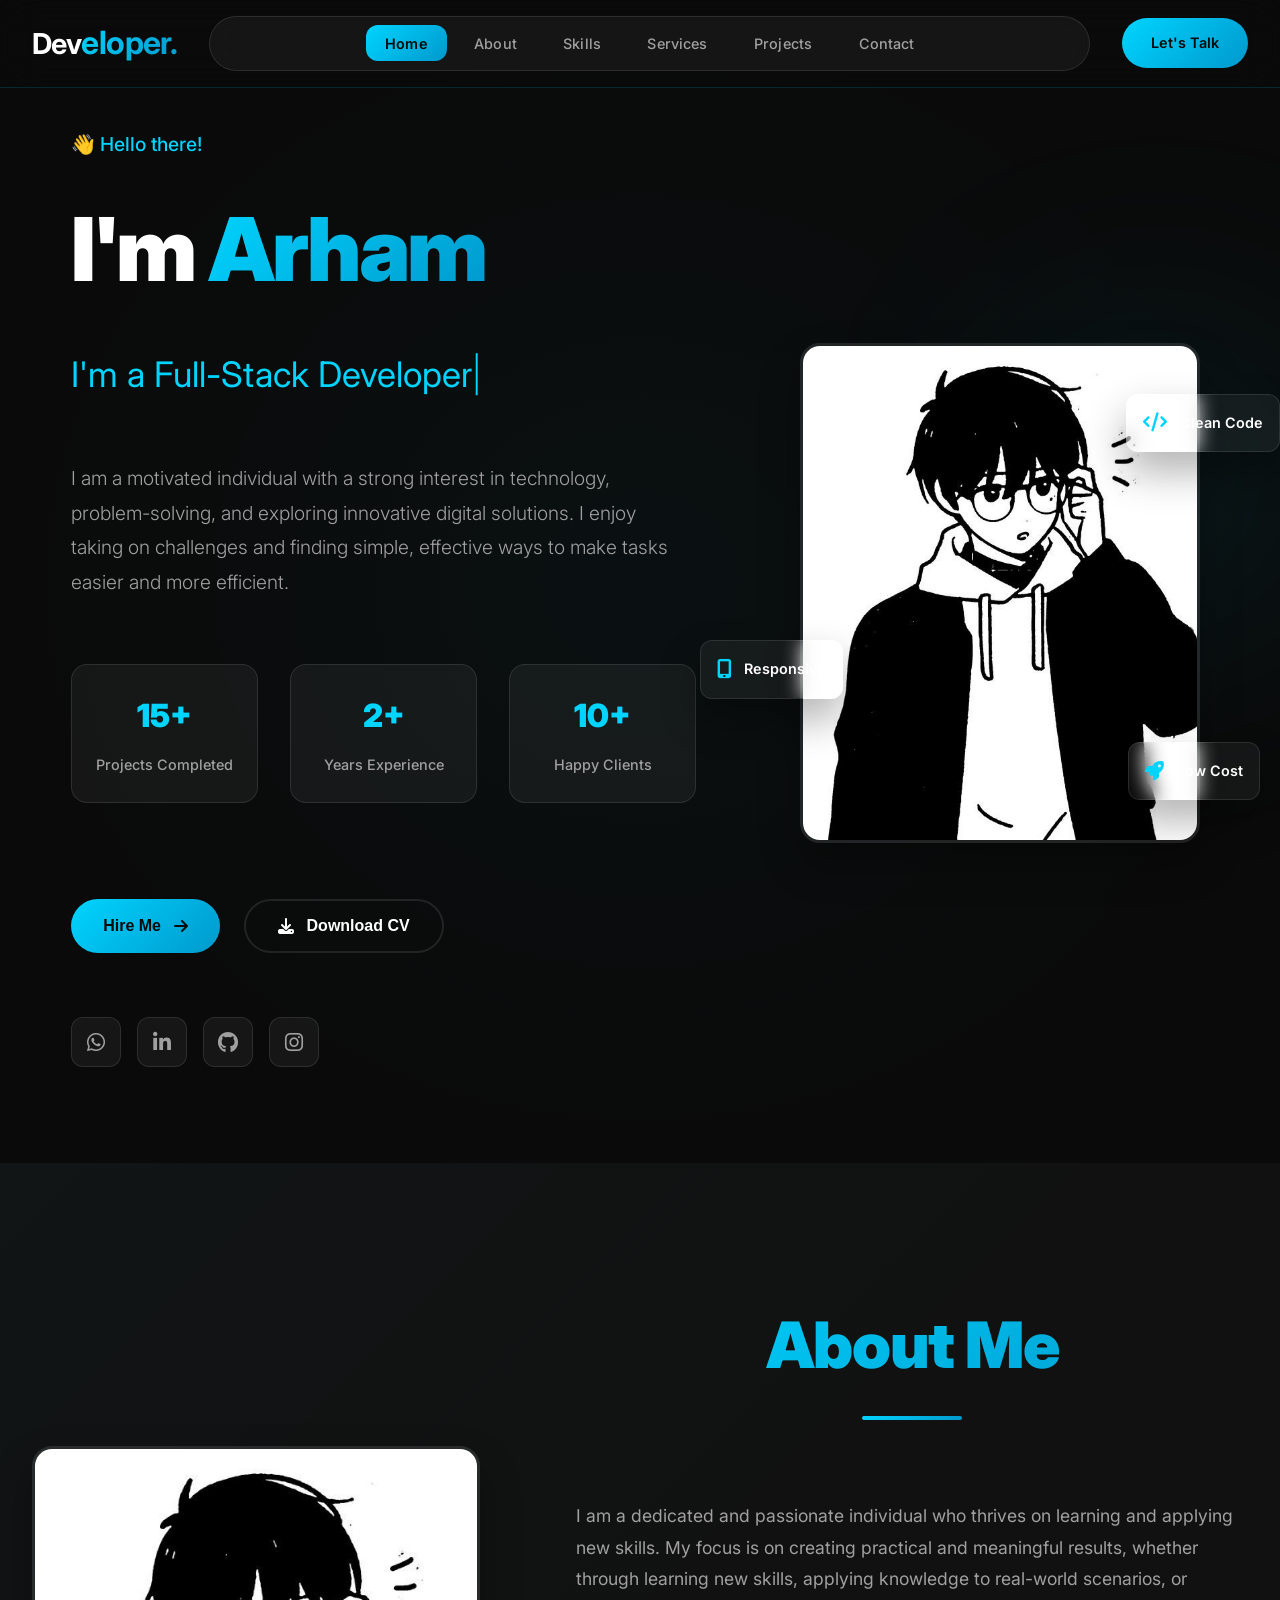
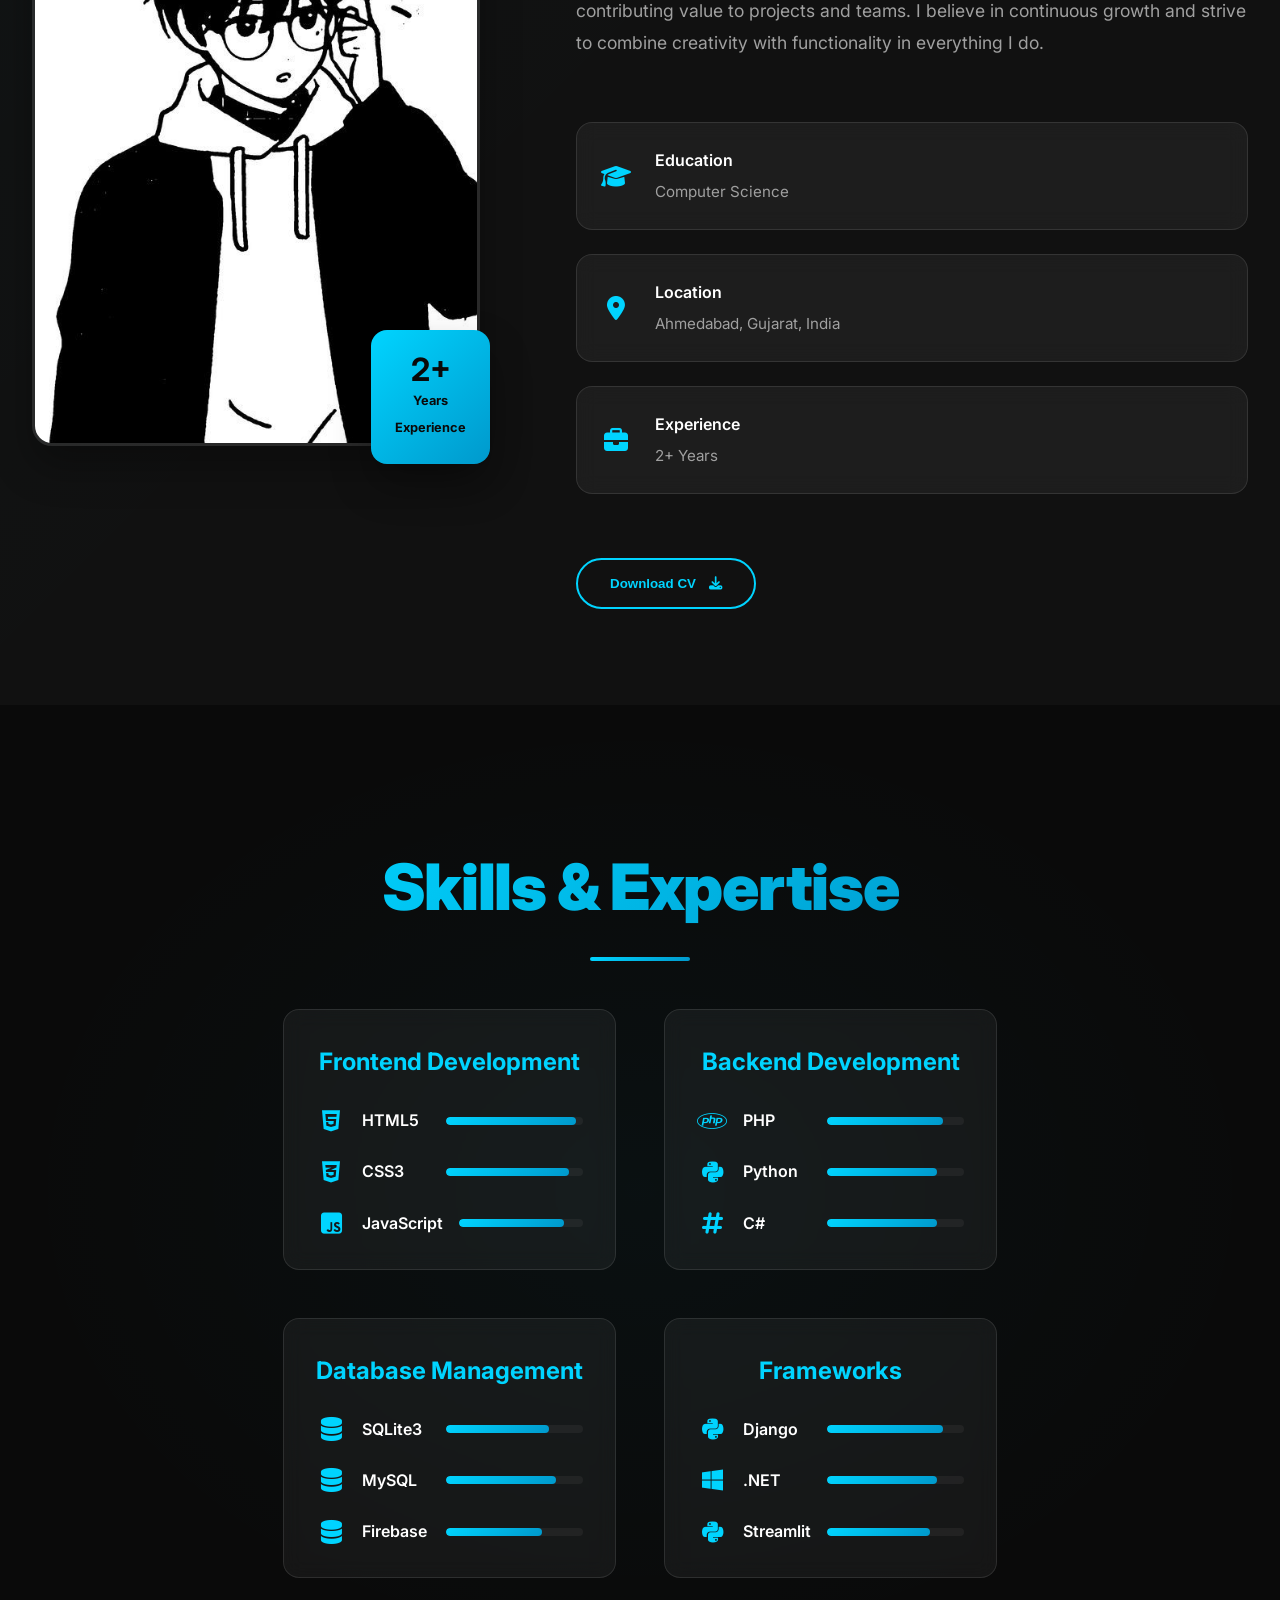
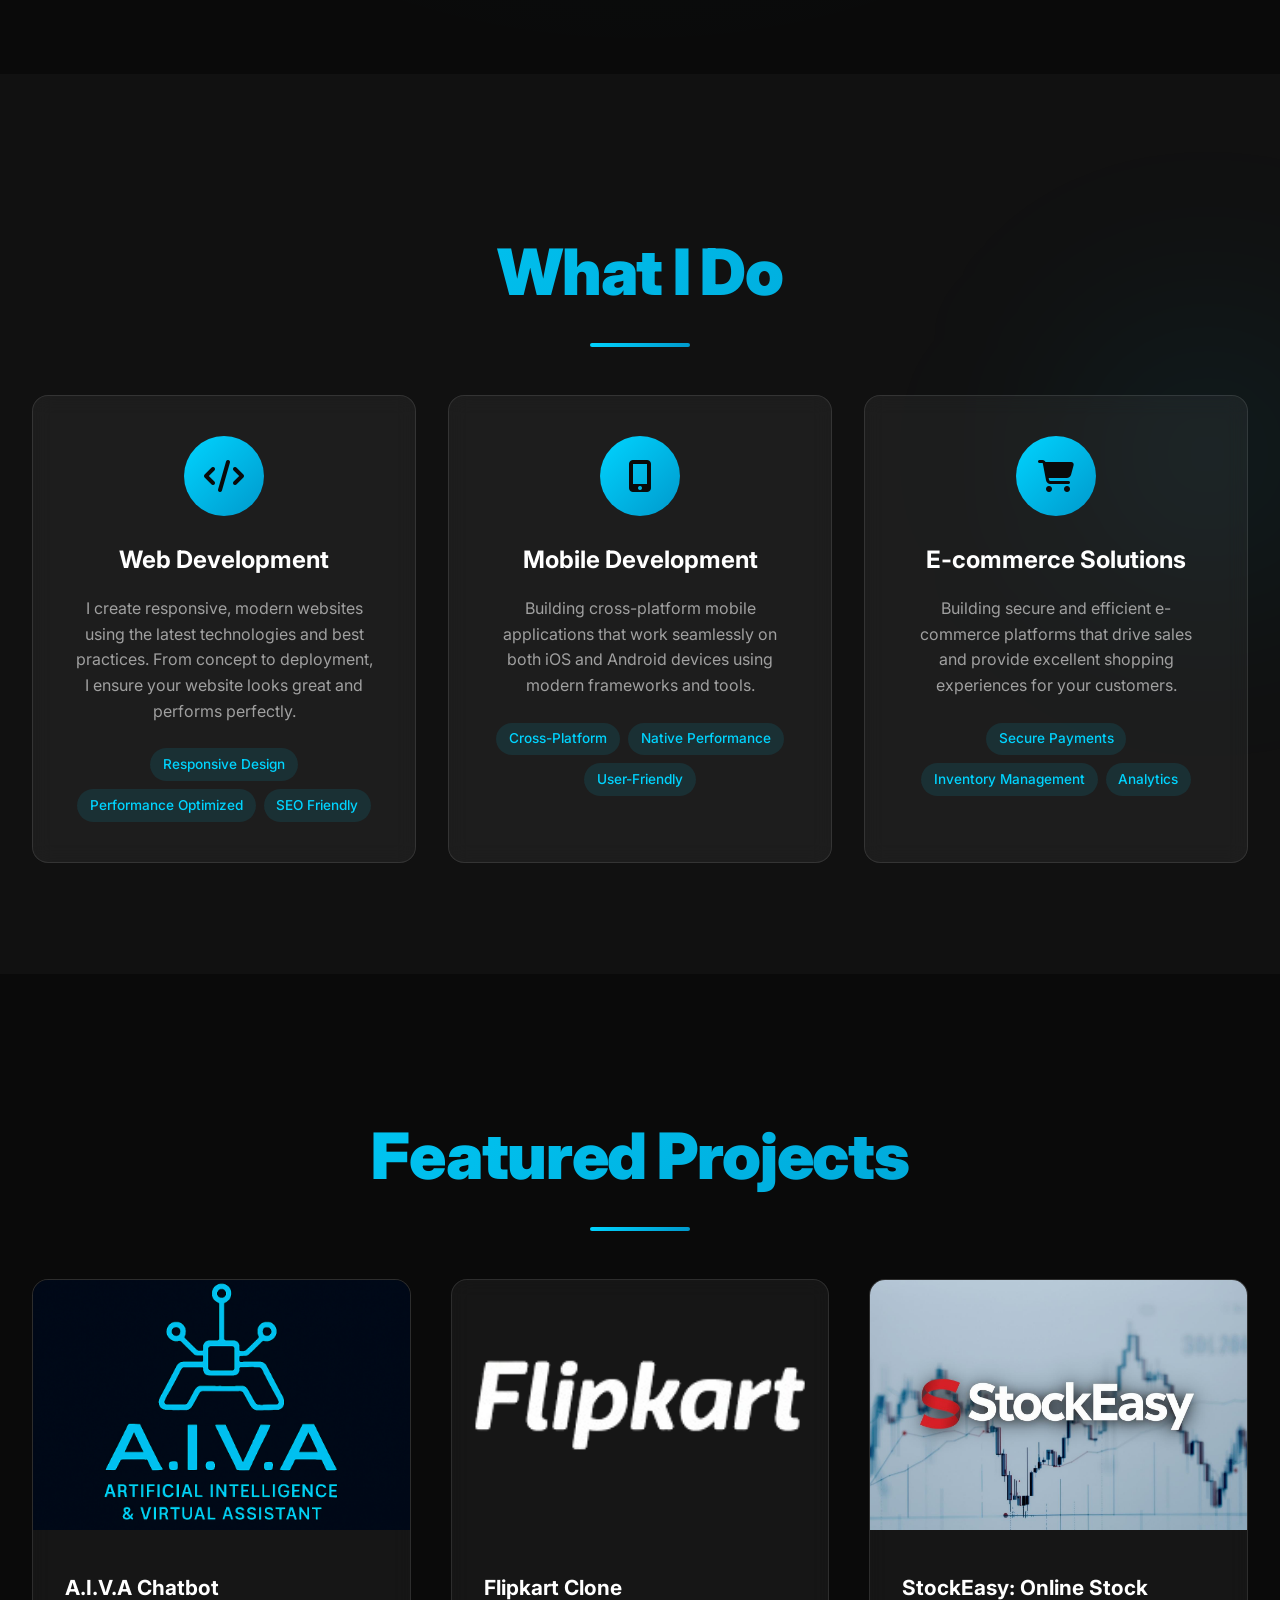
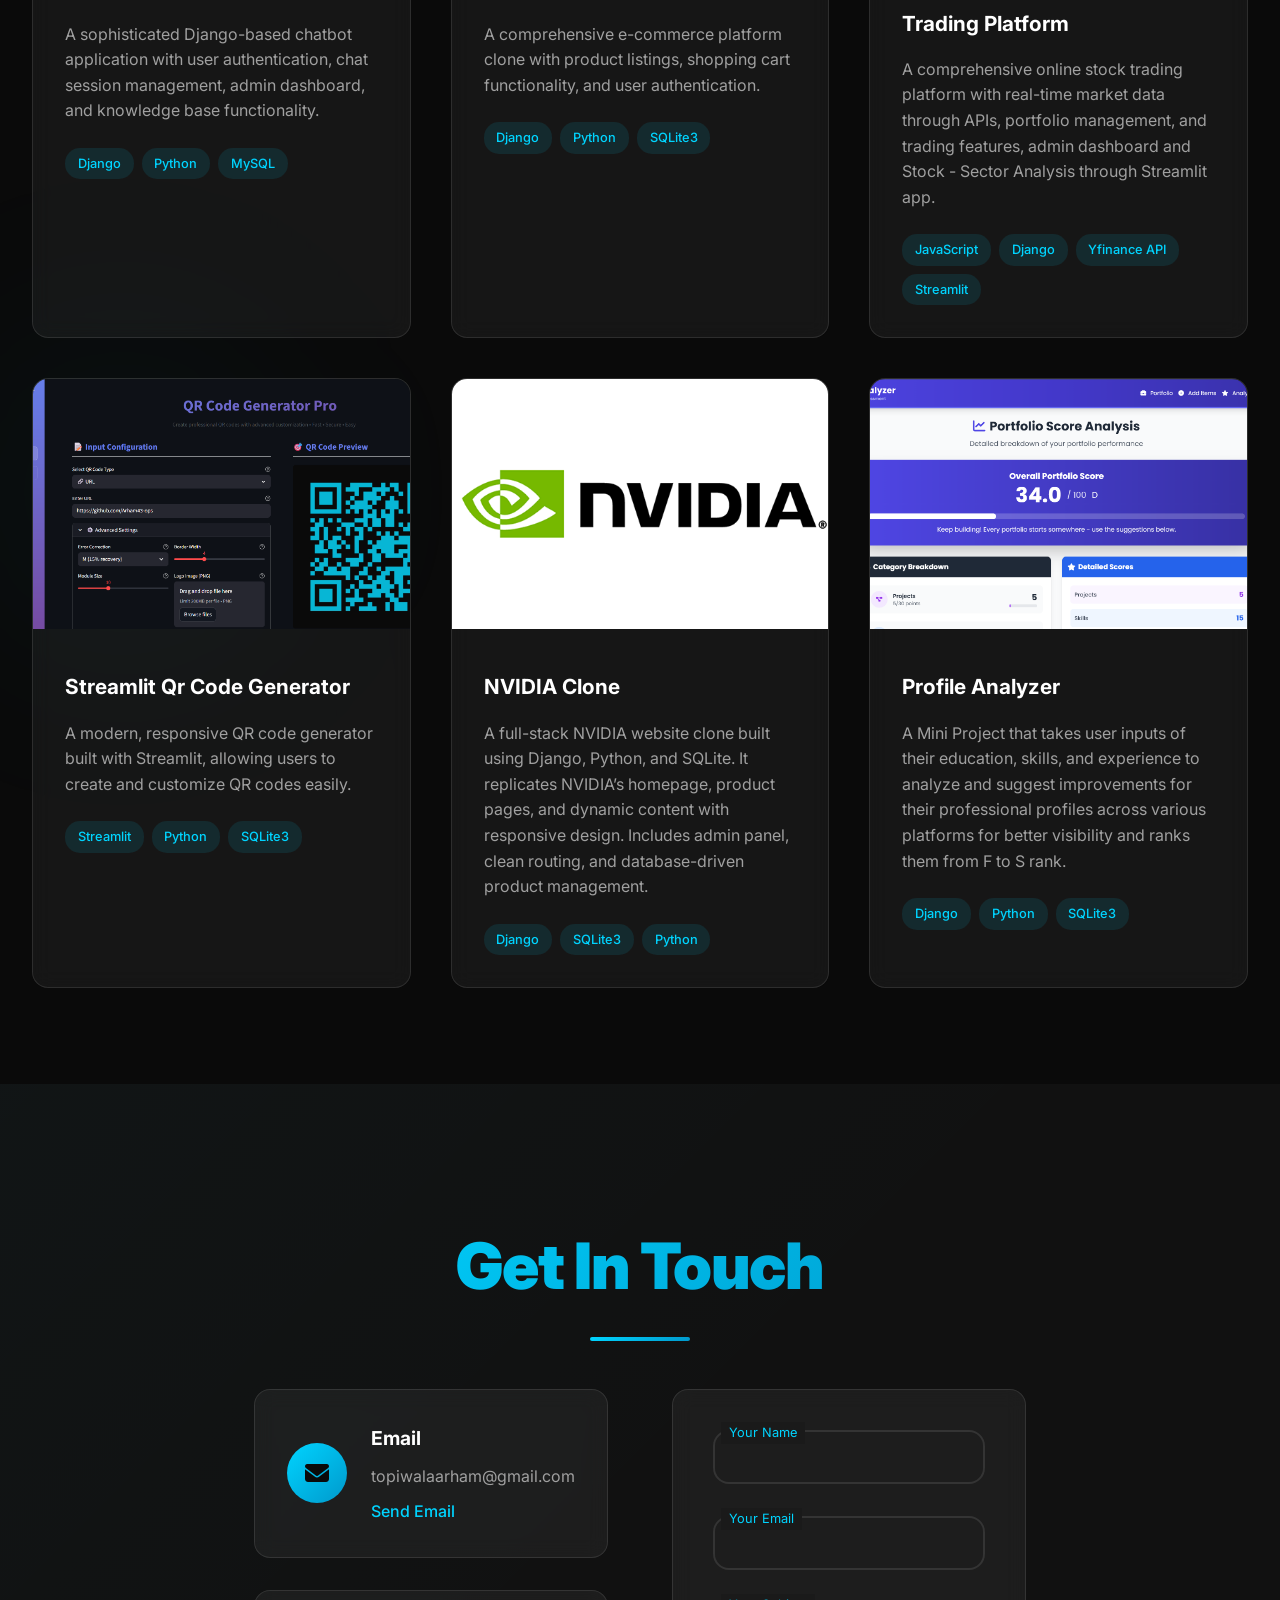
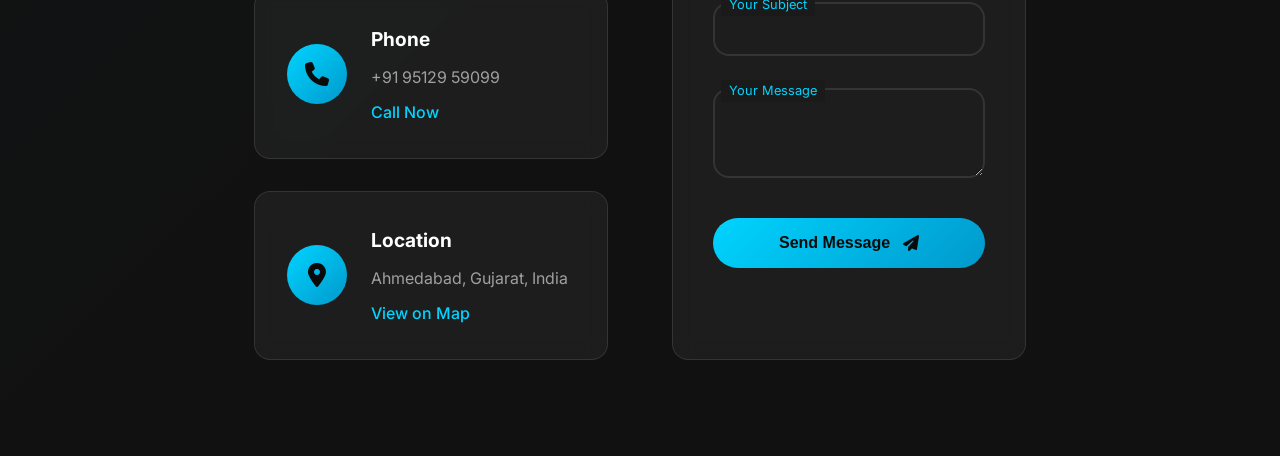
==== index.html @ bafb79b0 "Add files via upload" ====
<!DOCTYPE html>
<html lang="en">

<head>
    <meta charset="UTF-8">
    <meta name="viewport" content="width=device-width, initial-scale=1.0">
    <title>Arham Topiwala</title>
    <link rel="stylesheet"
        href="https://fonts.googleapis.com/css2?family=Inter:wght@300;400;500;600;700;900&display=swap">
    <link rel="stylesheet" href="https://cdnjs.cloudflare.com/ajax/libs/font-awesome/6.4.0/css/all.min.css">
    <link rel="stylesheet" href="style.css">
</head>

<body>
    <header>
        <nav class="navbar">
            <div class="nav-brand">Dev<span class="brand-dot">eloper.</span></div>
            <ul class="nav-menu">
                <li><a href="#home" class="nav-link active">Home</a></li>
                <li><a href="#about" class="nav-link">About</a></li>
                <li><a href="#skills" class="nav-link">Skills</a></li>
                <li><a href="#service" class="nav-link">Services</a></li>
                <li><a href="#project" class="nav-link">Projects</a></li>
                <li><a href="#contact" class="nav-link">Contact</a></li>
            </ul>
            <div class="nav-cta">
                <a href="#contact" class="cta-btn">Let's Talk</a>
            </div>
            <div class="hamburger">
                <span></span>
                <span></span>
                <span></span>
            </div>
        </nav>
    </header>

    <main>
        <section id="home" class="section home">
            <div class="container">
                <div class="home-content">
                    <div class="home-text">
                        <div class="greeting">👋 Hello there!</div>
                        <h1 class="hero-title">I'm <span class="accent">Arham</span></h1>
                        <h2 class="hero-subtitle" id="rotating-profession">Web Developer</h2>
                        <p class="hero-desc">I am a motivated individual with a strong interest in technology,
                            problem-solving, and exploring innovative
                            digital solutions.
                            I enjoy taking on challenges and finding simple, effective ways to make tasks easier and
                            more efficient.
                        </p>

                        <div class="hero-stats">
                            <div class="stat">
                                <span class="stat-number">15+</span>
                                <span class="stat-label">Projects Completed</span>
                            </div>
                            <div class="stat">
                                <span class="stat-number">2+</span>
                                <span class="stat-label">Years Experience</span>
                            </div>
                            <div class="stat">
                                <span class="stat-number">10+</span>
                                <span class="stat-label">Happy Clients</span>
                            </div>
                        </div>

                        <div class="hero-actions">
                            <button class="hire-btn primary">
                                <span>Hire Me</span>
                                <i class="fas fa-arrow-right"></i>
                            </button>
                            <button class="hire-btn secondary">
                                <i class="fas fa-download"></i>
                                <span>Download CV</span>
                            </button>
                        </div>

                        <div class="social-links">
                            <a href="https://wa.me/9512959909" aria-label="WhatsApp" class="social-icon whatsapp" target="_blank">
                                <i class="fab fa-whatsapp"></i>
                            </a>
                            <a href="https://www.linkedin.com/in/arham-topiwala" aria-label="LinkedIn" class="social-icon linkedin" target="_blank">
                                <i class="fab fa-linkedin-in"></i>
                            </a>
                            <a href="https://github.com/Arham43-ops" aria-label="GitHub" class="social-icon github" target="_blank">
                                <i class="fab fa-github"></i>
                            </a>
                            <a href="https://www.instagram.com/ofc.not_arham" aria-label="Instagram" class="social-icon instagram" target="_blank">
                                <i class="fab fa-instagram"></i>
                            </a>
                        </div>
                    </div>

                    <div class="home-image">
                        <div class="image-container">
                            <img src="images/img.jpg" alt="Profile photo of Asep" class="profile-image">
                            <div class="floating-card card-1">
                                <i class="fas fa-code"></i>
                                <span>Clean Code</span>
                            </div>
                            <div class="floating-card card-2">
                                <i class="fas fa-mobile-alt"></i>
                                <span>Responsive</span>
                            </div>
                            <div class="floating-card card-3">
                                <i class="fas fa-rocket"></i>
                                <span>Low Cost</span>
                            </div>
                        </div>
                    </div>
                </div>
            </div>
        </section>

        <section id="about" class="section about">
            <div class="container">
                <div class="about-content">
                    <div class="about-image">
                        <div class="image-wrapper">
                            <img src="images/img.jpg" alt="About Asep" class="about-img">
                            <div class="experience-badge">
                                <span class="badge-number">2+</span>
                                <span class="badge-text">Years<br>Experience</span>
                            </div>
                        </div>
                    </div>

                    <div class="about-text">
                        <h2 class="section-title">About Me</h2>
                        <div class="about-description">
                            <p>
                                I am a dedicated and passionate individual who thrives on learning and applying new
                                skills. My focus is on creating practical and meaningful results, whether through
                                learning new
                                skills, applying knowledge to real-world scenarios, or contributing value to projects
                                and teams. I believe in continuous growth
                                and strive to combine
                                creativity with
                                functionality in everything I do.
                            </p>
                        </div>

                        <div class="about-highlights">
                            <div class="highlight">
                                <i class="fas fa-graduation-cap"></i>
                                <div>
                                    <h4>Education</h4>
                                    <p>Computer Science</p>
                                </div>
                            </div>
                            <div class="highlight">
                                <i class="fas fa-map-marker-alt"></i>
                                <div>
                                    <h4>Location</h4>
                                    <p>Ahmedabad, Gujarat, India</p>
                                </div>
                            </div>
                            <div class="highlight">
                                <i class="fas fa-briefcase"></i>
                                <div>
                                    <h4>Experience</h4>
                                    <p>2+ Years</p>
                                </div>
                            </div>
                        </div>

                        <div class="about-actions">
                            <button class="about-btn">
                                <span>Download CV</span>
                                <i class="fas fa-download"></i>
                            </button>
                        </div>
                    </div>
                </div>
            </div>
        </section>

        <!-- Skills Section -->
        <section id="skills" class="section skills">
            <div class="container">
                <h2 class="section-title">Skills & Expertise</h2>
                <div class="skills-content">
                    <div class="skills-grid">
                        <div class="skill-category">
                            <h3>Frontend Development</h3>
                            <div class="skill-items">
                                <div class="skill-item">
                                    <i class="fab fa-html5"></i>
                                    <span>HTML5</span>
                                    <div class="skill-bar">
                                        <div class="skill-fill" style="width: 95%"></div>
                                    </div>
                                </div>
                                <div class="skill-item">
                                    <i class="fab fa-css3-alt"></i>
                                    <span>CSS3</span>
                                    <div class="skill-bar">
                                        <div class="skill-fill" style="width: 90%"></div>
                                    </div>
                                </div>
                                <div class="skill-item">
                                    <i class="fab fa-js-square"></i>
                                    <span>JavaScript</span>
                                    <div class="skill-bar">
                                        <div class="skill-fill" style="width: 85%"></div>
                                    </div>
                                </div>
                            </div>
                        </div>
                        <div class="skill-category">
                            <h3>Backend Development</h3>
                            <div class="skill-items">
                                <div class="skill-item">
                                    <i class="fab fa-php"></i>
                                    <span>PHP</span>
                                    <div class="skill-bar">
                                        <div class="skill-fill" style="width: 85%"></div>
                                    </div>
                                </div>
                                <div class="skill-item">
                                    <i class="fab fa-python"></i>
                                    <span>Python</span>
                                    <div class="skill-bar">
                                        <div class="skill-fill" style="width: 80%"></div>
                                    </div>
                                </div>
                                <div class="skill-item">
                                    <i class="fas fa-hashtag"></i>
                                    <span>C#</span>
                                    <div class="skill-bar">
                                        <div class="skill-fill" style="width: 80%"></div>
                                    </div>
                                </div>
                            </div>
                        </div>
                        <div class="skill-category">
                            <h3>Database Management</h3>
                            <div class="skill-items">
                                <div class="skill-item">
                                    <i class="fas fa-database"></i>
                                    <span>SQLite3</span>
                                    <div class="skill-bar">
                                        <div class="skill-fill" style="width: 75%"></div>
                                    </div>
                                </div>
                                <div class="skill-item">
                                    <i class="fas fa-database"></i>
                                    <span>MySQL</span>
                                    <div class="skill-bar">
                                        <div class="skill-fill" style="width: 80%"></div>
                                    </div>
                                </div>
                                <div class="skill-item">
                                    <i class="fas fa-database"></i>
                                    <span>Firebase</span>
                                    <div class="skill-bar">
                                        <div class="skill-fill" style="width: 70%"></div>
                                    </div>
                                </div>
                            </div>
                        </div>
                        <div class="skill-category">
                            <h3>Frameworks</h3>
                            <div class="skill-items">
                                <div class="skill-item">
                                    <i class="fab fa-python"></i>
                                    <span>Django</span>
                                    <div class="skill-bar">
                                        <div class="skill-fill" style="width: 85%"></div>
                                    </div>
                                </div>
                                <div class="skill-item">
                                    <i class="fab fa-windows"></i>
                                    <span>.NET</span>
                                    <div class="skill-bar">
                                        <div class="skill-fill" style="width: 80%"></div>
                                    </div>
                                </div>
                                <div class="skill-item">
                                    <i class="fab fa-python"></i>
                                    <span>Streamlit</span>
                                    <div class="skill-bar">
                                        <div class="skill-fill" style="width: 75%"></div>
                                    </div>
                                </div>
                            </div>
                        </div>
                    </div>
                </div>
            </div>
        </section>

        <!-- Services Section -->
        <section id="service" class="section services">
            <div class="container">
                <h2 class="section-title">What I Do</h2>
                <div class="services-content">
                    <div class="services-grid">
                        <div class="service-card">
                            <div class="service-icon">
                                <i class="fas fa-code"></i>
                            </div>
                            <h3>Web Development</h3>
                            <p>I create responsive, modern websites using the latest technologies and best practices.
                                From concept to deployment, I ensure your website looks great and performs perfectly.
                            </p>
                            <div class="service-features">
                                <span>Responsive Design</span>
                                <span>Performance Optimized</span>
                                <span>SEO Friendly</span>
                            </div>
                        </div>
                        <div class="service-card">
                            <div class="service-icon">
                                <i class="fas fa-mobile-alt"></i>
                            </div>
                            <h3>Mobile Development</h3>
                            <p>Building cross-platform mobile applications that work seamlessly on both iOS and Android
                                devices using modern frameworks and tools.</p>
                            <div class="service-features">
                                <span>Cross-Platform</span>
                                <span>Native Performance</span>
                                <span>User-Friendly</span>
                            </div>
                        </div>
                        <div class="service-card">
                            <div class="service-icon">
                                <i class="fas fa-shopping-cart"></i>
                            </div>
                            <h3>E-commerce Solutions</h3>
                            <p>Building secure and efficient e-commerce platforms that drive sales and provide excellent
                                shopping experiences for your customers.</p>
                            <div class="service-features">
                                <span>Secure Payments</span>
                                <span>Inventory Management</span>
                                <span>Analytics</span>
                            </div>
                        </div>
                    </div>
                </div>
            </div>
        </section>

        <!-- Projects Section -->
        <section id="project" class="section projects">
            <div class="container">
                <h2 class="section-title">Featured Projects</h2>
                <div class="projects-content">
                    <div class="projects-grid">
                        <div class="project-card">
                            <div class="project-image">
                                <img src="images/AIVA.png" alt="Project 1">
                                <div class="project-overlay">
                                    <div class="project-links">
                                        <a href="#" class="project-link">
                                            <i class="fas fa-external-link-alt"></i>
                                        </a>
                                        <a href="http://github.com/Arham43-ops/aiva_chatbot" class="project-link">
                                            <i class="fab fa-github"></i>
                                        </a>
                                    </div>
                                </div>
                            </div>
                            <div class="project-info">
                                <h3>A.I.V.A Chatbot</h3>
                                <p>A sophisticated Django-based chatbot application with user authentication, chat
                                    session management, admin dashboard, and knowledge base functionality.</p>
                                <div class="project-tech">
                                    <span>Django</span>
                                    <span>Python</span>
                                    <span>MySQL</span>
                                </div>
                            </div>
                        </div>
                        <div class="project-card">
                            <div class="project-image">
                                <img src="images/flipkart.png" alt="Project 2">
                                <div class="project-overlay">
                                    <div class="project-links">
                                        <a href="#" class="project-link">
                                            <i class="fas fa-external-link-alt"></i>
                                        </a>
                                        <a href="https://github.com/Arham43-ops/Flipkart_Clone" class="project-link">
                                            <i class="fab fa-github"></i>
                                        </a>
                                    </div>
                                </div>
                            </div>
                            <div class="project-info">
                                <h3>Flipkart Clone</h3>
                                <p>A comprehensive e-commerce platform clone with product listings, shopping cart
                                    functionality, and user authentication.</p>
                                <div class="project-tech">
                                    <span>Django</span>
                                    <span>Python</span>
                                    <span>SQLite3</span>
                                </div>
                            </div>
                        </div>
                        <div class="project-card">
                            <div class="project-image">
                                <img src="images/StockEasy.jpg" alt="Project 3">
                                <div class="project-overlay">
                                    <div class="project-links">
                                        <a href="#" class="project-link">
                                            <i class="fas fa-external-link-alt"></i>
                                        </a>
                                        <a href="#" class="project-link">
                                            <i class="fab fa-github"></i>
                                        </a>
                                    </div>
                                </div>
                            </div>
                            <div class="project-info">
                                <h3>StockEasy: Online Stock Trading Platform</h3>
                                <p>A comprehensive online stock trading platform with real-time market data through
                                    APIs, portfolio management, and trading features, admin dashboard and Stock - Sector
                                    Analysis through Streamlit app.</p>
                                <div class="project-tech">
                                    <span>JavaScript</span>
                                    <span>Django</span>
                                    <span>Yfinance API</span>
                                    <span>Streamlit</span>
                                </div>
                            </div>
                        </div>
                        <div class="project-card">
                            <div class="project-image">
                                <img src="images/QR-Generator.png" alt="Project 4">
                                <div class="project-overlay">
                                    <div class="project-links">
                                        <a href="#" class="project-link">
                                            <i class="fas fa-external-link-alt"></i>
                                        </a>
                                        <a href="https://github.com/Arham43-ops/Qr_Code-Generator" class="project-link">
                                            <i class="fab fa-github"></i>
                                        </a>
                                    </div>
                                </div>
                            </div>
                            <div class="project-info">
                                <h3>Streamlit Qr Code Generator</h3>
                                <p>A modern, responsive QR code generator built with Streamlit, allowing users to create
                                    and customize QR codes easily.</p>
                                <div class="project-tech">
                                    <span>Streamlit</span>
                                    <span>Python</span>
                                    <span>SQLite3</span>
                                </div>
                            </div>
                        </div>
                        <div class="project-card">
                            <div class="project-image">
                                <img src="images/NVIDIA.png" alt="Project 5">
                                <div class="project-overlay">
                                    <div class="project-links">
                                        <a href="#" class="project-link">
                                            <i class="fas fa-external-link-alt"></i>
                                        </a>
                                        <a href="https://github.com/Arham43-ops/NVIDIA_Clone" class="project-link">
                                            <i class="fab fa-github"></i>
                                        </a>
                                    </div>
                                </div>
                            </div>
                            <div class="project-info">
                                <h3>NVIDIA Clone</h3>
                                <p>A full-stack NVIDIA website clone built using Django, Python, and SQLite.
                                    It replicates NVIDIA’s homepage, product pages, and dynamic content with responsive
                                    design.
                                    Includes admin panel, clean routing, and database-driven product management.</p>
                                <div class="project-tech">
                                    <span>Django</span>
                                    <span>SQLite3</span>
                                    <span>Python</span>
                                </div>
                            </div>
                        </div>
                        <div class="project-card">
                            <div class="project-image">
                                <img src="images/Portfolio Analyzer.png" alt="Project 6">
                                <div class="project-overlay">
                                    <div class="project-links">
                                        <a href="#" class="project-link">
                                            <i class="fas fa-external-link-alt"></i>
                                        </a>
                                        <a href="#" class="project-link">
                                            <i class="fab fa-github"></i>
                                        </a>
                                    </div>
                                </div>
                            </div>
                            <div class="project-info">
                                <h3>Profile Analyzer</h3>
                                <p>A Mini Project that takes user inputs of their education, skills, and experience to
                                    analyze and suggest improvements for their professional profiles across various
                                    platforms for better visibility and ranks them from F to S rank.</p>
                                <div class="project-tech">
                                    <span>Django</span>
                                    <span>Python</span>
                                    <span>SQLite3</span>
                                </div>
                            </div>
                        </div>
                    </div>
                </div>
            </div>
        </section>

        <!-- Contact Section -->
        <section id="contact" class="section contact">
            <div class="container">
                <h2 class="section-title">Get In Touch</h2>
                <div class="contact-content">
                    <div class="contact-info">
                        <div class="contact-item">
                            <div class="contact-icon">
                                <i class="fas fa-envelope"></i>
                            </div>
                            <div class="contact-details">
                                <h3>Email</h3>
                                <p>topiwalaarham@gmail.com</p>
                                <a href="mailto:topiwalaarham@gmail.com">Send Email</a>
                            </div>
                        </div>
                        <div class="contact-item">
                            <div class="contact-icon">
                                <i class="fas fa-phone"></i>
                            </div>
                            <div class="contact-details">
                                <h3>Phone</h3>
                                <p>+91 95129 59099</p>
                                <a href="tel:+91 9512959099">Call Now</a>
                            </div>
                        </div>
                        <div class="contact-item">
                            <div class="contact-icon">
                                <i class="fas fa-map-marker-alt"></i>
                            </div>
                            <div class="contact-details">
                                <h3>Location</h3>
                                <p>Ahmedabad, Gujarat, India</p>
                                <a href="#" target="_blank">View on Map</a>
                            </div>
                        </div>
                    </div>
                    <div class="contact-form">
                        <form id="contactForm">
                            <div class="form-group">
                                <input type="text" id="name" name="name" required>
                                <label for="name">Your Name</label>
                            </div>
                            <div class="form-group">
                                <input type="email" id="email" name="email" required>
                                <label for="email">Your Email</label>
                            </div>
                            <div class="form-group">
                                <input type="text" id="subject" name="subject" required>
                                <label for="subject">Your Subject</label>
                            </div>
                            <div class="form-group">
                                <textarea id="message" name="message" rows="3" required></textarea>
                                <label for="message">Your Message</label>
                            </div>
                            <button type="submit" class="submit-btn">
                                <span>Send Message</span>
                                <i class="fas fa-paper-plane"></i>
                            </button>
                        </form>
                    </div>
                </div>
            </div>
        </section>
    </main>

    <script src="script.js"></script>
</body>

</html>
---- style.css ----
/* CSS Variables */
:root {
    --bg-primary: #0a0a0a;
    --bg-secondary: #111111;
    --bg-tertiary: #1a1a1a;
    --text-primary: #ffffff;
    --text-secondary: #a0a0a0;
    --text-muted: #666666;
    --accent-primary: #00d4ff;
    --accent-secondary: #0099cc;
    --accent-gradient: linear-gradient(135deg, #00d4ff 0%, #0099cc 100%);
    --accent-gradient-hover: linear-gradient(135deg, #00bfea 0%, #0088bb 100%);
    --border-accent: rgba(0, 212, 255, 0.15);
    --shadow-glow: 0 0 60px rgba(0, 212, 255, 0.15);
    --shadow-card: 0 20px 40px rgba(0, 0, 0, 0.3);
    --shadow-hover: 0 30px 60px rgba(0, 0, 0, 0.4);
    --border-radius: 16px;
    --border-radius-pill: 50px;
    --transition-smooth: all 0.4s cubic-bezier(0.25, 0.46, 0.45, 0.94);
    --transition-fast: all 0.2s ease;
    --transition-spring: all 0.6s cubic-bezier(0.68, -0.55, 0.265, 1.55);
    --glass-bg: rgba(255, 255, 255, 0.05);
    --glass-border: rgba(255, 255, 255, 0.1);
}

* {
    margin: 0;
    padding: 0;
    box-sizing: border-box;
}

body {
    font-family: 'Inter', sans-serif;
    background: var(--bg-primary);
    color: var(--text-primary);
    line-height: 1.7;
    overflow-x: hidden;
    -webkit-font-smoothing: antialiased;
    -moz-osx-font-smoothing: grayscale;
}

.container {
    max-width: 1400px;
    margin: 0 auto;
    padding: 0 2rem;
}

/* Scrollbar Styling */
::-webkit-scrollbar {
    width: 8px;
}

::-webkit-scrollbar-track {
    background: var(--bg-secondary);
}

::-webkit-scrollbar-thumb {
    background: var(--accent-gradient);
    border-radius: 4px;
}

::-webkit-scrollbar-thumb:hover {
    background: var(--accent-gradient-hover);
}

/* Enhanced Header */
header {
    position: fixed;
    top: 0;
    width: 100%;
    z-index: 1000;
    padding: 1rem 0;
    background: rgba(10, 10, 10, 0.8);
    backdrop-filter: blur(20px);
    border-bottom: 1px solid var(--border-accent);
    transition: var(--transition-smooth);
}

header.scrolled {
    padding: 0.5rem 0;
    background: rgba(10, 10, 10, 0.95);
    box-shadow: var(--shadow-card);
}

.navbar {
    display: grid;
    grid-template-columns: auto 1fr auto;
    align-items: center;
    gap: 2rem;
    max-width: 1400px;
    margin: 0 auto;
    padding: 0 2rem;
}

.nav-brand {
    font-size: 1.8rem;
    font-weight: 700;
    color: var(--text-primary);
    letter-spacing: -0.02em;
    position: relative;
    cursor: pointer;
}

.brand-dot {
    background: var(--accent-gradient);
    -webkit-background-clip: text;
    -webkit-text-fill-color: transparent;
    background-clip: text;
    font-size: 2rem;
}

.nav-menu {
    display: flex;
    list-style: none;
    justify-content: center;
    align-items: center;
    gap: 0.5rem;
    background: var(--glass-bg);
    padding: 0.8rem 1.5rem;
    border-radius: var(--border-radius-pill);
    border: 1px solid var(--glass-border);
    backdrop-filter: blur(10px);
}

.nav-link {
    color: var(--text-secondary);
    text-decoration: none;
    font-weight: 500;
    font-size: 0.9rem;
    position: relative;
    padding: 0.6rem 1.2rem;
    border-radius: 12px;
    transition: var(--transition-fast);
    letter-spacing: 0.01em;
}

.nav-link:hover,
.nav-link.active {
    color: var(--text-primary);
    background: rgba(0, 212, 255, 0.1);
    transform: translateY(-1px);
}

.nav-link.active {
    background: var(--accent-gradient);
    color: var(--bg-primary);
    font-weight: 600;
}

.nav-cta {
    display: flex;
    align-items: center;
}

.cta-btn {
    background: var(--accent-gradient);
    color: var(--bg-primary);
    text-decoration: none;
    padding: 0.8rem 1.8rem;
    border-radius: var(--border-radius-pill);
    font-weight: 600;
    font-size: 0.9rem;
    transition: var(--transition-smooth);
    position: relative;
    overflow: hidden;
}

.cta-btn::before {
    content: '';
    position: absolute;
    top: 0;
    left: -100%;
    width: 100%;
    height: 100%;
    background: linear-gradient(90deg, transparent, rgba(255, 255, 255, 0.2), transparent);
    transition: left 0.5s;
}

.cta-btn:hover::before {
    left: 100%;
}

.cta-btn:hover {
    transform: translateY(-2px);
    box-shadow: 0 10px 30px rgba(0, 212, 255, 0.3);
}

.hamburger {
    display: none;
    flex-direction: column;
    cursor: pointer;
    gap: 0.3rem;
    padding: 0.5rem;
    background: var(--glass-bg);
    border-radius: 8px;
    border: 1px solid var(--glass-border);
    backdrop-filter: blur(10px);
    width: 40px;
    margin-left: auto;
}

.hamburger span {
    width: 25px;
    height: 2px;
    background: var(--text-primary);
    border-radius: 2px;
    transition: var(--transition-smooth);
}

.hamburger.active span:nth-child(1) {
    transform: rotate(45deg) translate(5px, 5px);
}

.hamburger.active span:nth-child(2) {
    opacity: 0;
}

.hamburger.active span:nth-child(3) {
    transform: rotate(-45deg) translate(7px, -6px);
}

/* Sections */
.section {
    min-height: 100vh;
    display: flex;
    align-items: center;
    padding: 8rem 0 6rem;
    position: relative;
}

.section-title {
    font-size: clamp(2.5rem, 5vw, 4rem);
    font-weight: 900;
    text-align: center;
    margin-bottom: 3rem;
    background: var(--accent-gradient);
    -webkit-background-clip: text;
    -webkit-text-fill-color: transparent;
    background-clip: text;
    letter-spacing: -0.02em;
    position: relative;
}

.section-title::after {
    content: '';
    display: block;
    width: 100px;
    height: 4px;
    background: var(--accent-gradient);
    margin: 1rem auto 0;
    border-radius: 2px;
}

/* Enhanced Home Section */
.home {
    background: radial-gradient(ellipse at center, rgba(0, 212, 255, 0.03) 0%, transparent 70%);
    position: relative;
    overflow: hidden;
}

.home::before {
    content: '';
    position: absolute;
    top: 20%;
    right: -10%;
    width: 500px;
    height: 500px;
    background: radial-gradient(circle, rgba(0, 212, 255, 0.1) 0%, transparent 70%);
    border-radius: 50%;
    filter: blur(100px);
    animation: float 6s ease-in-out infinite;
}

.home-content {
    display: grid;
    grid-template-columns: 1.2fr 0.8fr;
    gap: 6rem;
    align-items: center;
    max-width: 1300px;
    margin: 0 auto;
    position: relative;
    z-index: 1;
}

.home-text {
    display: flex;
    flex-direction: column;
    gap: 2rem;
}

.greeting {
    font-size: 1.2rem;
    color: var(--accent-primary);
    font-weight: 500;
    margin-bottom: 0.5rem;
    opacity: 0;
    animation: fadeInUp 0.8s ease forwards 0.2s;
}

.hero-title {
    font-size: clamp(3rem, 7vw, 5.5rem);
    font-weight: 900;
    line-height: 1.1;
    letter-spacing: -0.03em;
    margin-bottom: 1rem;
    opacity: 0;
    animation: fadeInUp 0.8s ease forwards 0.4s;
}

.accent {
    background: var(--accent-gradient);
    -webkit-background-clip: text;
    -webkit-text-fill-color: transparent;
    background-clip: text;
    position: relative;
}

.hero-subtitle {
    font-size: clamp(1.5rem, 3vw, 2.2rem);
    font-weight: 400;
    color: var(--accent-primary);
    margin-bottom: 1.5rem;
    min-height: 3rem;
    opacity: 0;
    animation: fadeInUp 0.8s ease forwards 0.6s;
}

.cursor {
    animation: blink 1s infinite;
    color: var(--accent-primary);
    font-weight: 300;
}

.hero-desc {
    font-size: 1.2rem;
    font-weight: 300;
    color: var(--text-secondary);
    max-width: 600px;
    line-height: 1.8;
    opacity: 0;
    animation: fadeInUp 0.8s ease forwards 0.8s;
}

.hero-stats {
    display: grid;
    grid-template-columns: repeat(3, 1fr);
    gap: 2rem;
    margin: 2rem 0;
    opacity: 0;
    animation: fadeInUp 0.8s ease forwards 1s;
}

.stat {
    text-align: center;
    padding: 1.5rem;
    background: var(--glass-bg);
    border: 1px solid var(--glass-border);
    border-radius: var(--border-radius);
    backdrop-filter: blur(10px);
    transition: 0s;
}

.stat:hover {
    transform: translateY(-5px);
    box-shadow: var(--shadow-card);
    border-color: var(--accent-primary);
}

.stat-number {
    display: block;
    font-size: 2rem;
    font-weight: 900;
    color: var(--accent-primary);
    margin-bottom: 0.5rem;
}

.stat-label {
    font-size: 0.9rem;
    color: var(--text-secondary);
    font-weight: 500;
}

.hero-actions {
    display: flex;
    gap: 1.5rem;
    margin: 2rem 0;
    opacity: 0;
    animation: fadeInUp 0.8s ease forwards 1.2s;
}

.hire-btn {
    display: flex;
    align-items: center;
    gap: 0.8rem;
    padding: 1rem 2rem;
    border-radius: var(--border-radius-pill);
    font-weight: 600;
    font-size: 1rem;
    cursor: pointer;
    transition: var(--transition-smooth);
    border: none;
    position: relative;
    overflow: hidden;
}

.hire-btn.primary {
    background: var(--accent-gradient);
    color: var(--bg-primary);
}

.hire-btn.secondary {
    background: transparent;
    color: var(--text-primary);
    border: 2px solid var(--glass-border);
}

.hire-btn:hover {
    transform: translateY(-3px);
    box-shadow: 0 15px 35px rgba(0, 212, 255, 0.3);
}

.hire-btn.secondary:hover {
    border-color: var(--accent-primary);
    color: var(--accent-primary);
}

.social-links {
    display: flex;
    gap: 1rem;
    opacity: 0;
    animation: fadeInUp 0.8s ease forwards 1.4s;
}

.social-icon {
    width: 50px;
    height: 50px;
    border-radius: 12px;
    display: flex;
    align-items: center;
    justify-content: center;
    color: var(--text-secondary);
    text-decoration: none;
    transition: 0s;
    font-size: 1.3rem;
    background: var(--glass-bg);
    border: 1px solid var(--glass-border);
    backdrop-filter: blur(10px);
}

.social-icon:hover {
    transform: translateY(-3px);
    color: var(--text-primary);
    box-shadow: var(--shadow-card);
}

.social-icon.whatsapp:hover {
    background: #25d366;
    color: white;
}

.social-icon.linkedin:hover {
    background: #0077b5;
    color: white;
}

.social-icon.github:hover {
    background: #333;
    color: white;
}

.social-icon.instagram:hover {
    background: linear-gradient(45deg, #f09433 0%, #e6683c 25%, #dc2743 50%, #cc2366 75%, #bc1888 100%);
    color: white;
}

/* Enhanced Home Image */
.home-image {
    position: relative;
    display: flex;
    justify-content: center;
    align-items: center;
}

.image-container {
    position: relative;
    opacity: 0;
    animation: fadeInScale 1s ease forwards 0.5s;
}

.profile-image {
    width: 400px;
    height: 500px;
    object-fit: cover;
    border-radius: 20px;
    box-shadow: var(--shadow-card);
    transition: var(--transition-smooth);
    border: 3px solid var(--glass-border);
}

.profile-image:hover {
    transform: scale(1.02);
    box-shadow: var(--shadow-hover);
}

.floating-card {
    position: absolute;
    background: var(--glass-bg);
    border: 1px solid var(--glass-border);
    backdrop-filter: blur(10px);
    padding: 1rem;
    border-radius: 12px;
    display: flex;
    align-items: center;
    gap: 0.8rem;
    color: var(--text-primary);
    font-weight: 600;
    font-size: 0.9rem;
    animation: floatCard 4s ease-in-out infinite;
    box-shadow: var(--shadow-card);
}

.floating-card i {
    color: var(--accent-primary);
    font-size: 1.2rem;
}

.card-1 {
    top: 10%;
    right: -20%;
    animation-delay: 0s;
}

.card-2 {
    bottom: 30%;
    left: -25%;
    animation-delay: 1.5s;
}

.card-3 {
    bottom: 10%;
    right: -15%;
    animation-delay: 3s;
}

/* Enhanced About Section */
.about {
    background: var(--bg-secondary);
    position: relative;
}

.about::before {
    content: '';
    position: absolute;
    top: 0;
    left: 0;
    width: 100%;
    height: 100%;
    background: linear-gradient(135deg, rgba(0, 212, 255, 0.02) 0%, transparent 50%);
    pointer-events: none;
}

.about-content {
    display: grid;
    grid-template-columns: 0.8fr 1.2fr;
    gap: 6rem;
    align-items: center;
    max-width: 1300px;
    margin: 0 auto;
    position: relative;
    z-index: 1;
}

.about-image {
    position: relative;
}

.image-wrapper {
    position: relative;
    display: inline-block;
}

.about-img {
    width: 100%;
    max-width: 500px;
    height: 600px;
    object-fit: cover;
    border-radius: 20px;
    box-shadow: var(--shadow-card);
    border: 3px solid var(--glass-border);
    transition: var(--transition-smooth);
}

.about-img:hover {
    transform: scale(1.02);
    box-shadow: var(--shadow-hover);
}

.experience-badge {
    position: absolute;
    bottom: -10px;
    right: -10px;
    background: var(--accent-gradient);
    color: var(--bg-primary);
    padding: 1.5rem;
    border-radius: 16px;
    text-align: center;
    box-shadow: var(--shadow-card);
    font-weight: 700;
}

.badge-number {
    display: block;
    font-size: 2rem;
    line-height: 1;
}

.badge-text {
    font-size: 0.8rem;
    line-height: 1.2;
}

.about-text {
    display: flex;
    flex-direction: column;
    gap: 2rem;
}

.about-description {
    display: flex;
    flex-direction: column;
    gap: 1.5rem;
}

.about-description p {
    font-size: 1.1rem;
    color: var(--text-secondary);
    line-height: 1.8;
}

.about-highlights {
    display: flex;
    flex-direction: column;
    gap: 1.5rem;
    margin: 2rem 0;
}

.highlight {
    display: flex;
    align-items: center;
    gap: 1.5rem;
    padding: 1.5rem;
    background: var(--glass-bg);
    border: 1px solid var(--glass-border);
    border-radius: var(--border-radius);
    backdrop-filter: blur(10px);
    transition: 0s;
}

.highlight:hover {
    transform: translateX(10px);
    border-color: var(--accent-primary);
}

.highlight i {
    color: var(--accent-primary);
    font-size: 1.5rem;
    width: 30px;
    text-align: center;
}

.highlight h4 {
    margin-bottom: 0.3rem;
    color: var(--text-primary);
    font-weight: 600;
}

.highlight p {
    color: var(--text-secondary);
    font-size: 0.95rem;
}

.about-actions {
    display: flex;
    gap: 1rem;
}

.about-btn {
    display: flex;
    align-items: center;
    gap: 0.8rem;
    padding: 1rem 2rem;
    background: transparent;
    color: var(--accent-primary);
    border: 2px solid var(--accent-primary);
    border-radius: var(--border-radius-pill);
    font-weight: 600;
    cursor: pointer;
    transition: 0s;
}

.about-btn:hover {
    background: var(--accent-primary);
    color: var(--bg-primary);
    transform: translateY(-2px);
    box-shadow: 0 10px 30px rgba(0, 212, 255, 0.3);
}

/* Animations */
@keyframes fadeInUp {
    from {
        opacity: 0;
        transform: translateY(30px);
    }
    to {
        opacity: 1;
        transform: translateY(0);
    }
}

@keyframes fadeInScale {
    from {
        opacity: 0;
        transform: scale(0.8);
    }
    to {
        opacity: 1;
        transform: scale(1);
    }
}

@keyframes float {
    0%, 100% {
        transform: translateY(0px);
    }
    50% {
        transform: translateY(-20px);
    }
}

@keyframes floatCard {
    0%, 100% {
        transform: translateY(0px);
    }
    50% {
        transform: translateY(-10px);
    }
}

@keyframes blink {
    0%, 50% {
        opacity: 1;
    }
    51%, 100% {
        opacity: 0;
    }
}

/* Responsive Design */
@media (max-width: 1200px) {
    .container {
        padding: 0 1.5rem;
    }
    
    .navbar {
        padding: 0 1.5rem;
    }
    
    .home-content,
    .about-content {
        gap: 4rem;
    }
}

@media (max-width: 768px) {
    .container {
        padding: 0 1rem;
    }
    
    .navbar {
        padding: 0 1rem;
        grid-template-columns: auto auto;
        gap: 1rem;
    }
    
    .nav-menu {
        position: fixed;
        top: 0;
        left: 0;
        width: 100%;
        height: 100vh;
        background: rgba(10, 10, 10, 0.98);
        backdrop-filter: blur(20px);
        flex-direction: column;
        justify-content: center;
        gap: 2rem;
        padding: 2rem;
        border-radius: 0;
        border: none;
        transform: translateX(-100%);
        transition: var(--transition-smooth);
        z-index: 999;
    }
    
    .nav-menu.active {
        transform: translateX(0);
    }
    
    .nav-link {
        font-size: 1.5rem;
        padding: 1rem 2rem;
        text-align: center;
        width: 100%;
    }
    
    .nav-cta {
        display: none;
    }
    
    .hamburger {
        display: flex;
        z-index: 1000;
    }
    
    .section {
        padding: 6rem 0 4rem;
        min-height: auto;
    }
    
    .home {
        min-height: 100vh;
        padding: 8rem 0 4rem;
    }
    
    .home-content,
    .about-content {
        grid-template-columns: 1fr;
        gap: 3rem;
        text-align: center;
    }
    
    .home-image,
    .about-image {
        order: -1;
    }
    
    .hero-stats {
        grid-template-columns: 1fr;
        gap: 1rem;
    }
    
    .hero-actions {
        flex-direction: column;
        align-items: center;
        gap: 1rem;
    }
    
    .hire-btn {
        width: 100%;
        max-width: 250px;
        justify-content: center;
    }
    
    .profile-image,
    .about-img {
        width: 300px;
        height: 400px;
    }
    
    .floating-card {
        display: none;
    }
    
    .section-title {
        font-size: 2.5rem;
        margin-bottom: 2rem;
    }
    
    .hero-title {
        font-size: 2.8rem;
    }
    
    .hero-subtitle {
        font-size: 1.5rem;
    }
    
    .hero-desc {
        font-size: 1rem;
        max-width: 100%;
    }
    
    .about-highlights {
        gap: 1rem;
    }
    
    .highlight {
        padding: 1rem;
    }
    
    .highlight:hover {
        transform: none;
    }
}

@media (max-width: 480px) {
    .container {
        padding: 0 0.75rem;
    }
    
    .navbar {
        padding: 0 0.75rem;
    }
    
    .hero-title {
        font-size: 2.5rem;
    }
    
    .hero-subtitle {
        font-size: 1.3rem;
    }
    
    .section-title {
        font-size: 2rem;
    }
    
    .profile-image,
    .about-img {
        width: 250px;
        height: 350px;
    }
    
    .social-icon {
        width: 45px;
        height: 45px;
        font-size: 1.2rem;
    }
    
    .stat {
        padding: 1rem;
    }
    
    .stat-number {
        font-size: 1.5rem;
    }
    
    .hire-btn {
        padding: 0.8rem 1.5rem;
        font-size: 0.9rem;
    }
}

@media (max-width: 320px) {
    .nav-brand {
        font-size: 1.5rem;
    }
    
    .hero-title {
        font-size: 2.2rem;
    }
    
    .section-title {
        font-size: 1.8rem;
    }
    
    .profile-image,
    .about-img {
        width: 220px;
        height: 300px;
    }
}

/* Skills Section */
.skills {
    background: var(--bg-primary);
    position: relative;
}

.skills::before {
    content: '';
    position: absolute;
    top: 0;
    left: 0;
    width: 100%;
    height: 100%;
    background: radial-gradient(ellipse at center, rgba(0, 212, 255, 0.03) 0%, transparent 70%);
    pointer-events: none;
}

.skills-content {
    max-width: 1200px;
    margin: 0 auto;
}

.skills-grid {
    display: grid;
    grid-template-columns: repeat(2, 1fr);
    gap: 3rem;
}

.skill-category {
    background: var(--glass-bg);
    border: 1px solid var(--glass-border);
    border-radius: var(--border-radius);
    padding: 2rem;
    backdrop-filter: blur(10px);
    transition: var(--transition-smooth);
}

.skill-category:hover {
    transform: translateY(-5px);
    border-color: var(--accent-primary);
    box-shadow: var(--shadow-hover);
}

.skill-category h3 {
    color: var(--accent-primary);
    font-size: 1.5rem;
    margin-bottom: 1.5rem;
    text-align: center;
}

.skill-items {
    display: flex;
    flex-direction: column;
    gap: 1.5rem;
}

.skill-item {
    display: flex;
    align-items: center;
    gap: 1rem;
}

.skill-item i {
    color: var(--accent-primary);
    font-size: 1.5rem;
    width: 30px;
    text-align: center;
}

.skill-item span {
    flex: 1;
    font-weight: 600;
    color: var(--text-primary);
}

.skill-bar {
    height: 8px;
    background: var(--glass-bg);
    border-radius: 4px;
    overflow: hidden;
    flex: 2;
}

.skill-fill {
    height: 100%;
    background: var(--accent-gradient);
    border-radius: 4px;
    transition: width 1s ease;
}

/* Services Section */
.services {
    background: var(--bg-secondary);
    position: relative;
}

.services::before {
    content: '';
    position: absolute;
    top: 20%;
    right: -10%;
    width: 400px;
    height: 400px;
    background: radial-gradient(circle, rgba(0, 212, 255, 0.1) 0%, transparent 70%);
    border-radius: 50%;
    filter: blur(100px);
    animation: float 8s ease-in-out infinite;
}

.services-content {
    max-width: 1300px;
    margin: 0 auto;
}

.services-grid {
    display: grid;
    grid-template-columns: repeat(auto-fit, minmax(350px, 1fr));
    gap: 2rem;
}

.service-card {
    background: var(--glass-bg);
    border: 1px solid var(--glass-border);
    border-radius: var(--border-radius);
    padding: 2.5rem;
    text-align: center;
    backdrop-filter: blur(10px);
    transition: var(--transition-smooth);
    position: relative;
    overflow: hidden;
}

.service-card::before {
    content: '';
    position: absolute;
    top: 0;
    left: -100%;
    width: 100%;
    height: 100%;
    background: linear-gradient(90deg, transparent, rgba(0, 212, 255, 0.1), transparent);
    transition: left 0.5s;
}

.service-card:hover::before {
    left: 100%;
}

.service-card:hover {
    transform: translateY(-10px);
    border-color: var(--accent-primary);
    box-shadow: var(--shadow-hover);
}

.service-icon {
    width: 80px;
    height: 80px;
    background: var(--accent-gradient);
    border-radius: 50%;
    display: flex;
    align-items: center;
    justify-content: center;
    margin: 0 auto 1.5rem;
    font-size: 2rem;
    color: var(--bg-primary);
    position: relative;
    z-index: 1;
}

.service-card h3 {
    font-size: 1.5rem;
    margin-bottom: 1rem;
    color: var(--text-primary);
}

.service-card p {
    color: var(--text-secondary);
    line-height: 1.6;
    margin-bottom: 1.5rem;
}

.service-features {
    display: flex;
    flex-wrap: wrap;
    gap: 0.5rem;
    justify-content: center;
}

.service-features span {
    background: rgba(0, 212, 255, 0.1);
    color: var(--accent-primary);
    padding: 0.3rem 0.8rem;
    border-radius: 20px;
    font-size: 0.85rem;
    font-weight: 500;
}

/* Projects Section */
.projects {
    background: var(--bg-primary);
    position: relative;
}

.projects::before {
    content: '';
    position: absolute;
    bottom: 20%;
    left: -10%;
    width: 500px;
    height: 500px;
    background: radial-gradient(circle, rgba(0, 212, 255, 0.05) 0%, transparent 70%);
    border-radius: 50%;
    filter: blur(100px);
    animation: float 10s ease-in-out infinite reverse;
}

.projects-content {
    max-width: 1300px;
    margin: 0 auto;
}

.projects-grid {
    display: grid;
    grid-template-columns: repeat(auto-fit, minmax(350px, 1fr));
    gap: 2.5rem;
}

.project-card {
    background: var(--glass-bg);
    border: 1px solid var(--glass-border);
    border-radius: var(--border-radius);
    overflow: hidden;
    backdrop-filter: blur(10px);
    transition: var(--transition-smooth);
}

.project-card:hover {
    transform: translateY(-10px);
    border-color: var(--accent-primary);
    box-shadow: var(--shadow-hover);
}

.project-image {
    position: relative;
    overflow: hidden;
}

.project-image img {
    width: 100%;
    height: 250px;
    object-fit: cover;
    transition: var(--transition-smooth);
}

.project-card:hover .project-image img {
    transform: scale(1.1);
}

.project-overlay {
    position: absolute;
    top: 0;
    left: 0;
    width: 100%;
    height: 100%;
    background: rgba(0, 212, 255, 0.9);
    display: flex;
    align-items: center;
    justify-content: center;
    opacity: 0;
    transition: var(--transition-smooth);
}

.project-card:hover .project-overlay {
    opacity: 1;
}

.project-links {
    display: flex;
    gap: 1rem;
}

.project-link {
    width: 50px;
    height: 50px;
    background: var(--bg-primary);
    border-radius: 50%;
    display: flex;
    align-items: center;
    justify-content: center;
    color: var(--accent-primary);
    text-decoration: none;
    transition: var(--transition-smooth);
}

.project-link:hover {
    transform: scale(1.1);
    background: var(--accent-primary);
    color: var(--bg-primary);
}

.project-info {
    padding: 2rem;
}

.project-info h3 {
    font-size: 1.3rem;
    margin-bottom: 1rem;
    color: var(--text-primary);
}

.project-info p {
    color: var(--text-secondary);
    line-height: 1.6;
    margin-bottom: 1.5rem;
}

.project-tech {
    display: flex;
    flex-wrap: wrap;
    gap: 0.5rem;
}

.project-tech span {
    background: rgba(0, 212, 255, 0.1);
    color: var(--accent-primary);
    padding: 0.3rem 0.8rem;
    border-radius: 15px;
    font-size: 0.8rem;
    font-weight: 500;
}

/* Contact Section */
.contact {
    background: var(--bg-secondary);
    position: relative;
}

.contact::before {
    content: '';
    position: absolute;
    top: 0;
    left: 0;
    width: 100%;
    height: 100%;
    background: linear-gradient(135deg, rgba(0, 212, 255, 0.02) 0%, transparent 50%);
    pointer-events: none;
}

.contact-content {
    display: grid;
    grid-template-columns: 1fr 1fr;
    gap: 4rem;
    max-width: 1400px;
    margin: 0 auto;
}

.contact-info {
    display: flex;
    flex-direction: column;
    gap: 2rem;
}

.contact-item {
    display: flex;
    align-items: center;
    gap: 1.5rem;
    padding: 2rem;
    background: var(--glass-bg);
    border: 1px solid var(--glass-border);
    border-radius: var(--border-radius);
    backdrop-filter: blur(10px);
    transition: var(--transition-smooth);
}

.contact-item:hover {
    transform: translateX(10px);
    border-color: var(--accent-primary);
}

.contact-icon {
    width: 60px;
    height: 60px;
    background: var(--accent-gradient);
    border-radius: 50%;
    display: flex;
    align-items: center;
    justify-content: center;
    color: var(--bg-primary);
    font-size: 1.5rem;
}

.contact-details h3 {
    color: var(--text-primary);
    margin-bottom: 0.5rem;
    font-size: 1.2rem;
}

.contact-details p {
    color: var(--text-secondary);
    margin-bottom: 0.5rem;
}

.contact-details a {
    color: var(--accent-primary);
    text-decoration: none;
    font-weight: 500;
    transition: var(--transition-fast);
}

.contact-details a:hover {
    text-decoration: underline;
}

.contact-form {
    background: var(--glass-bg);
    border: 1px solid var(--glass-border);
    border-radius: var(--border-radius);
    padding: 2.5rem;
    backdrop-filter: blur(10px);
}

.form-group {
    position: relative;
    margin-bottom: 2rem;
}

.form-group input,
.form-group textarea {
    width: 100%;
    padding: 1rem;
    background: transparent;
    border: 2px solid var(--glass-border);
    border-radius: var(--border-radius);
    color: var(--text-primary);
    font-size: 1rem;
    transition: var(--transition-fast);
    outline: none;
}

.form-group input:focus,
.form-group textarea:focus {
    border-color: var(--accent-primary);
    box-shadow: 0 0 0 3px rgba(0, 212, 255, 0.1);
}

.form-group label {
    position: absolute;
    top: 3rem;
    left: 1rem;
    color: var(--text-secondary);
    transition: var(--transition-fast);
    pointer-events: none;
}

.form-group input:focus + label,
.form-group input:not(:placeholder-shown) + label,
.form-group textarea:focus + label,
.form-group textarea:not(:placeholder-shown) + label {
    top: -0.5rem;
    left: 0.5rem;
    font-size: 0.8rem;
    color: var(--accent-primary);
    background: var(--bg-tertiary);
    padding: 0 0.5rem;
}

.submit-btn {
    width: 100%;
    background: var(--accent-gradient);
    color: var(--bg-primary);
    border: none;
    padding: 1rem 2rem;
    border-radius: var(--border-radius-pill);
    font-size: 1rem;
    font-weight: 600;
    cursor: pointer;
    transition: var(--transition-smooth);
    display: flex;
    align-items: center;
    justify-content: center;
    gap: 0.8rem;
}

.submit-btn:hover {
    transform: translateY(-2px);
    box-shadow: 0 10px 30px rgba(0, 212, 255, 0.3);
}

/* Responsive Updates */
@media (max-width: 768px) {
    .skills-grid {
        grid-template-columns: 1fr;
        gap: 2rem;
    }

    .services-grid {
        grid-template-columns: 1fr;
        gap: 2rem;
    }

    .projects-grid {
        grid-template-columns: 1fr;
        gap: 2rem;
    }

    .contact-content {
        grid-template-columns: 1fr;
        gap: 3rem;
    }

    .contact-item {
        padding: 1.5rem;
    }

    .contact-form {
        padding: 2rem;
    }
}

@media (max-width: 480px) {
    .skill-category {
        padding: 1.5rem;
    }

    .service-card {
        padding: 2rem;
    }

    .project-info {
        padding: 1.5rem;
    }

    .contact-item {
        flex-direction: column;
        text-align: center;
        gap: 1rem;
    }

    .contact-icon {
        width: 50px;
        height: 50px;
        font-size: 1.2rem;
    }
}
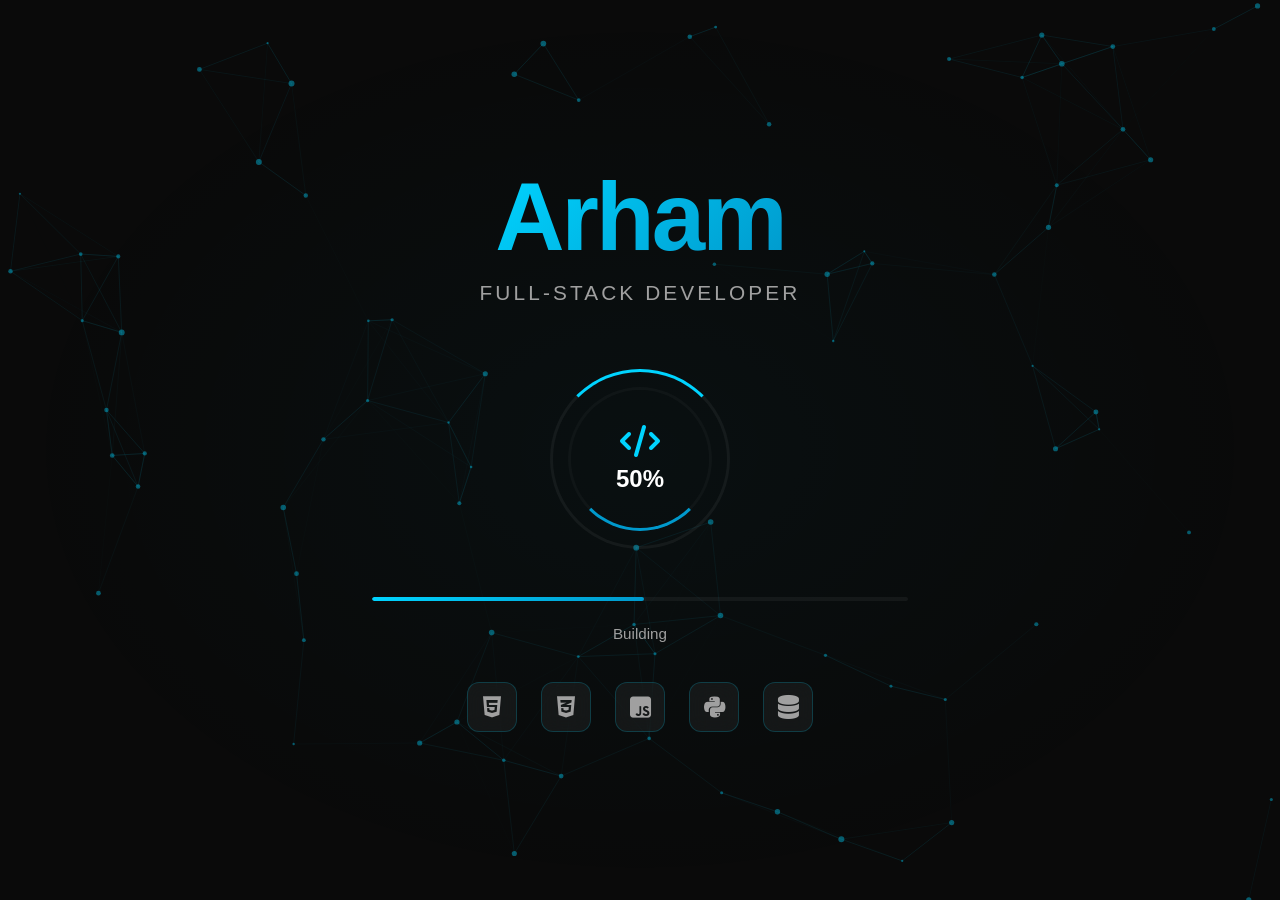
==== commit 957354b9: "Add files via upload" ====
--- a/index.html
+++ b/index.html
@@ -1,579 +1,524 @@
-<!DOCTYPE html>
-<html lang="en">
-
-<head>
-    <meta charset="UTF-8">
-    <meta name="viewport" content="width=device-width, initial-scale=1.0">
-    <title>Arham Topiwala</title>
-    <link rel="stylesheet"
-        href="https://fonts.googleapis.com/css2?family=Inter:wght@300;400;500;600;700;900&display=swap">
-    <link rel="stylesheet" href="https://cdnjs.cloudflare.com/ajax/libs/font-awesome/6.4.0/css/all.min.css">
-    <link rel="stylesheet" href="style.css">
-</head>
-
-<body>
-    <header>
-        <nav class="navbar">
-            <div class="nav-brand">Dev<span class="brand-dot">eloper.</span></div>
-            <ul class="nav-menu">
-                <li><a href="#home" class="nav-link active">Home</a></li>
-                <li><a href="#about" class="nav-link">About</a></li>
-                <li><a href="#skills" class="nav-link">Skills</a></li>
-                <li><a href="#service" class="nav-link">Services</a></li>
-                <li><a href="#project" class="nav-link">Projects</a></li>
-                <li><a href="#contact" class="nav-link">Contact</a></li>
-            </ul>
-            <div class="nav-cta">
-                <a href="#contact" class="cta-btn">Let's Talk</a>
-            </div>
-            <div class="hamburger">
-                <span></span>
-                <span></span>
-                <span></span>
-            </div>
-        </nav>
-    </header>
-
-    <main>
-        <section id="home" class="section home">
-            <div class="container">
-                <div class="home-content">
-                    <div class="home-text">
-                        <div class="greeting">👋 Hello there!</div>
-                        <h1 class="hero-title">I'm <span class="accent">Arham</span></h1>
-                        <h2 class="hero-subtitle" id="rotating-profession">Web Developer</h2>
-                        <p class="hero-desc">I am a motivated individual with a strong interest in technology,
-                            problem-solving, and exploring innovative
-                            digital solutions.
-                            I enjoy taking on challenges and finding simple, effective ways to make tasks easier and
-                            more efficient.
-                        </p>
-
-                        <div class="hero-stats">
-                            <div class="stat">
-                                <span class="stat-number">15+</span>
-                                <span class="stat-label">Projects Completed</span>
-                            </div>
-                            <div class="stat">
-                                <span class="stat-number">2+</span>
-                                <span class="stat-label">Years Experience</span>
-                            </div>
-                            <div class="stat">
-                                <span class="stat-number">10+</span>
-                                <span class="stat-label">Happy Clients</span>
-                            </div>
-                        </div>
-
-                        <div class="hero-actions">
-                            <button class="hire-btn primary">
-                                <span>Hire Me</span>
-                                <i class="fas fa-arrow-right"></i>
-                            </button>
-                            <button class="hire-btn secondary">
-                                <i class="fas fa-download"></i>
-                                <span>Download CV</span>
-                            </button>
-                        </div>
-
-                        <div class="social-links">
-                            <a href="https://wa.me/9512959909" aria-label="WhatsApp" class="social-icon whatsapp" target="_blank">
-                                <i class="fab fa-whatsapp"></i>
-                            </a>
-                            <a href="https://www.linkedin.com/in/arham-topiwala" aria-label="LinkedIn" class="social-icon linkedin" target="_blank">
-                                <i class="fab fa-linkedin-in"></i>
-                            </a>
-                            <a href="https://github.com/Arham43-ops" aria-label="GitHub" class="social-icon github" target="_blank">
-                                <i class="fab fa-github"></i>
-                            </a>
-                            <a href="https://www.instagram.com/ofc.not_arham" aria-label="Instagram" class="social-icon instagram" target="_blank">
-                                <i class="fab fa-instagram"></i>
-                            </a>
-                        </div>
-                    </div>
-
-                    <div class="home-image">
-                        <div class="image-container">
-                            <img src="images/img.jpg" alt="Profile photo of Asep" class="profile-image">
-                            <div class="floating-card card-1">
-                                <i class="fas fa-code"></i>
-                                <span>Clean Code</span>
-                            </div>
-                            <div class="floating-card card-2">
-                                <i class="fas fa-mobile-alt"></i>
-                                <span>Responsive</span>
-                            </div>
-                            <div class="floating-card card-3">
-                                <i class="fas fa-rocket"></i>
-                                <span>Low Cost</span>
-                            </div>
-                        </div>
-                    </div>
-                </div>
-            </div>
-        </section>
-
-        <section id="about" class="section about">
-            <div class="container">
-                <div class="about-content">
-                    <div class="about-image">
-                        <div class="image-wrapper">
-                            <img src="images/img.jpg" alt="About Asep" class="about-img">
-                            <div class="experience-badge">
-                                <span class="badge-number">2+</span>
-                                <span class="badge-text">Years<br>Experience</span>
-                            </div>
-                        </div>
-                    </div>
-
-                    <div class="about-text">
-                        <h2 class="section-title">About Me</h2>
-                        <div class="about-description">
-                            <p>
-                                I am a dedicated and passionate individual who thrives on learning and applying new
-                                skills. My focus is on creating practical and meaningful results, whether through
-                                learning new
-                                skills, applying knowledge to real-world scenarios, or contributing value to projects
-                                and teams. I believe in continuous growth
-                                and strive to combine
-                                creativity with
-                                functionality in everything I do.
-                            </p>
-                        </div>
-
-                        <div class="about-highlights">
-                            <div class="highlight">
-                                <i class="fas fa-graduation-cap"></i>
-                                <div>
-                                    <h4>Education</h4>
-                                    <p>Computer Science</p>
-                                </div>
-                            </div>
-                            <div class="highlight">
-                                <i class="fas fa-map-marker-alt"></i>
-                                <div>
-                                    <h4>Location</h4>
-                                    <p>Ahmedabad, Gujarat, India</p>
-                                </div>
-                            </div>
-                            <div class="highlight">
-                                <i class="fas fa-briefcase"></i>
-                                <div>
-                                    <h4>Experience</h4>
-                                    <p>2+ Years</p>
-                                </div>
-                            </div>
-                        </div>
-
-                        <div class="about-actions">
-                            <button class="about-btn">
-                                <span>Download CV</span>
-                                <i class="fas fa-download"></i>
-                            </button>
-                        </div>
-                    </div>
-                </div>
-            </div>
-        </section>
-
-        <!-- Skills Section -->
-        <section id="skills" class="section skills">
-            <div class="container">
-                <h2 class="section-title">Skills & Expertise</h2>
-                <div class="skills-content">
-                    <div class="skills-grid">
-                        <div class="skill-category">
-                            <h3>Frontend Development</h3>
-                            <div class="skill-items">
-                                <div class="skill-item">
-                                    <i class="fab fa-html5"></i>
-                                    <span>HTML5</span>
-                                    <div class="skill-bar">
-                                        <div class="skill-fill" style="width: 95%"></div>
-                                    </div>
-                                </div>
-                                <div class="skill-item">
-                                    <i class="fab fa-css3-alt"></i>
-                                    <span>CSS3</span>
-                                    <div class="skill-bar">
-                                        <div class="skill-fill" style="width: 90%"></div>
-                                    </div>
-                                </div>
-                                <div class="skill-item">
-                                    <i class="fab fa-js-square"></i>
-                                    <span>JavaScript</span>
-                                    <div class="skill-bar">
-                                        <div class="skill-fill" style="width: 85%"></div>
-                                    </div>
-                                </div>
-                            </div>
-                        </div>
-                        <div class="skill-category">
-                            <h3>Backend Development</h3>
-                            <div class="skill-items">
-                                <div class="skill-item">
-                                    <i class="fab fa-php"></i>
-                                    <span>PHP</span>
-                                    <div class="skill-bar">
-                                        <div class="skill-fill" style="width: 85%"></div>
-                                    </div>
-                                </div>
-                                <div class="skill-item">
-                                    <i class="fab fa-python"></i>
-                                    <span>Python</span>
-                                    <div class="skill-bar">
-                                        <div class="skill-fill" style="width: 80%"></div>
-                                    </div>
-                                </div>
-                                <div class="skill-item">
-                                    <i class="fas fa-hashtag"></i>
-                                    <span>C#</span>
-                                    <div class="skill-bar">
-                                        <div class="skill-fill" style="width: 80%"></div>
-                                    </div>
-                                </div>
-                            </div>
-                        </div>
-                        <div class="skill-category">
-                            <h3>Database Management</h3>
-                            <div class="skill-items">
-                                <div class="skill-item">
-                                    <i class="fas fa-database"></i>
-                                    <span>SQLite3</span>
-                                    <div class="skill-bar">
-                                        <div class="skill-fill" style="width: 75%"></div>
-                                    </div>
-                                </div>
-                                <div class="skill-item">
-                                    <i class="fas fa-database"></i>
-                                    <span>MySQL</span>
-                                    <div class="skill-bar">
-                                        <div class="skill-fill" style="width: 80%"></div>
-                                    </div>
-                                </div>
-                                <div class="skill-item">
-                                    <i class="fas fa-database"></i>
-                                    <span>Firebase</span>
-                                    <div class="skill-bar">
-                                        <div class="skill-fill" style="width: 70%"></div>
-                                    </div>
-                                </div>
-                            </div>
-                        </div>
-                        <div class="skill-category">
-                            <h3>Frameworks</h3>
-                            <div class="skill-items">
-                                <div class="skill-item">
-                                    <i class="fab fa-python"></i>
-                                    <span>Django</span>
-                                    <div class="skill-bar">
-                                        <div class="skill-fill" style="width: 85%"></div>
-                                    </div>
-                                </div>
-                                <div class="skill-item">
-                                    <i class="fab fa-windows"></i>
-                                    <span>.NET</span>
-                                    <div class="skill-bar">
-                                        <div class="skill-fill" style="width: 80%"></div>
-                                    </div>
-                                </div>
-                                <div class="skill-item">
-                                    <i class="fab fa-python"></i>
-                                    <span>Streamlit</span>
-                                    <div class="skill-bar">
-                                        <div class="skill-fill" style="width: 75%"></div>
-                                    </div>
-                                </div>
-                            </div>
-                        </div>
-                    </div>
-                </div>
-            </div>
-        </section>
-
-        <!-- Services Section -->
-        <section id="service" class="section services">
-            <div class="container">
-                <h2 class="section-title">What I Do</h2>
-                <div class="services-content">
-                    <div class="services-grid">
-                        <div class="service-card">
-                            <div class="service-icon">
-                                <i class="fas fa-code"></i>
-                            </div>
-                            <h3>Web Development</h3>
-                            <p>I create responsive, modern websites using the latest technologies and best practices.
-                                From concept to deployment, I ensure your website looks great and performs perfectly.
-                            </p>
-                            <div class="service-features">
-                                <span>Responsive Design</span>
-                                <span>Performance Optimized</span>
-                                <span>SEO Friendly</span>
-                            </div>
-                        </div>
-                        <div class="service-card">
-                            <div class="service-icon">
-                                <i class="fas fa-mobile-alt"></i>
-                            </div>
-                            <h3>Mobile Development</h3>
-                            <p>Building cross-platform mobile applications that work seamlessly on both iOS and Android
-                                devices using modern frameworks and tools.</p>
-                            <div class="service-features">
-                                <span>Cross-Platform</span>
-                                <span>Native Performance</span>
-                                <span>User-Friendly</span>
-                            </div>
-                        </div>
-                        <div class="service-card">
-                            <div class="service-icon">
-                                <i class="fas fa-shopping-cart"></i>
-                            </div>
-                            <h3>E-commerce Solutions</h3>
-                            <p>Building secure and efficient e-commerce platforms that drive sales and provide excellent
-                                shopping experiences for your customers.</p>
-                            <div class="service-features">
-                                <span>Secure Payments</span>
-                                <span>Inventory Management</span>
-                                <span>Analytics</span>
-                            </div>
-                        </div>
-                    </div>
-                </div>
-            </div>
-        </section>
-
-        <!-- Projects Section -->
-        <section id="project" class="section projects">
-            <div class="container">
-                <h2 class="section-title">Featured Projects</h2>
-                <div class="projects-content">
-                    <div class="projects-grid">
-                        <div class="project-card">
-                            <div class="project-image">
-                                <img src="images/AIVA.png" alt="Project 1">
-                                <div class="project-overlay">
-                                    <div class="project-links">
-                                        <a href="#" class="project-link">
-                                            <i class="fas fa-external-link-alt"></i>
-                                        </a>
-                                        <a href="http://github.com/Arham43-ops/aiva_chatbot" class="project-link">
-                                            <i class="fab fa-github"></i>
-                                        </a>
-                                    </div>
-                                </div>
-                            </div>
-                            <div class="project-info">
-                                <h3>A.I.V.A Chatbot</h3>
-                                <p>A sophisticated Django-based chatbot application with user authentication, chat
-                                    session management, admin dashboard, and knowledge base functionality.</p>
-                                <div class="project-tech">
-                                    <span>Django</span>
-                                    <span>Python</span>
-                                    <span>MySQL</span>
-                                </div>
-                            </div>
-                        </div>
-                        <div class="project-card">
-                            <div class="project-image">
-                                <img src="images/flipkart.png" alt="Project 2">
-                                <div class="project-overlay">
-                                    <div class="project-links">
-                                        <a href="#" class="project-link">
-                                            <i class="fas fa-external-link-alt"></i>
-                                        </a>
-                                        <a href="https://github.com/Arham43-ops/Flipkart_Clone" class="project-link">
-                                            <i class="fab fa-github"></i>
-                                        </a>
-                                    </div>
-                                </div>
-                            </div>
-                            <div class="project-info">
-                                <h3>Flipkart Clone</h3>
-                                <p>A comprehensive e-commerce platform clone with product listings, shopping cart
-                                    functionality, and user authentication.</p>
-                                <div class="project-tech">
-                                    <span>Django</span>
-                                    <span>Python</span>
-                                    <span>SQLite3</span>
-                                </div>
-                            </div>
-                        </div>
-                        <div class="project-card">
-                            <div class="project-image">
-                                <img src="images/StockEasy.jpg" alt="Project 3">
-                                <div class="project-overlay">
-                                    <div class="project-links">
-                                        <a href="#" class="project-link">
-                                            <i class="fas fa-external-link-alt"></i>
-                                        </a>
-                                        <a href="#" class="project-link">
-                                            <i class="fab fa-github"></i>
-                                        </a>
-                                    </div>
-                                </div>
-                            </div>
-                            <div class="project-info">
-                                <h3>StockEasy: Online Stock Trading Platform</h3>
-                                <p>A comprehensive online stock trading platform with real-time market data through
-                                    APIs, portfolio management, and trading features, admin dashboard and Stock - Sector
-                                    Analysis through Streamlit app.</p>
-                                <div class="project-tech">
-                                    <span>JavaScript</span>
-                                    <span>Django</span>
-                                    <span>Yfinance API</span>
-                                    <span>Streamlit</span>
-                                </div>
-                            </div>
-                        </div>
-                        <div class="project-card">
-                            <div class="project-image">
-                                <img src="images/QR-Generator.png" alt="Project 4">
-                                <div class="project-overlay">
-                                    <div class="project-links">
-                                        <a href="#" class="project-link">
-                                            <i class="fas fa-external-link-alt"></i>
-                                        </a>
-                                        <a href="https://github.com/Arham43-ops/Qr_Code-Generator" class="project-link">
-                                            <i class="fab fa-github"></i>
-                                        </a>
-                                    </div>
-                                </div>
-                            </div>
-                            <div class="project-info">
-                                <h3>Streamlit Qr Code Generator</h3>
-                                <p>A modern, responsive QR code generator built with Streamlit, allowing users to create
-                                    and customize QR codes easily.</p>
-                                <div class="project-tech">
-                                    <span>Streamlit</span>
-                                    <span>Python</span>
-                                    <span>SQLite3</span>
-                                </div>
-                            </div>
-                        </div>
-                        <div class="project-card">
-                            <div class="project-image">
-                                <img src="images/NVIDIA.png" alt="Project 5">
-                                <div class="project-overlay">
-                                    <div class="project-links">
-                                        <a href="#" class="project-link">
-                                            <i class="fas fa-external-link-alt"></i>
-                                        </a>
-                                        <a href="https://github.com/Arham43-ops/NVIDIA_Clone" class="project-link">
-                                            <i class="fab fa-github"></i>
-                                        </a>
-                                    </div>
-                                </div>
-                            </div>
-                            <div class="project-info">
-                                <h3>NVIDIA Clone</h3>
-                                <p>A full-stack NVIDIA website clone built using Django, Python, and SQLite.
-                                    It replicates NVIDIA’s homepage, product pages, and dynamic content with responsive
-                                    design.
-                                    Includes admin panel, clean routing, and database-driven product management.</p>
-                                <div class="project-tech">
-                                    <span>Django</span>
-                                    <span>SQLite3</span>
-                                    <span>Python</span>
-                                </div>
-                            </div>
-                        </div>
-                        <div class="project-card">
-                            <div class="project-image">
-                                <img src="images/Portfolio Analyzer.png" alt="Project 6">
-                                <div class="project-overlay">
-                                    <div class="project-links">
-                                        <a href="#" class="project-link">
-                                            <i class="fas fa-external-link-alt"></i>
-                                        </a>
-                                        <a href="#" class="project-link">
-                                            <i class="fab fa-github"></i>
-                                        </a>
-                                    </div>
-                                </div>
-                            </div>
-                            <div class="project-info">
-                                <h3>Profile Analyzer</h3>
-                                <p>A Mini Project that takes user inputs of their education, skills, and experience to
-                                    analyze and suggest improvements for their professional profiles across various
-                                    platforms for better visibility and ranks them from F to S rank.</p>
-                                <div class="project-tech">
-                                    <span>Django</span>
-                                    <span>Python</span>
-                                    <span>SQLite3</span>
-                                </div>
-                            </div>
-                        </div>
-                    </div>
-                </div>
-            </div>
-        </section>
-
-        <!-- Contact Section -->
-        <section id="contact" class="section contact">
-            <div class="container">
-                <h2 class="section-title">Get In Touch</h2>
-                <div class="contact-content">
-                    <div class="contact-info">
-                        <div class="contact-item">
-                            <div class="contact-icon">
-                                <i class="fas fa-envelope"></i>
-                            </div>
-                            <div class="contact-details">
-                                <h3>Email</h3>
-                                <p>topiwalaarham@gmail.com</p>
-                                <a href="mailto:topiwalaarham@gmail.com">Send Email</a>
-                            </div>
-                        </div>
-                        <div class="contact-item">
-                            <div class="contact-icon">
-                                <i class="fas fa-phone"></i>
-                            </div>
-                            <div class="contact-details">
-                                <h3>Phone</h3>
-                                <p>+91 95129 59099</p>
-                                <a href="tel:+91 9512959099">Call Now</a>
-                            </div>
-                        </div>
-                        <div class="contact-item">
-                            <div class="contact-icon">
-                                <i class="fas fa-map-marker-alt"></i>
-                            </div>
-                            <div class="contact-details">
-                                <h3>Location</h3>
-                                <p>Ahmedabad, Gujarat, India</p>
-                                <a href="#" target="_blank">View on Map</a>
-                            </div>
-                        </div>
-                    </div>
-                    <div class="contact-form">
-                        <form id="contactForm">
-                            <div class="form-group">
-                                <input type="text" id="name" name="name" required>
-                                <label for="name">Your Name</label>
-                            </div>
-                            <div class="form-group">
-                                <input type="email" id="email" name="email" required>
-                                <label for="email">Your Email</label>
-                            </div>
-                            <div class="form-group">
-                                <input type="text" id="subject" name="subject" required>
-                                <label for="subject">Your Subject</label>
-                            </div>
-                            <div class="form-group">
-                                <textarea id="message" name="message" rows="3" required></textarea>
-                                <label for="message">Your Message</label>
-                            </div>
-                            <button type="submit" class="submit-btn">
-                                <span>Send Message</span>
-                                <i class="fas fa-paper-plane"></i>
-                            </button>
-                        </form>
-                    </div>
-                </div>
-            </div>
-        </section>
-    </main>
-
-    <script src="script.js"></script>
-</body>
-
+<!DOCTYPE html>
+<html lang="en">
+<head>
+    <meta charset="UTF-8">
+    <meta name="viewport" content="width=device-width, initial-scale=1.0">
+    <title>Arham Topiwala - Portfolio</title>
+    <link rel="stylesheet" href="https://cdnjs.cloudflare.com/ajax/libs/font-awesome/6.4.0/css/all.min.css">
+    <style>
+        * {
+            margin: 0;
+            padding: 0;
+            box-sizing: border-box;
+        }
+
+        :root {
+            --bg-primary: #0a0a0a;
+            --text-primary: #ffffff;
+            --text-secondary: #a0a0a0;
+            --accent-primary: #00d4ff;
+            --accent-secondary: #0099cc;
+            --accent-gradient: linear-gradient(135deg, #00d4ff 0%, #0099cc 100%);
+        }
+
+        body {
+            font-family: 'Inter', -apple-system, BlinkMacSystemFont, 'Segoe UI', sans-serif;
+            background: var(--bg-primary);
+            color: var(--text-primary);
+            overflow: hidden;
+            margin: 0;
+            padding: 0;
+            display: flex;
+            align-items: center;
+            justify-content: center;
+            min-height: 100vh;
+        }
+
+        /* Canvas Background */
+        #canvas {
+            position: fixed;
+            top: 0;
+            left: 0;
+            width: 100%;
+            height: 100%;
+            z-index: 0;
+        }
+
+        /* Subtle Background Overlay */
+        .bg-gradient {
+            position: fixed;
+            top: 0;
+            left: 0;
+            width: 100%;
+            height: 100%;
+            background: radial-gradient(ellipse at center, rgba(0, 212, 255, 0.03) 0%, transparent 70%);
+            z-index: 1;
+        }
+
+        /* Main Container */
+        .loader-container {
+            position: relative;
+            z-index: 10;
+            display: flex;
+            flex-direction: column;
+            align-items: center;
+            justify-content: center;
+            padding: 2rem;
+            text-align: center;
+            max-width: 600px;
+            width: 100%;
+        }
+
+        /* Brand Section */
+        .brand-section {
+            margin-bottom: 4rem;
+            opacity: 0;
+            animation: fadeInUp 0.8s ease forwards;
+        }
+
+        .brand-name {
+            font-size: clamp(3.5rem, 8vw, 6rem);
+            font-weight: 900;
+            letter-spacing: -0.03em;
+            margin-bottom: 0.5rem;
+            line-height: 1;
+        }
+
+        .name-gradient {
+            background: var(--accent-gradient);
+            -webkit-background-clip: text;
+            -webkit-text-fill-color: transparent;
+            background-clip: text;
+        }
+
+        .brand-role {
+            font-size: clamp(1rem, 2vw, 1.3rem);
+            color: var(--text-secondary);
+            font-weight: 400;
+            letter-spacing: 0.15em;
+            text-transform: uppercase;
+            margin-top: 1rem;
+        }
+
+        /* Simple Loader */
+        .loader-wrapper {
+            position: relative;
+            width: 180px;
+            height: 180px;
+            margin-bottom: 3rem;
+            opacity: 0;
+            animation: fadeIn 0.8s ease 0.3s forwards;
+        }
+
+        /* Clean Circle Loader */
+        .circle-loader {
+            position: absolute;
+            width: 100%;
+            height: 100%;
+            border: 3px solid rgba(255, 255, 255, 0.05);
+            border-radius: 50%;
+            border-top-color: var(--accent-primary);
+            animation: rotate 1.5s linear infinite;
+        }
+
+        .circle-loader-inner {
+            position: absolute;
+            top: 15px;
+            left: 15px;
+            width: calc(100% - 30px);
+            height: calc(100% - 30px);
+            border: 3px solid rgba(255, 255, 255, 0.03);
+            border-radius: 50%;
+            border-bottom-color: var(--accent-secondary);
+            animation: rotate 2s linear infinite reverse;
+        }
+
+        @keyframes rotate {
+            100% { transform: rotate(360deg); }
+        }
+
+        /* Center Content */
+        .loader-center {
+            position: absolute;
+            top: 50%;
+            left: 50%;
+            transform: translate(-50%, -50%);
+            display: flex;
+            flex-direction: column;
+            align-items: center;
+            gap: 0.5rem;
+        }
+
+        .loader-icon {
+            font-size: 2rem;
+            color: var(--accent-primary);
+        }
+
+        .loader-percentage {
+            font-size: 1.5rem;
+            font-weight: 700;
+            color: var(--text-primary);
+        }
+
+        /* Progress Bar */
+        .progress-container {
+            width: 100%;
+            opacity: 0;
+            animation: fadeInUp 0.8s ease 0.6s forwards;
+            margin-bottom: 2.5rem;
+        }
+
+        .progress-bar {
+            width: 100%;
+            height: 4px;
+            background: rgba(255, 255, 255, 0.05);
+            border-radius: 4px;
+            overflow: hidden;
+            margin-bottom: 1.5rem;
+        }
+
+        .progress-fill {
+            height: 100%;
+            background: var(--accent-gradient);
+            width: 0%;
+            border-radius: 4px;
+            transition: width 0.3s ease;
+        }
+
+        .progress-text {
+            font-size: 0.95rem;
+            color: var(--text-secondary);
+            font-weight: 500;
+        }
+
+        /* Simple Dots Animation */
+        .loading-dots::after {
+            content: '';
+            animation: dots 1.5s steps(4, end) infinite;
+        }
+
+        @keyframes dots {
+            0%, 20% { content: ''; }
+            40% { content: '.'; }
+            60% { content: '..'; }
+            80%, 100% { content: '...'; }
+        }
+
+        /* Tech Stack Icons */
+        .tech-stack {
+            display: flex;
+            gap: 1.5rem;
+            flex-wrap: wrap;
+            justify-content: center;
+            opacity: 0;
+            animation: fadeInUp 0.8s ease 0.9s forwards;
+        }
+
+        .tech-icon {
+            width: 50px;
+            height: 50px;
+            display: flex;
+            align-items: center;
+            justify-content: center;
+            background: rgba(255, 255, 255, 0.05);
+            border: 1px solid rgba(0, 212, 255, 0.2);
+            border-radius: 12px;
+            font-size: 1.5rem;
+            color: var(--text-secondary);
+            transition: all 0.3s ease;
+            backdrop-filter: blur(10px);
+        }
+
+        .tech-icon:hover {
+            transform: translateY(-5px);
+            border-color: var(--accent-primary);
+            color: var(--accent-primary);
+            box-shadow: 0 10px 25px rgba(0, 212, 255, 0.2);
+        }
+
+        /* Fade Animations */
+        @keyframes fadeIn {
+            from {
+                opacity: 0;
+            }
+            to {
+                opacity: 1;
+            }
+        }
+
+        @keyframes fadeInUp {
+            from {
+                opacity: 0;
+                transform: translateY(20px);
+            }
+            to {
+                opacity: 1;
+                transform: translateY(0);
+            }
+        }
+
+        /* Complete Fade Out */
+        .fade-out {
+            animation: fadeOut 0.6s ease forwards;
+        }
+
+        @keyframes fadeOut {
+            to {
+                opacity: 0;
+            }
+        }
+
+        /* Responsive */
+        @media (max-width: 768px) {
+            .brand-name {
+                font-size: clamp(2.5rem, 10vw, 4rem);
+            }
+
+            .brand-role {
+                font-size: clamp(0.85rem, 2.5vw, 1rem);
+                letter-spacing: 0.1em;
+            }
+
+            .loader-wrapper {
+                width: 150px;
+                height: 150px;
+                margin-bottom: 2.5rem;
+            }
+
+            .loader-icon {
+                font-size: 1.5rem;
+            }
+
+            .loader-percentage {
+                font-size: 1.2rem;
+            }
+
+            .brand-section {
+                margin-bottom: 3rem;
+            }
+
+            .tech-stack {
+                gap: 1rem;
+            }
+
+            .tech-icon {
+                width: 45px;
+                height: 45px;
+                font-size: 1.3rem;
+            }
+        }
+
+        @media (max-width: 480px) {
+            .loader-container {
+                padding: 1.5rem;
+            }
+
+            .brand-section {
+                margin-bottom: 2.5rem;
+            }
+
+            .loader-wrapper {
+                width: 130px;
+                height: 130px;
+                margin-bottom: 2rem;
+            }
+
+            .progress-container {
+                margin-bottom: 2rem;
+            }
+
+            .tech-icon {
+                width: 40px;
+                height: 40px;
+                font-size: 1.2rem;
+            }
+        }
+    </style>
+</head>
+<body>
+    <!-- Animated Canvas Background -->
+    <canvas id="canvas"></canvas>
+
+    <!-- Subtle Background Overlay -->
+    <div class="bg-gradient"></div>
+
+    <!-- Main Container -->
+    <div class="loader-container" id="loaderContainer">
+        <!-- Brand Section -->
+        <div class="brand-section">
+            <h1 class="brand-name">
+                <span class="name-gradient">Arham</span>
+            </h1>
+            <p class="brand-role">Full-Stack Developer</p>
+        </div>
+
+        <!-- Loader -->
+        <div class="loader-wrapper">
+            <div class="circle-loader">
+                <div class="circle-loader-inner"></div>
+            </div>
+            <div class="loader-center">
+                <i class="fas fa-code loader-icon"></i>
+                <span class="loader-percentage" id="percentage">0%</span>
+            </div>
+        </div>
+
+        <!-- Progress Section -->
+        <div class="progress-container">
+            <div class="progress-bar">
+                <div class="progress-fill" id="progressFill"></div>
+            </div>
+            <p class="progress-text">
+                <span id="statusText">Loading</span><span class="loading-dots"></span>
+            </p>
+        </div>
+
+        <!-- Tech Stack Icons -->
+        <div class="tech-stack">
+            <div class="tech-icon" title="HTML5">
+                <i class="fab fa-html5"></i>
+            </div>
+            <div class="tech-icon" title="CSS3">
+                <i class="fab fa-css3-alt"></i>
+            </div>
+            <div class="tech-icon" title="JavaScript">
+                <i class="fab fa-js-square"></i>
+            </div>
+            <div class="tech-icon" title="Python">
+                <i class="fab fa-python"></i>
+            </div>
+            <div class="tech-icon" title="Database">
+                <i class="fas fa-database"></i>
+            </div>
+        </div>
+    </div>
+
+    <script>
+        // Canvas Background Animation with Particles
+        const canvas = document.getElementById('canvas');
+        const ctx = canvas.getContext('2d');
+        let particles = [];
+
+        function resizeCanvas() {
+            canvas.width = window.innerWidth;
+            canvas.height = window.innerHeight;
+        }
+        resizeCanvas();
+        window.addEventListener('resize', resizeCanvas);
+
+        class Particle {
+            constructor() {
+                this.x = Math.random() * canvas.width;
+                this.y = Math.random() * canvas.height;
+                this.vx = (Math.random() - 0.5) * 0.5;
+                this.vy = (Math.random() - 0.5) * 0.5;
+                this.radius = Math.random() * 2 + 1;
+            }
+
+            update() {
+                this.x += this.vx;
+                this.y += this.vy;
+
+                if (this.x < 0 || this.x > canvas.width) this.vx *= -1;
+                if (this.y < 0 || this.y > canvas.height) this.vy *= -1;
+            }
+
+            draw() {
+                ctx.beginPath();
+                ctx.arc(this.x, this.y, this.radius, 0, Math.PI * 2);
+                ctx.fillStyle = 'rgba(0, 212, 255, 0.4)';
+                ctx.fill();
+            }
+        }
+
+        // Create particles
+        for (let i = 0; i < 80; i++) {
+            particles.push(new Particle());
+        }
+
+        function animate() {
+            ctx.clearRect(0, 0, canvas.width, canvas.height);
+
+            particles.forEach(particle => {
+                particle.update();
+                particle.draw();
+            });
+
+            // Draw connections between nearby particles
+            for (let i = 0; i < particles.length; i++) {
+                for (let j = i + 1; j < particles.length; j++) {
+                    const dx = particles[i].x - particles[j].x;
+                    const dy = particles[i].y - particles[j].y;
+                    const distance = Math.sqrt(dx * dx + dy * dy);
+
+                    if (distance < 150) {
+                        ctx.beginPath();
+                        ctx.moveTo(particles[i].x, particles[i].y);
+                        ctx.lineTo(particles[j].x, particles[j].y);
+                        ctx.strokeStyle = `rgba(0, 212, 255, ${0.15 * (1 - distance / 150)})`;
+                        ctx.lineWidth = 1;
+                        ctx.stroke();
+                    }
+                }
+            }
+
+            requestAnimationFrame(animate);
+        }
+        animate();
+
+        // Loading simulation
+        let progress = 0;
+        const progressFill = document.getElementById('progressFill');
+        const percentage = document.getElementById('percentage');
+        const statusText = document.getElementById('statusText');
+
+        const statuses = [
+            'Loading',
+            'Initializing',
+            'Building',
+            'Preparing',
+            'Almost there',
+            'Ready'
+        ];
+
+        let statusIndex = 0;
+
+        const interval = setInterval(() => {
+            progress += Math.random() * 15;
+
+            if (progress >= 100) {
+                progress = 100;
+                clearInterval(interval);
+
+                progressFill.style.width = '100%';
+                percentage.textContent = '100%';
+                statusText.textContent = 'Ready';
+
+                // Fade out and redirect
+                setTimeout(() => {
+                    document.getElementById('loaderContainer').classList.add('fade-out');
+                    
+                    // Redirect to portfolio home page
+                    setTimeout(() => {
+                        window.location.href = 'home.html';
+                    }, 600);
+                }, 500);
+            } else {
+                progressFill.style.width = progress + '%';
+                percentage.textContent = Math.floor(progress) + '%';
+
+                // Update status text
+                const newStatusIndex = Math.min(
+                    Math.floor((progress / 100) * (statuses.length - 1)),
+                    statuses.length - 2
+                );
+
+                if (newStatusIndex > statusIndex) {
+                    statusIndex = newStatusIndex;
+                    statusText.textContent = statuses[statusIndex];
+                }
+            }
+        }, 200);
+    </script>
+</body>
 </html>
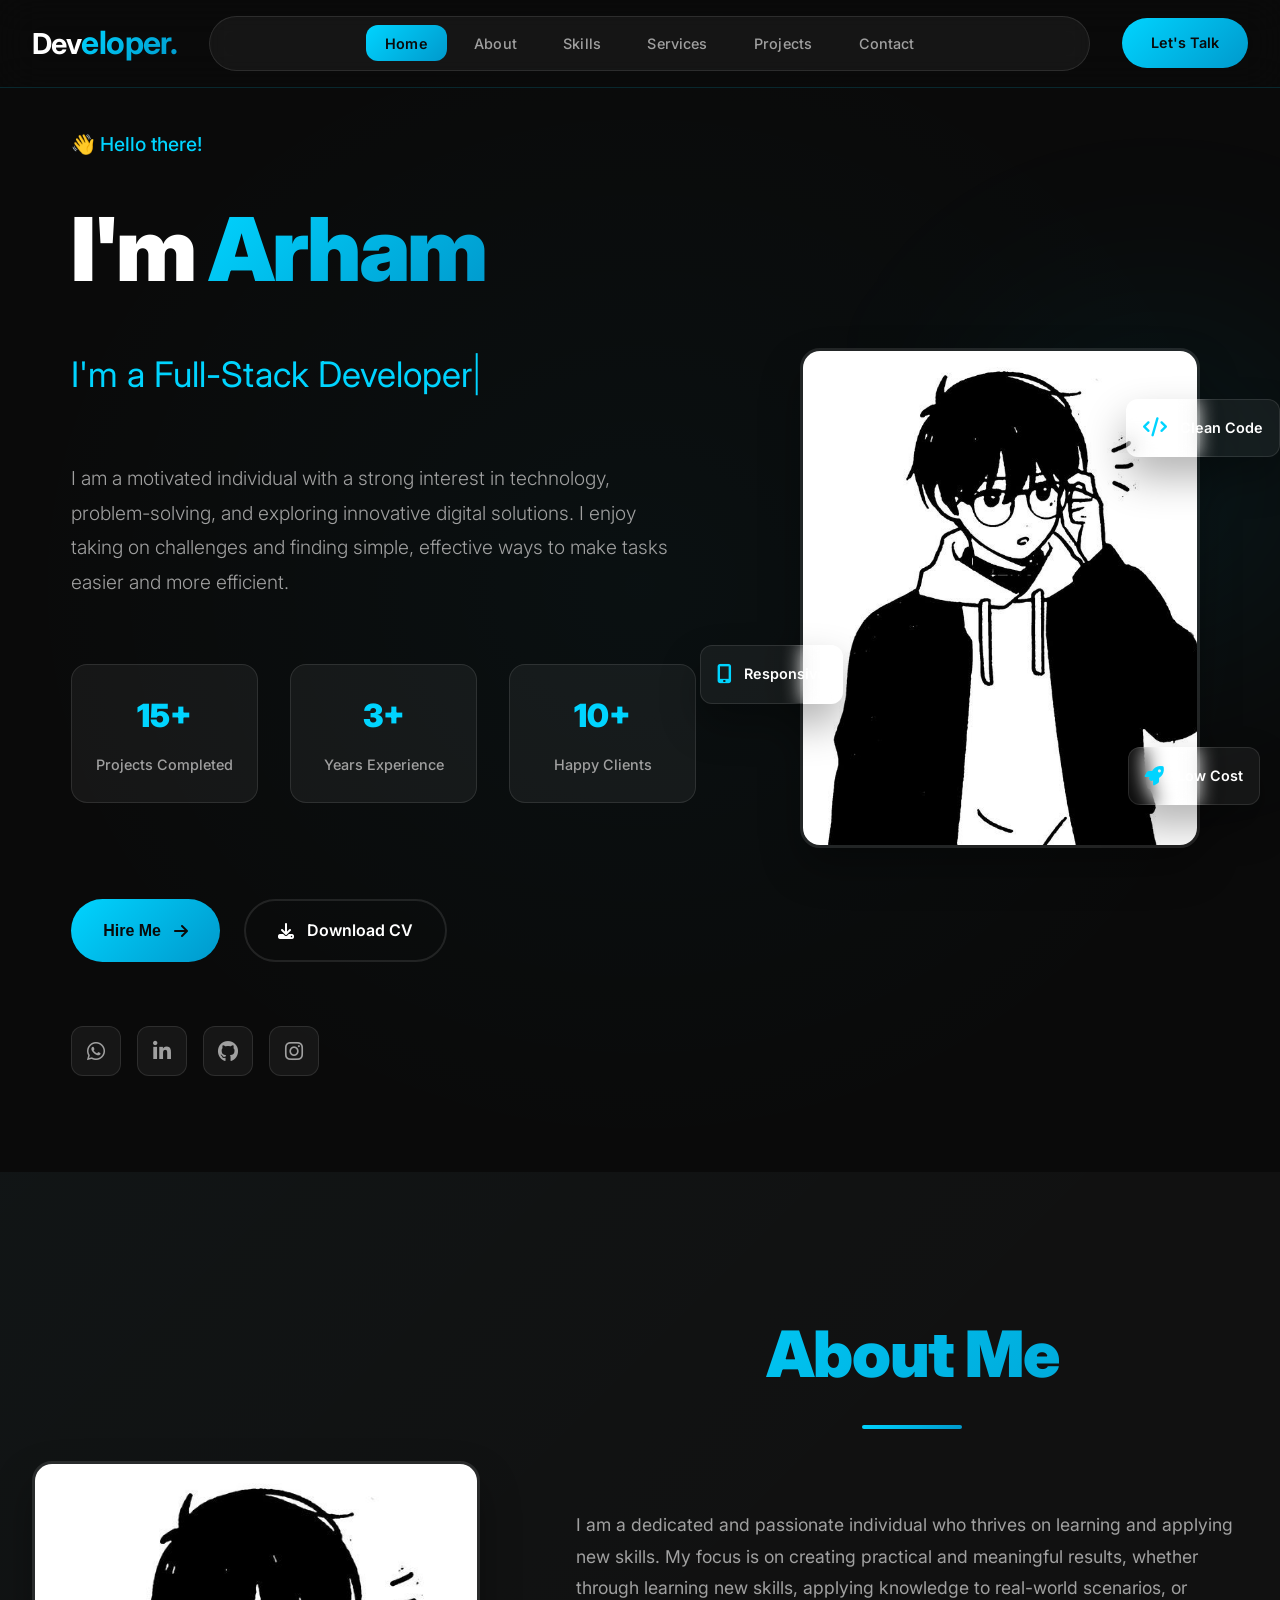
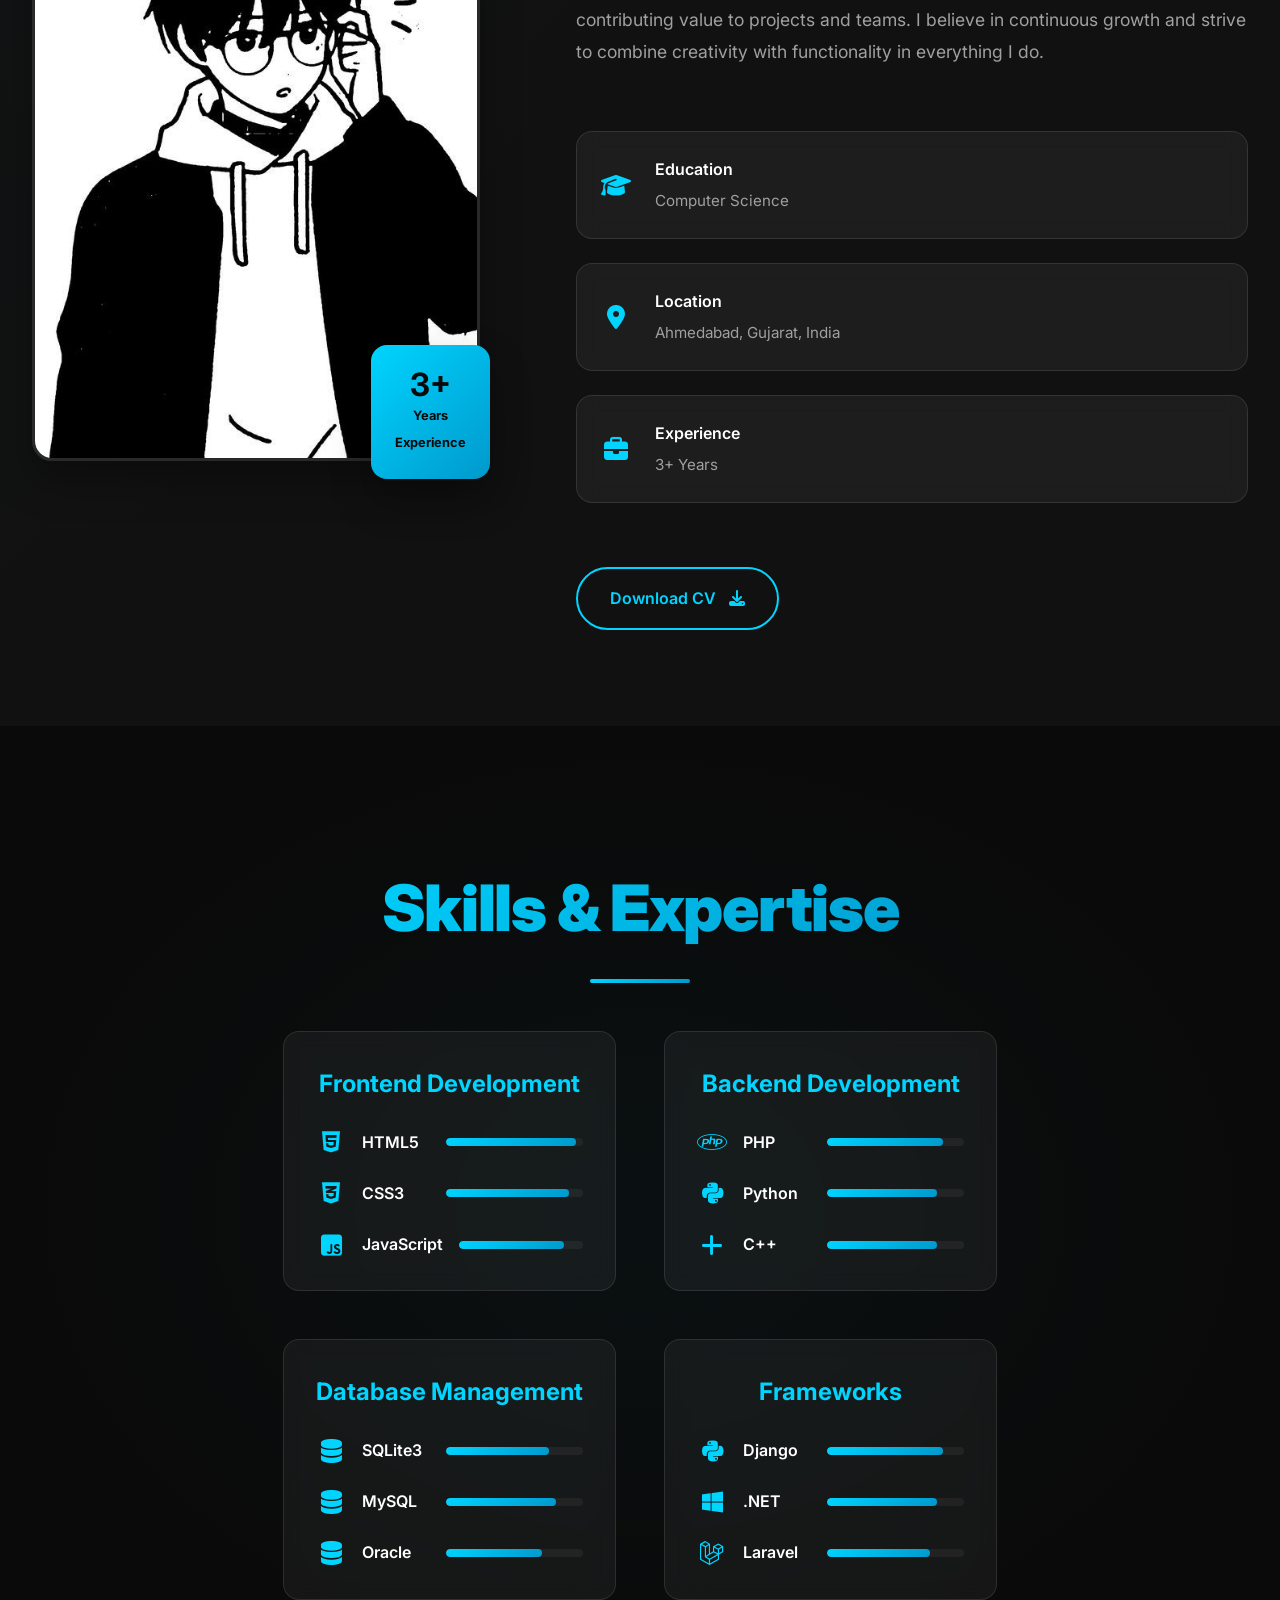
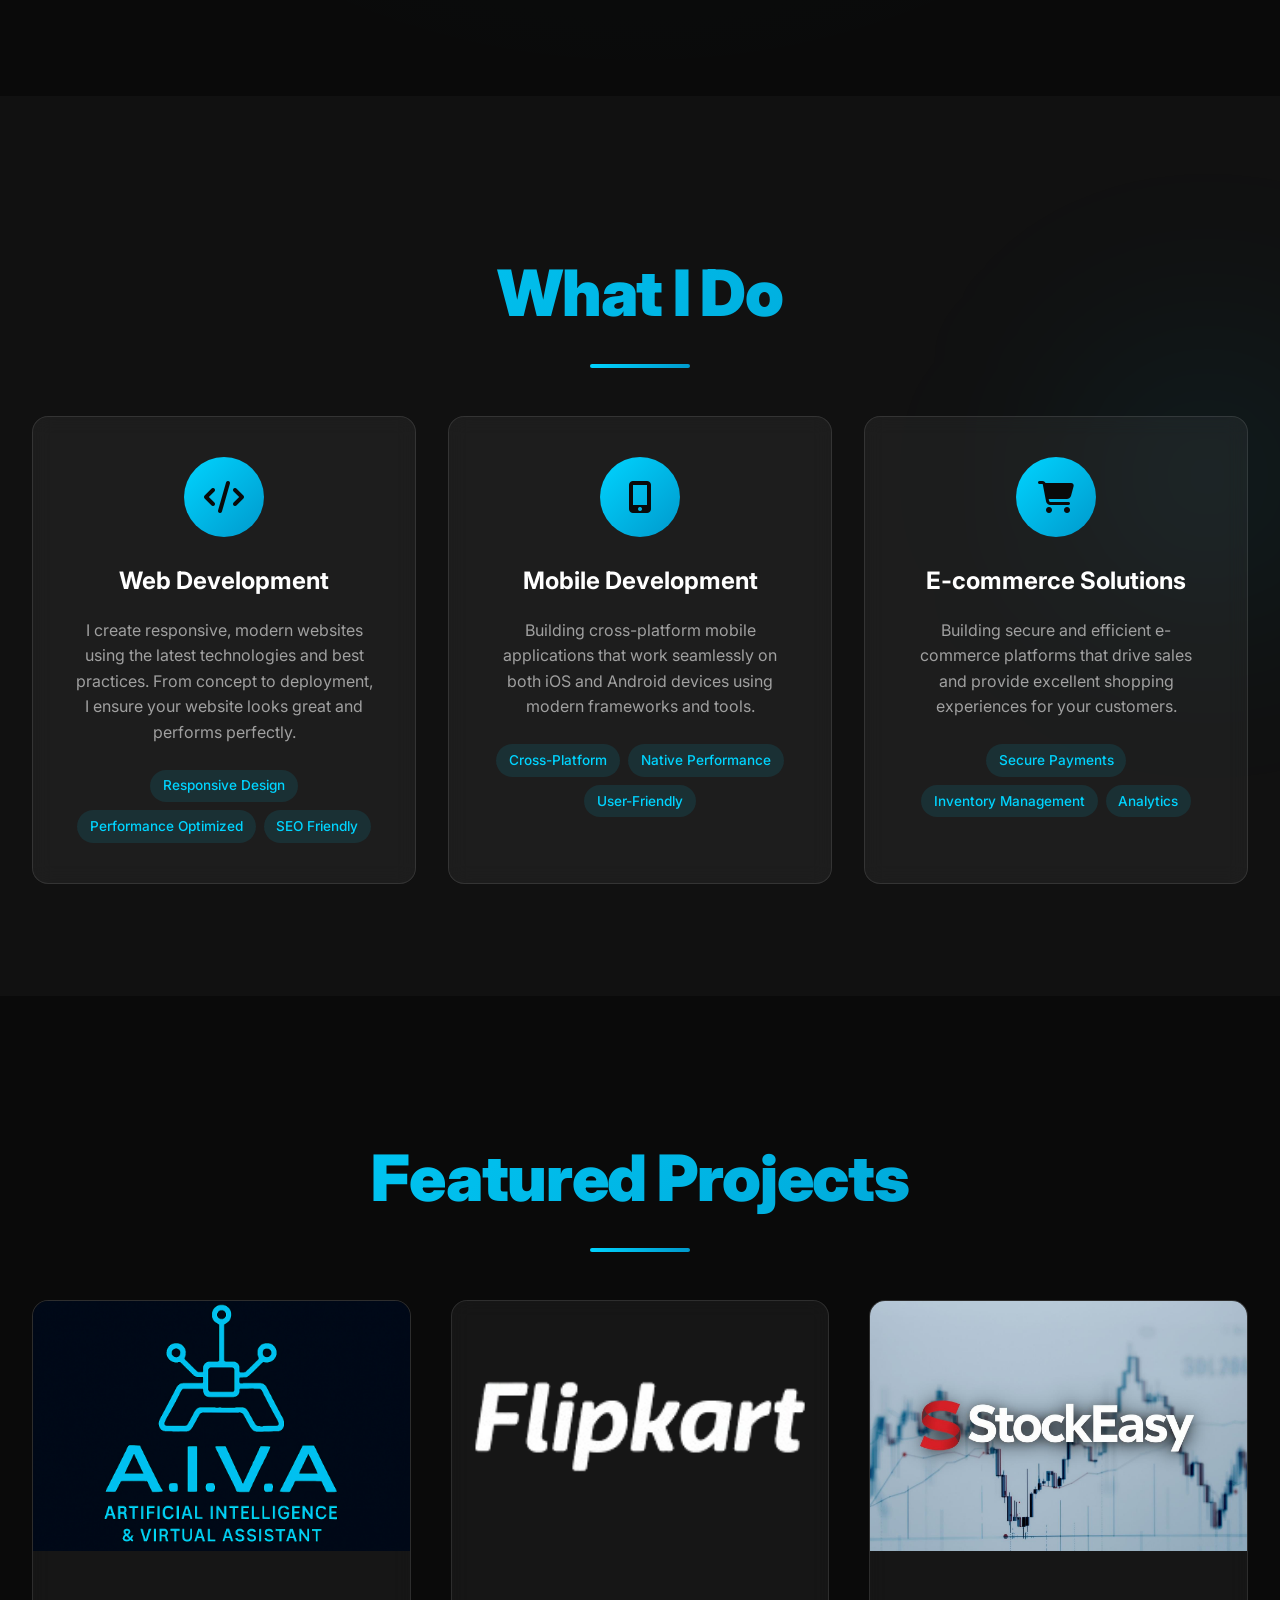
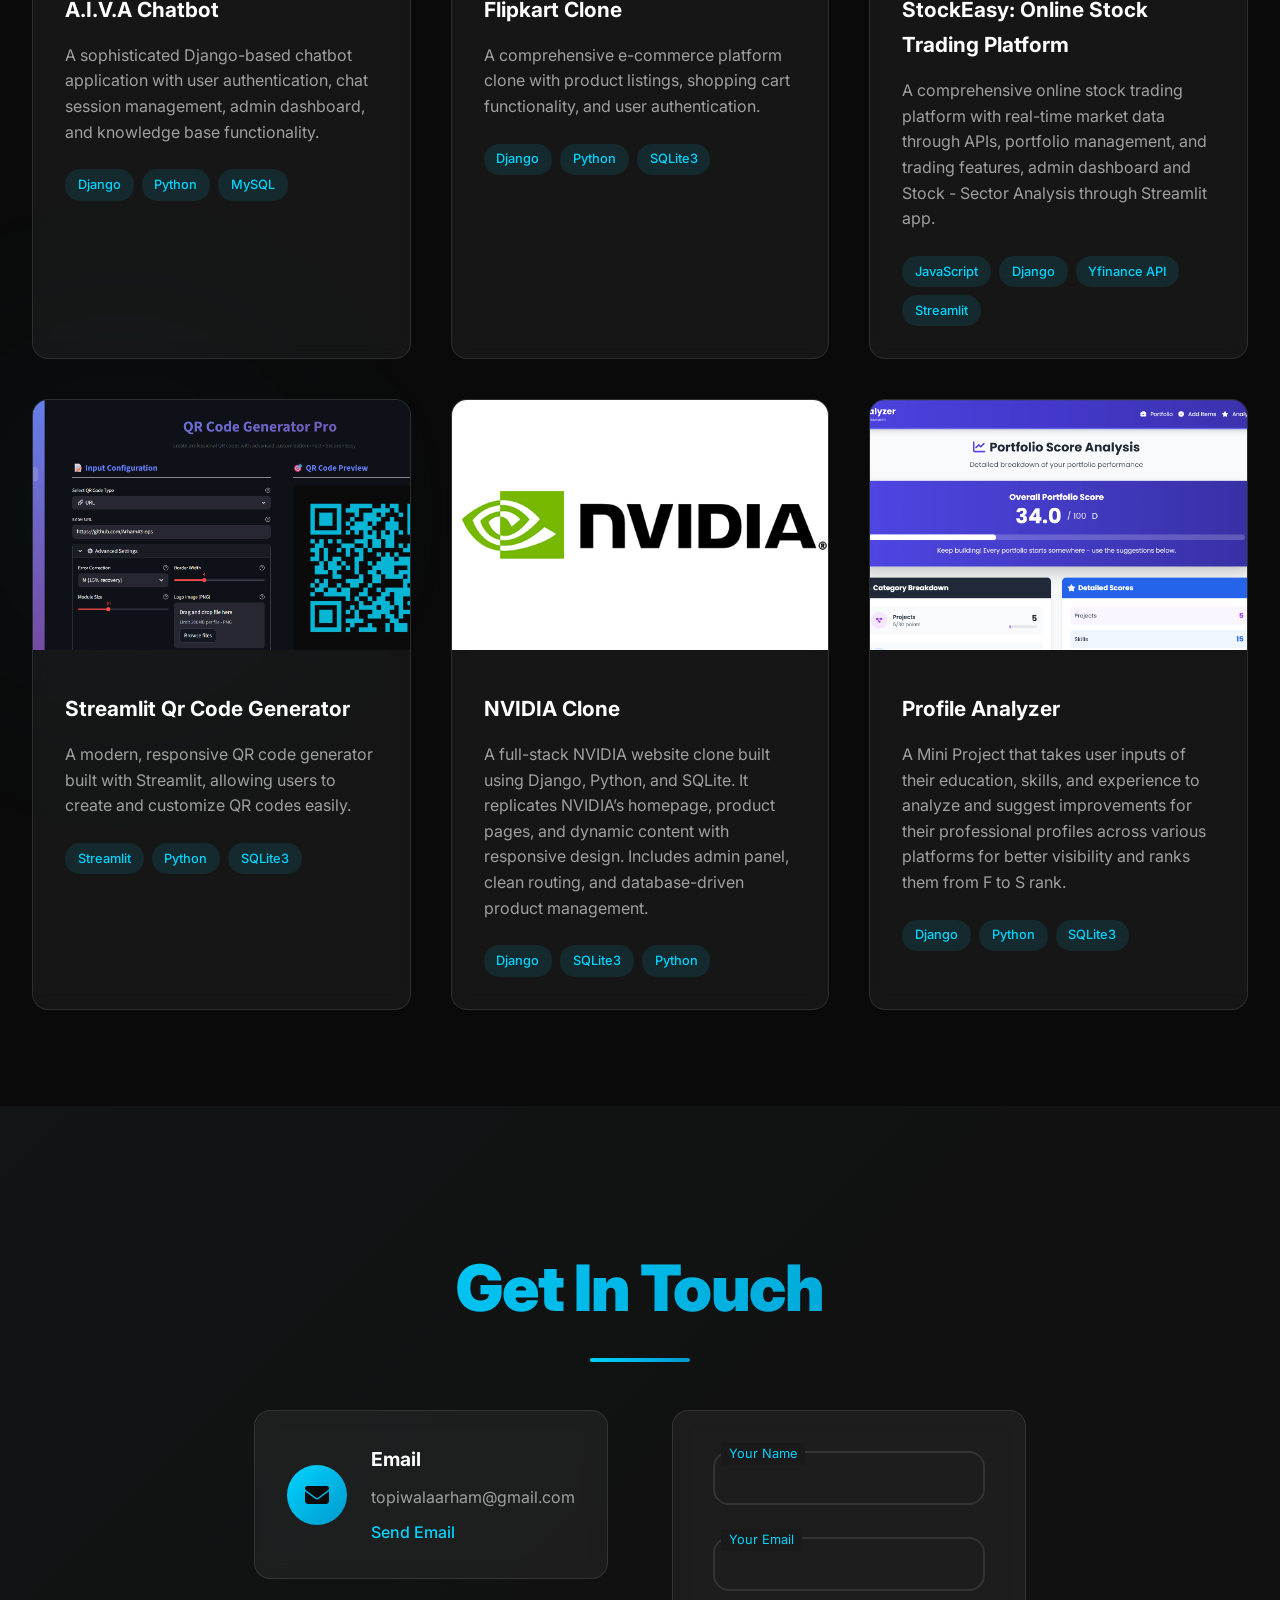
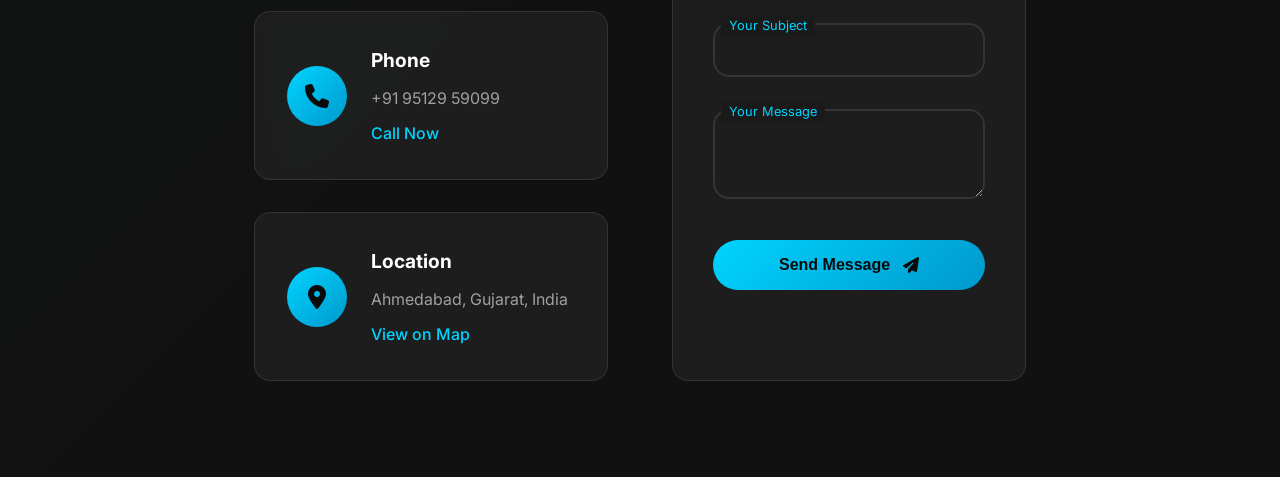
==== commit 46707117: "Add files via upload" ====
--- a/index.html
+++ b/index.html
@@ -1,524 +1,627 @@
-<!DOCTYPE html>
-<html lang="en">
-<head>
-    <meta charset="UTF-8">
-    <meta name="viewport" content="width=device-width, initial-scale=1.0">
-    <title>Arham Topiwala - Portfolio</title>
-    <link rel="stylesheet" href="https://cdnjs.cloudflare.com/ajax/libs/font-awesome/6.4.0/css/all.min.css">
-    <style>
-        * {
-            margin: 0;
-            padding: 0;
-            box-sizing: border-box;
-        }
-
-        :root {
-            --bg-primary: #0a0a0a;
-            --text-primary: #ffffff;
-            --text-secondary: #a0a0a0;
-            --accent-primary: #00d4ff;
-            --accent-secondary: #0099cc;
-            --accent-gradient: linear-gradient(135deg, #00d4ff 0%, #0099cc 100%);
-        }
-
-        body {
-            font-family: 'Inter', -apple-system, BlinkMacSystemFont, 'Segoe UI', sans-serif;
-            background: var(--bg-primary);
-            color: var(--text-primary);
-            overflow: hidden;
-            margin: 0;
-            padding: 0;
-            display: flex;
-            align-items: center;
-            justify-content: center;
-            min-height: 100vh;
-        }
-
-        /* Canvas Background */
-        #canvas {
-            position: fixed;
-            top: 0;
-            left: 0;
-            width: 100%;
-            height: 100%;
-            z-index: 0;
-        }
-
-        /* Subtle Background Overlay */
-        .bg-gradient {
-            position: fixed;
-            top: 0;
-            left: 0;
-            width: 100%;
-            height: 100%;
-            background: radial-gradient(ellipse at center, rgba(0, 212, 255, 0.03) 0%, transparent 70%);
-            z-index: 1;
-        }
-
-        /* Main Container */
-        .loader-container {
-            position: relative;
-            z-index: 10;
-            display: flex;
-            flex-direction: column;
-            align-items: center;
-            justify-content: center;
-            padding: 2rem;
-            text-align: center;
-            max-width: 600px;
-            width: 100%;
-        }
-
-        /* Brand Section */
-        .brand-section {
-            margin-bottom: 4rem;
-            opacity: 0;
-            animation: fadeInUp 0.8s ease forwards;
-        }
-
-        .brand-name {
-            font-size: clamp(3.5rem, 8vw, 6rem);
-            font-weight: 900;
-            letter-spacing: -0.03em;
-            margin-bottom: 0.5rem;
-            line-height: 1;
-        }
-
-        .name-gradient {
-            background: var(--accent-gradient);
-            -webkit-background-clip: text;
-            -webkit-text-fill-color: transparent;
-            background-clip: text;
-        }
-
-        .brand-role {
-            font-size: clamp(1rem, 2vw, 1.3rem);
-            color: var(--text-secondary);
-            font-weight: 400;
-            letter-spacing: 0.15em;
-            text-transform: uppercase;
-            margin-top: 1rem;
-        }
-
-        /* Simple Loader */
-        .loader-wrapper {
-            position: relative;
-            width: 180px;
-            height: 180px;
-            margin-bottom: 3rem;
-            opacity: 0;
-            animation: fadeIn 0.8s ease 0.3s forwards;
-        }
-
-        /* Clean Circle Loader */
-        .circle-loader {
-            position: absolute;
-            width: 100%;
-            height: 100%;
-            border: 3px solid rgba(255, 255, 255, 0.05);
-            border-radius: 50%;
-            border-top-color: var(--accent-primary);
-            animation: rotate 1.5s linear infinite;
-        }
-
-        .circle-loader-inner {
-            position: absolute;
-            top: 15px;
-            left: 15px;
-            width: calc(100% - 30px);
-            height: calc(100% - 30px);
-            border: 3px solid rgba(255, 255, 255, 0.03);
-            border-radius: 50%;
-            border-bottom-color: var(--accent-secondary);
-            animation: rotate 2s linear infinite reverse;
-        }
-
-        @keyframes rotate {
-            100% { transform: rotate(360deg); }
-        }
-
-        /* Center Content */
-        .loader-center {
-            position: absolute;
-            top: 50%;
-            left: 50%;
-            transform: translate(-50%, -50%);
-            display: flex;
-            flex-direction: column;
-            align-items: center;
-            gap: 0.5rem;
-        }
-
-        .loader-icon {
-            font-size: 2rem;
-            color: var(--accent-primary);
-        }
-
-        .loader-percentage {
-            font-size: 1.5rem;
-            font-weight: 700;
-            color: var(--text-primary);
-        }
-
-        /* Progress Bar */
-        .progress-container {
-            width: 100%;
-            opacity: 0;
-            animation: fadeInUp 0.8s ease 0.6s forwards;
-            margin-bottom: 2.5rem;
-        }
-
-        .progress-bar {
-            width: 100%;
-            height: 4px;
-            background: rgba(255, 255, 255, 0.05);
-            border-radius: 4px;
-            overflow: hidden;
-            margin-bottom: 1.5rem;
-        }
-
-        .progress-fill {
-            height: 100%;
-            background: var(--accent-gradient);
-            width: 0%;
-            border-radius: 4px;
-            transition: width 0.3s ease;
-        }
-
-        .progress-text {
-            font-size: 0.95rem;
-            color: var(--text-secondary);
-            font-weight: 500;
-        }
-
-        /* Simple Dots Animation */
-        .loading-dots::after {
-            content: '';
-            animation: dots 1.5s steps(4, end) infinite;
-        }
-
-        @keyframes dots {
-            0%, 20% { content: ''; }
-            40% { content: '.'; }
-            60% { content: '..'; }
-            80%, 100% { content: '...'; }
-        }
-
-        /* Tech Stack Icons */
-        .tech-stack {
-            display: flex;
-            gap: 1.5rem;
-            flex-wrap: wrap;
-            justify-content: center;
-            opacity: 0;
-            animation: fadeInUp 0.8s ease 0.9s forwards;
-        }
-
-        .tech-icon {
-            width: 50px;
-            height: 50px;
-            display: flex;
-            align-items: center;
-            justify-content: center;
-            background: rgba(255, 255, 255, 0.05);
-            border: 1px solid rgba(0, 212, 255, 0.2);
-            border-radius: 12px;
-            font-size: 1.5rem;
-            color: var(--text-secondary);
-            transition: all 0.3s ease;
-            backdrop-filter: blur(10px);
-        }
-
-        .tech-icon:hover {
-            transform: translateY(-5px);
-            border-color: var(--accent-primary);
-            color: var(--accent-primary);
-            box-shadow: 0 10px 25px rgba(0, 212, 255, 0.2);
-        }
-
-        /* Fade Animations */
-        @keyframes fadeIn {
-            from {
-                opacity: 0;
-            }
-            to {
-                opacity: 1;
-            }
-        }
-
-        @keyframes fadeInUp {
-            from {
-                opacity: 0;
-                transform: translateY(20px);
-            }
-            to {
-                opacity: 1;
-                transform: translateY(0);
-            }
-        }
-
-        /* Complete Fade Out */
-        .fade-out {
-            animation: fadeOut 0.6s ease forwards;
-        }
-
-        @keyframes fadeOut {
-            to {
-                opacity: 0;
-            }
-        }
-
-        /* Responsive */
-        @media (max-width: 768px) {
-            .brand-name {
-                font-size: clamp(2.5rem, 10vw, 4rem);
-            }
-
-            .brand-role {
-                font-size: clamp(0.85rem, 2.5vw, 1rem);
-                letter-spacing: 0.1em;
-            }
-
-            .loader-wrapper {
-                width: 150px;
-                height: 150px;
-                margin-bottom: 2.5rem;
-            }
-
-            .loader-icon {
-                font-size: 1.5rem;
-            }
-
-            .loader-percentage {
-                font-size: 1.2rem;
-            }
-
-            .brand-section {
-                margin-bottom: 3rem;
-            }
-
-            .tech-stack {
-                gap: 1rem;
-            }
-
-            .tech-icon {
-                width: 45px;
-                height: 45px;
-                font-size: 1.3rem;
-            }
-        }
-
-        @media (max-width: 480px) {
-            .loader-container {
-                padding: 1.5rem;
-            }
-
-            .brand-section {
-                margin-bottom: 2.5rem;
-            }
-
-            .loader-wrapper {
-                width: 130px;
-                height: 130px;
-                margin-bottom: 2rem;
-            }
-
-            .progress-container {
-                margin-bottom: 2rem;
-            }
-
-            .tech-icon {
-                width: 40px;
-                height: 40px;
-                font-size: 1.2rem;
-            }
-        }
-    </style>
-</head>
-<body>
-    <!-- Animated Canvas Background -->
-    <canvas id="canvas"></canvas>
-
-    <!-- Subtle Background Overlay -->
-    <div class="bg-gradient"></div>
-
-    <!-- Main Container -->
-    <div class="loader-container" id="loaderContainer">
-        <!-- Brand Section -->
-        <div class="brand-section">
-            <h1 class="brand-name">
-                <span class="name-gradient">Arham</span>
-            </h1>
-            <p class="brand-role">Full-Stack Developer</p>
-        </div>
-
-        <!-- Loader -->
-        <div class="loader-wrapper">
-            <div class="circle-loader">
-                <div class="circle-loader-inner"></div>
-            </div>
-            <div class="loader-center">
-                <i class="fas fa-code loader-icon"></i>
-                <span class="loader-percentage" id="percentage">0%</span>
-            </div>
-        </div>
-
-        <!-- Progress Section -->
-        <div class="progress-container">
-            <div class="progress-bar">
-                <div class="progress-fill" id="progressFill"></div>
-            </div>
-            <p class="progress-text">
-                <span id="statusText">Loading</span><span class="loading-dots"></span>
-            </p>
-        </div>
-
-        <!-- Tech Stack Icons -->
-        <div class="tech-stack">
-            <div class="tech-icon" title="HTML5">
-                <i class="fab fa-html5"></i>
-            </div>
-            <div class="tech-icon" title="CSS3">
-                <i class="fab fa-css3-alt"></i>
-            </div>
-            <div class="tech-icon" title="JavaScript">
-                <i class="fab fa-js-square"></i>
-            </div>
-            <div class="tech-icon" title="Python">
-                <i class="fab fa-python"></i>
-            </div>
-            <div class="tech-icon" title="Database">
-                <i class="fas fa-database"></i>
-            </div>
-        </div>
-    </div>
-
-    <script>
-        // Canvas Background Animation with Particles
-        const canvas = document.getElementById('canvas');
-        const ctx = canvas.getContext('2d');
-        let particles = [];
-
-        function resizeCanvas() {
-            canvas.width = window.innerWidth;
-            canvas.height = window.innerHeight;
-        }
-        resizeCanvas();
-        window.addEventListener('resize', resizeCanvas);
-
-        class Particle {
-            constructor() {
-                this.x = Math.random() * canvas.width;
-                this.y = Math.random() * canvas.height;
-                this.vx = (Math.random() - 0.5) * 0.5;
-                this.vy = (Math.random() - 0.5) * 0.5;
-                this.radius = Math.random() * 2 + 1;
-            }
-
-            update() {
-                this.x += this.vx;
-                this.y += this.vy;
-
-                if (this.x < 0 || this.x > canvas.width) this.vx *= -1;
-                if (this.y < 0 || this.y > canvas.height) this.vy *= -1;
-            }
-
-            draw() {
-                ctx.beginPath();
-                ctx.arc(this.x, this.y, this.radius, 0, Math.PI * 2);
-                ctx.fillStyle = 'rgba(0, 212, 255, 0.4)';
-                ctx.fill();
-            }
-        }
-
-        // Create particles
-        for (let i = 0; i < 80; i++) {
-            particles.push(new Particle());
-        }
-
-        function animate() {
-            ctx.clearRect(0, 0, canvas.width, canvas.height);
-
-            particles.forEach(particle => {
-                particle.update();
-                particle.draw();
-            });
-
-            // Draw connections between nearby particles
-            for (let i = 0; i < particles.length; i++) {
-                for (let j = i + 1; j < particles.length; j++) {
-                    const dx = particles[i].x - particles[j].x;
-                    const dy = particles[i].y - particles[j].y;
-                    const distance = Math.sqrt(dx * dx + dy * dy);
-
-                    if (distance < 150) {
-                        ctx.beginPath();
-                        ctx.moveTo(particles[i].x, particles[i].y);
-                        ctx.lineTo(particles[j].x, particles[j].y);
-                        ctx.strokeStyle = `rgba(0, 212, 255, ${0.15 * (1 - distance / 150)})`;
-                        ctx.lineWidth = 1;
-                        ctx.stroke();
-                    }
-                }
-            }
-
-            requestAnimationFrame(animate);
-        }
-        animate();
-
-        // Loading simulation
-        let progress = 0;
-        const progressFill = document.getElementById('progressFill');
-        const percentage = document.getElementById('percentage');
-        const statusText = document.getElementById('statusText');
-
-        const statuses = [
-            'Loading',
-            'Initializing',
-            'Building',
-            'Preparing',
-            'Almost there',
-            'Ready'
-        ];
-
-        let statusIndex = 0;
-
-        const interval = setInterval(() => {
-            progress += Math.random() * 15;
-
-            if (progress >= 100) {
-                progress = 100;
-                clearInterval(interval);
-
-                progressFill.style.width = '100%';
-                percentage.textContent = '100%';
-                statusText.textContent = 'Ready';
-
-                // Fade out and redirect
-                setTimeout(() => {
-                    document.getElementById('loaderContainer').classList.add('fade-out');
-                    
-                    // Redirect to portfolio home page
-                    setTimeout(() => {
-                        window.location.href = 'home.html';
-                    }, 600);
-                }, 500);
-            } else {
-                progressFill.style.width = progress + '%';
-                percentage.textContent = Math.floor(progress) + '%';
-
-                // Update status text
-                const newStatusIndex = Math.min(
-                    Math.floor((progress / 100) * (statuses.length - 1)),
-                    statuses.length - 2
-                );
-
-                if (newStatusIndex > statusIndex) {
-                    statusIndex = newStatusIndex;
-                    statusText.textContent = statuses[statusIndex];
-                }
-            }
-        }, 200);
-    </script>
-</body>
+<!DOCTYPE html>
+<html lang="en">
+
+<head>
+    <meta charset="UTF-8">
+    <meta name="viewport" content="width=device-width, initial-scale=1.0">
+    <title>Arham Topiwala</title>
+    <link rel="stylesheet"
+        href="https://fonts.googleapis.com/css2?family=Inter:wght@300;400;500;600;700;900&display=swap">
+    <link rel="stylesheet" href="https://cdnjs.cloudflare.com/ajax/libs/font-awesome/6.4.0/css/all.min.css">
+    <link rel="stylesheet" href="style.css">
+</head>
+
+<body>
+    <header>
+        <nav class="navbar">
+            <div class="nav-brand">Dev<span class="brand-dot">eloper.</span></div>
+            <ul class="nav-menu">
+                <li><a href="#home" class="nav-link active">Home</a></li>
+                <li><a href="#about" class="nav-link">About</a></li>
+                <li><a href="#skills" class="nav-link">Skills</a></li>
+                <li><a href="#service" class="nav-link">Services</a></li>
+                <li><a href="#project" class="nav-link">Projects</a></li>
+                <li><a href="#contact" class="nav-link">Contact</a></li>
+            </ul>
+            <div class="nav-cta">
+                <a href="#contact" class="cta-btn">Let's Talk</a>
+            </div>
+            <div class="hamburger">
+                <span></span>
+                <span></span>
+                <span></span>
+            </div>
+        </nav>
+    </header>
+
+    <main>
+        <section id="home" class="section home">
+            <div class="container">
+                <div class="home-content">
+                    <div class="home-text">
+                        <div class="greeting">👋 Hello there!</div>
+                        <h1 class="hero-title">I'm <span class="accent">Arham</span></h1>
+                        <h2 class="hero-subtitle" id="rotating-profession">Web Developer</h2>
+                        <p class="hero-desc">I am a motivated individual with a strong interest in technology,
+                            problem-solving, and exploring innovative
+                            digital solutions.
+                            I enjoy taking on challenges and finding simple, effective ways to make tasks easier and
+                            more efficient.
+                        </p>
+
+                        <div class="hero-stats">
+                            <div class="stat">
+                                <span class="stat-number">15+</span>
+                                <span class="stat-label">Projects Completed</span>
+                            </div>
+                            <div class="stat">
+                                <span class="stat-number">3+</span>
+                                <span class="stat-label">Years Experience</span>
+                            </div>
+                            <div class="stat">
+                                <span class="stat-number">10+</span>
+                                <span class="stat-label">Happy Clients</span>
+                            </div>
+                        </div>
+
+                        <div class="hero-actions">
+                            <button class="hire-btn primary" href = "#contact">
+                                <span>Hire Me</span>
+                                <i class="fas fa-arrow-right"></i>
+                            </button>
+                            <a href="#" class="hire-btn secondary" id="downloadCvBtn">
+                                <i class="fas fa-download"></i>
+                                <span>Download CV</span>
+                            </a>
+                        </div>
+
+                        <div class="social-links">
+                            <a href="https://wa.me/9512959909" aria-label="WhatsApp" class="social-icon whatsapp" target="_blank">
+                                <i class="fab fa-whatsapp"></i>
+                            </a>
+                            <a href="https://www.linkedin.com/in/arham-topiwala" aria-label="LinkedIn" class="social-icon linkedin" target="_blank">
+                                <i class="fab fa-linkedin-in"></i>
+                            </a>
+                            <a href="https://github.com/Arham43-ops" aria-label="GitHub" class="social-icon github" target="_blank">
+                                <i class="fab fa-github"></i>
+                            </a>
+                            <a href="https://www.instagram.com/ofc.not_arham" aria-label="Instagram" class="social-icon instagram" target="_blank">
+                                <i class="fab fa-instagram"></i>
+                            </a>
+                        </div>
+                    </div>
+
+                    <div class="home-image">
+                        <div class="image-container">
+                            <img src="images/img.jpg" alt="Profile photo of Asep" class="profile-image">
+                            <div class="floating-card card-1">
+                                <i class="fas fa-code"></i>
+                                <span>Clean Code</span>
+                            </div>
+                            <div class="floating-card card-2">
+                                <i class="fas fa-mobile-alt"></i>
+                                <span>Responsive</span>
+                            </div>
+                            <div class="floating-card card-3">
+                                <i class="fas fa-rocket"></i>
+                                <span>Low Cost</span>
+                            </div>
+                        </div>
+                    </div>
+                </div>
+            </div>
+        </section>
+
+        <section id="about" class="section about">
+            <div class="container">
+                <div class="about-content">
+                    <div class="about-image">
+                        <div class="image-wrapper">
+                            <img src="images/img.jpg" alt="About Asep" class="about-img">
+                            <div class="experience-badge">
+                                <span class="badge-number">3+</span>
+                                <span class="badge-text">Years<br>Experience</span>
+                            </div>
+                        </div>
+                    </div>
+
+                    <div class="about-text">
+                        <h2 class="section-title">About Me</h2>
+                        <div class="about-description">
+                            <p>
+                                I am a dedicated and passionate individual who thrives on learning and applying new
+                                skills. My focus is on creating practical and meaningful results, whether through
+                                learning new
+                                skills, applying knowledge to real-world scenarios, or contributing value to projects
+                                and teams. I believe in continuous growth
+                                and strive to combine
+                                creativity with
+                                functionality in everything I do.
+                            </p>
+                        </div>
+
+                        <div class="about-highlights">
+                            <div class="highlight">
+                                <i class="fas fa-graduation-cap"></i>
+                                <div>
+                                    <h4>Education</h4>
+                                    <p>Computer Science</p>
+                                </div>
+                            </div>
+                            <div class="highlight">
+                                <i class="fas fa-map-marker-alt"></i>
+                                <div>
+                                    <h4>Location</h4>
+                                    <p>Ahmedabad, Gujarat, India</p>
+                                </div>
+                            </div>
+                            <div class="highlight">
+                                <i class="fas fa-briefcase"></i>
+                                <div>
+                                    <h4>Experience</h4>
+                                    <p>3+ Years</p>
+                                </div>
+                            </div>
+                        </div>
+
+                        <div class="about-actions">
+                            <a href="Resume/Arham Resume.pdf" class="about-btn" download>
+                                <span>Download CV</span>
+                                <i class="fas fa-download"></i>
+                            </a>
+                        </div>
+                    </div>
+                </div>
+            </div>
+        </section>
+
+        <!-- Skills Section -->
+        <section id="skills" class="section skills">
+            <div class="container">
+                <h2 class="section-title">Skills & Expertise</h2>
+                <div class="skills-content">
+                    <div class="skills-grid">
+                        <div class="skill-category">
+                            <h3>Frontend Development</h3>
+                            <div class="skill-items">
+                                <div class="skill-item">
+                                    <i class="fab fa-html5"></i>
+                                    <span>HTML5</span>
+                                    <div class="skill-bar">
+                                        <div class="skill-fill" style="width: 95%"></div>
+                                    </div>
+                                </div>
+                                <div class="skill-item">
+                                    <i class="fab fa-css3-alt"></i>
+                                    <span>CSS3</span>
+                                    <div class="skill-bar">
+                                        <div class="skill-fill" style="width: 90%"></div>
+                                    </div>
+                                </div>
+                                <div class="skill-item">
+                                    <i class="fab fa-js-square"></i>
+                                    <span>JavaScript</span>
+                                    <div class="skill-bar">
+                                        <div class="skill-fill" style="width: 85%"></div>
+                                    </div>
+                                </div>
+                            </div>
+                        </div>
+                        <div class="skill-category">
+                            <h3>Backend Development</h3>
+                            <div class="skill-items">
+                                <div class="skill-item">
+                                    <i class="fab fa-php"></i>
+                                    <span>PHP</span>
+                                    <div class="skill-bar">
+                                        <div class="skill-fill" style="width: 85%"></div>
+                                    </div>
+                                </div>
+                                <div class="skill-item">
+                                    <i class="fab fa-python"></i>
+                                    <span>Python</span>
+                                    <div class="skill-bar">
+                                        <div class="skill-fill" style="width: 80%"></div>
+                                    </div>
+                                </div>
+                                <div class="skill-item">
+                                    <i class="fas fa-plus"></i>
+                                    <span>C++</span>
+                                    <div class="skill-bar">
+                                        <div class="skill-fill" style="width: 80%"></div>
+                                    </div>
+                                </div>
+                            </div>
+                        </div>
+                        <div class="skill-category">
+                            <h3>Database Management</h3>
+                            <div class="skill-items">
+                                <div class="skill-item">
+                                    <i class="fas fa-database"></i>
+                                    <span>SQLite3</span>
+                                    <div class="skill-bar">
+                                        <div class="skill-fill" style="width: 75%"></div>
+                                    </div>
+                                </div>
+                                <div class="skill-item">
+                                    <i class="fas fa-database"></i>
+                                    <span>MySQL</span>
+                                    <div class="skill-bar">
+                                        <div class="skill-fill" style="width: 80%"></div>
+                                    </div>
+                                </div>
+                                <div class="skill-item">
+                                    <i class="fas fa-database"></i>
+                                    <span>Oracle</span>
+                                    <div class="skill-bar">
+                                        <div class="skill-fill" style="width: 70%"></div>
+                                    </div>
+                                </div>
+                            </div>
+                        </div>
+                        <div class="skill-category">
+                            <h3>Frameworks</h3>
+                            <div class="skill-items">
+                                <div class="skill-item">
+                                    <i class="fab fa-python"></i>
+                                    <span>Django</span>
+                                    <div class="skill-bar">
+                                        <div class="skill-fill" style="width: 85%"></div>
+                                    </div>
+                                </div>
+                                <div class="skill-item">
+                                    <i class="fab fa-windows"></i>
+                                    <span>.NET</span>
+                                    <div class="skill-bar">
+                                        <div class="skill-fill" style="width: 80%"></div>
+                                    </div>
+                                </div>
+                                <div class="skill-item">
+                                    <i class="fab fa-laravel"></i>
+                                    <span>Laravel</span>
+                                    <div class="skill-bar">
+                                        <div class="skill-fill" style="width: 75%"></div>
+                                    </div>
+                                </div>
+                            </div>
+                        </div>
+                    </div>
+                </div>
+            </div>
+        </section>
+
+        <!-- Services Section -->
+        <section id="service" class="section services">
+            <div class="container">
+                <h2 class="section-title">What I Do</h2>
+                <div class="services-content">
+                    <div class="services-grid">
+                        <div class="service-card">
+                            <div class="service-icon">
+                                <i class="fas fa-code"></i>
+                            </div>
+                            <h3>Web Development</h3>
+                            <p>I create responsive, modern websites using the latest technologies and best practices.
+                                From concept to deployment, I ensure your website looks great and performs perfectly.
+                            </p>
+                            <div class="service-features">
+                                <span>Responsive Design</span>
+                                <span>Performance Optimized</span>
+                                <span>SEO Friendly</span>
+                            </div>
+                        </div>
+                        <div class="service-card">
+                            <div class="service-icon">
+                                <i class="fas fa-mobile-alt"></i>
+                            </div>
+                            <h3>Mobile Development</h3>
+                            <p>Building cross-platform mobile applications that work seamlessly on both iOS and Android
+                                devices using modern frameworks and tools.</p>
+                            <div class="service-features">
+                                <span>Cross-Platform</span>
+                                <span>Native Performance</span>
+                                <span>User-Friendly</span>
+                            </div>
+                        </div>
+                        <div class="service-card">
+                            <div class="service-icon">
+                                <i class="fas fa-shopping-cart"></i>
+                            </div>
+                            <h3>E-commerce Solutions</h3>
+                            <p>Building secure and efficient e-commerce platforms that drive sales and provide excellent
+                                shopping experiences for your customers.</p>
+                            <div class="service-features">
+                                <span>Secure Payments</span>
+                                <span>Inventory Management</span>
+                                <span>Analytics</span>
+                            </div>
+                        </div>
+                    </div>
+                </div>
+            </div>
+        </section>
+
+        <!-- Projects Section -->
+        <section id="project" class="section projects">
+            <div class="container">
+                <h2 class="section-title">Featured Projects</h2>
+                <div class="projects-content">
+                    <div class="projects-grid">
+                        <div class="project-card">
+                            <div class="project-image">
+                                <img src="images/AIVA.png" alt="Project 1">
+                                <div class="project-overlay">
+                                    <div class="project-links">
+                                        <a href="#" class="project-link">
+                                            <i class="fas fa-external-link-alt"></i>
+                                        </a>
+                                        <a href="http://github.com/Arham43-ops/aiva_chatbot" class="project-link">
+                                            <i class="fab fa-github"></i>
+                                        </a>
+                                    </div>
+                                </div>
+                            </div>
+                            <div class="project-info">
+                                <h3>A.I.V.A Chatbot</h3>
+                                <p>A sophisticated Django-based chatbot application with user authentication, chat
+                                    session management, admin dashboard, and knowledge base functionality.</p>
+                                <div class="project-tech">
+                                    <span>Django</span>
+                                    <span>Python</span>
+                                    <span>MySQL</span>
+                                </div>
+                            </div>
+                        </div>
+                        <div class="project-card">
+                            <div class="project-image">
+                                <img src="images/flipkart.png" alt="Project 2">
+                                <div class="project-overlay">
+                                    <div class="project-links">
+                                        <a href="#" class="project-link">
+                                            <i class="fas fa-external-link-alt"></i>
+                                        </a>
+                                        <a href="https://github.com/Arham43-ops/Flipkart_Clone" class="project-link">
+                                            <i class="fab fa-github"></i>
+                                        </a>
+                                    </div>
+                                </div>
+                            </div>
+                            <div class="project-info">
+                                <h3>Flipkart Clone</h3>
+                                <p>A comprehensive e-commerce platform clone with product listings, shopping cart
+                                    functionality, and user authentication.</p>
+                                <div class="project-tech">
+                                    <span>Django</span>
+                                    <span>Python</span>
+                                    <span>SQLite3</span>
+                                </div>
+                            </div>
+                        </div>
+                        <div class="project-card">
+                            <div class="project-image">
+                                <img src="images/StockEasy.jpg" alt="Project 3">
+                                <div class="project-overlay">
+                                    <div class="project-links">
+                                        <a href="#" class="project-link">
+                                            <i class="fas fa-external-link-alt"></i>
+                                        </a>
+                                        <a href="#" class="project-link">
+                                            <i class="fab fa-github"></i>
+                                        </a>
+                                    </div>
+                                </div>
+                            </div>
+                            <div class="project-info">
+                                <h3>StockEasy: Online Stock Trading Platform</h3>
+                                <p>A comprehensive online stock trading platform with real-time market data through
+                                    APIs, portfolio management, and trading features, admin dashboard and Stock - Sector
+                                    Analysis through Streamlit app.</p>
+                                <div class="project-tech">
+                                    <span>JavaScript</span>
+                                    <span>Django</span>
+                                    <span>Yfinance API</span>
+                                    <span>Streamlit</span>
+                                </div>
+                            </div>
+                        </div>
+                        <div class="project-card">
+                            <div class="project-image">
+                                <img src="images/QR-Generator.png" alt="Project 4">
+                                <div class="project-overlay">
+                                    <div class="project-links">
+                                        <a href="#" class="project-link">
+                                            <i class="fas fa-external-link-alt"></i>
+                                        </a>
+                                        <a href="https://github.com/Arham43-ops/Qr_Code-Generator" class="project-link">
+                                            <i class="fab fa-github"></i>
+                                        </a>
+                                    </div>
+                                </div>
+                            </div>
+                            <div class="project-info">
+                                <h3>Streamlit Qr Code Generator</h3>
+                                <p>A modern, responsive QR code generator built with Streamlit, allowing users to create
+                                    and customize QR codes easily.</p>
+                                <div class="project-tech">
+                                    <span>Streamlit</span>
+                                    <span>Python</span>
+                                    <span>SQLite3</span>
+                                </div>
+                            </div>
+                        </div>
+                        <div class="project-card">
+                            <div class="project-image">
+                                <img src="images/NVIDIA.png" alt="Project 5">
+                                <div class="project-overlay">
+                                    <div class="project-links">
+                                        <a href="#" class="project-link">
+                                            <i class="fas fa-external-link-alt"></i>
+                                        </a>
+                                        <a href="https://github.com/Arham43-ops/NVIDIA_Clone" class="project-link">
+                                            <i class="fab fa-github"></i>
+                                        </a>
+                                    </div>
+                                </div>
+                            </div>
+                            <div class="project-info">
+                                <h3>NVIDIA Clone</h3>
+                                <p>A full-stack NVIDIA website clone built using Django, Python, and SQLite.
+                                    It replicates NVIDIA’s homepage, product pages, and dynamic content with responsive
+                                    design.
+                                    Includes admin panel, clean routing, and database-driven product management.</p>
+                                <div class="project-tech">
+                                    <span>Django</span>
+                                    <span>SQLite3</span>
+                                    <span>Python</span>
+                                </div>
+                            </div>
+                        </div>
+                        <div class="project-card">
+                            <div class="project-image">
+                                <img src="images/Portfolio Analyzer.png" alt="Project 6">
+                                <div class="project-overlay">
+                                    <div class="project-links">
+                                        <a href="#" class="project-link">
+                                            <i class="fas fa-external-link-alt"></i>
+                                        </a>
+                                        <a href="#" class="project-link">
+                                            <i class="fab fa-github"></i>
+                                        </a>
+                                    </div>
+                                </div>
+                            </div>
+                            <div class="project-info">
+                                <h3>Profile Analyzer</h3>
+                                <p>A Mini Project that takes user inputs of their education, skills, and experience to
+                                    analyze and suggest improvements for their professional profiles across various
+                                    platforms for better visibility and ranks them from F to S rank.</p>
+                                <div class="project-tech">
+                                    <span>Django</span>
+                                    <span>Python</span>
+                                    <span>SQLite3</span>
+                                </div>
+                            </div>
+                        </div>
+                    </div>
+                </div>
+            </div>
+        </section>
+
+        <!-- Contact Section -->
+        <section id="contact" class="section contact">
+            <div class="container">
+                <h2 class="section-title">Get In Touch</h2>
+                <div class="contact-content">
+                    <div class="contact-info">
+                        <div class="contact-item">
+                            <div class="contact-icon">
+                                <i class="fas fa-envelope"></i>
+                            </div>
+                            <div class="contact-details">
+                                <h3>Email</h3>
+                                <p>topiwalaarham@gmail.com</p>
+                                <a href="mailto:topiwalaarham@gmail.com">Send Email</a>
+                            </div>
+                        </div>
+                        <div class="contact-item">
+                            <div class="contact-icon">
+                                <i class="fas fa-phone"></i>
+                            </div>
+                            <div class="contact-details">
+                                <h3>Phone</h3>
+                                <p>+91 95129 59099</p>
+                                <a href="tel:+91 9512959099">Call Now</a>
+                            </div>
+                        </div>
+                        <div class="contact-item">
+                            <div class="contact-icon">
+                                <i class="fas fa-map-marker-alt"></i>
+                            </div>
+                            <div class="contact-details">
+                                <h3>Location</h3>
+                                <p>Ahmedabad, Gujarat, India</p>
+                                <a href="#" target="_blank">View on Map</a>
+                            </div>
+                        </div>
+                    </div>
+                    <div class="contact-form">
+                        <form id="contactForm">
+                            <div class="form-group">
+                                <input type="text" id="name" name="name" required>
+                                <label for="name">Your Name</label>
+                            </div>
+                            <div class="form-group">
+                                <input type="email" id="email" name="email" required>
+                                <label for="email">Your Email</label>
+                            </div>
+                            <div class="form-group">
+                                <input type="text" id="subject" name="subject" required>
+                                <label for="subject">Your Subject</label>
+                            </div>
+                            <div class="form-group">
+                                <textarea id="message" name="message" rows="3" required></textarea>
+                                <label for="message">Your Message</label>
+                            </div>
+                            <button type="submit" class="submit-btn">
+                                <span>Send Message</span>
+                                <i class="fas fa-paper-plane"></i>
+                            </button>
+                        </form>
+                    </div>
+                </div>
+            </div>
+        </section>
+    </main>
+
+    <style>
+        .hero-actions .secondary {
+            text-decoration: none !important;
+        }
+        .about-btn{
+            text-decoration: none !important;
+        }
+    </style>
+    <script src="script.js"></script>
+    <script>
+        document.addEventListener('DOMContentLoaded', function() {
+            const downloadBtn = document.getElementById('downloadCvBtn');
+            if (downloadBtn) {
+                downloadBtn.addEventListener('click', function(e) {
+                    e.preventDefault();
+                    // Show a notification
+                    const notification = document.createElement('div');
+                    notification.textContent = 'Starting download...';
+                    notification.style.position = 'fixed';
+                    notification.style.bottom = '20px';
+                    notification.style.right = '20px';
+                    notification.style.background = '#4CAF50';
+                    notification.style.color = 'white';
+                    notification.style.padding = '15px 25px';
+                    notification.style.borderRadius = '4px';
+                    notification.style.zIndex = '1000';
+                    notification.style.boxShadow = '0 2px 10px rgba(0,0,0,0.2)';
+                    document.body.appendChild(notification);
+
+                    // Start download
+                    const link = document.createElement('a');
+                    link.href = 'Resume/Arham Resume.pdf';
+                    link.download = 'Arham_Topiwala_Resume.pdf';
+                    document.body.appendChild(link);
+                    link.click();
+                    document.body.removeChild(link);
+
+                    // Remove notification after 3 seconds
+                    setTimeout(() => {
+                        notification.style.transition = 'opacity 0.5s';
+                        notification.style.opacity = '0';
+                        setTimeout(() => {
+                            document.body.removeChild(notification);
+                        }, 500);
+                    }, 1000);
+                });
+            }
+        });
+    </script>
+</body>
+
 </html>
--- a/style.css
+++ b/style.css
@@ -0,0 +1,1513 @@
+/* CSS Variables */
+:root {
+    --bg-primary: #0a0a0a;
+    --bg-secondary: #111111;
+    --bg-tertiary: #1a1a1a;
+    --text-primary: #ffffff;
+    --text-secondary: #a0a0a0;
+    --text-muted: #666666;
+    --accent-primary: #00d4ff;
+    --accent-secondary: #0099cc;
+    --accent-gradient: linear-gradient(135deg, #00d4ff 0%, #0099cc 100%);
+    --accent-gradient-hover: linear-gradient(135deg, #00bfea 0%, #0088bb 100%);
+    --border-accent: rgba(0, 212, 255, 0.15);
+    --shadow-glow: 0 0 60px rgba(0, 212, 255, 0.15);
+    --shadow-card: 0 20px 40px rgba(0, 0, 0, 0.3);
+    --shadow-hover: 0 30px 60px rgba(0, 0, 0, 0.4);
+    --border-radius: 16px;
+    --border-radius-pill: 50px;
+    --transition-smooth: all 0.4s cubic-bezier(0.25, 0.46, 0.45, 0.94);
+    --transition-fast: all 0.2s ease;
+    --transition-spring: all 0.6s cubic-bezier(0.68, -0.55, 0.265, 1.55);
+    --glass-bg: rgba(255, 255, 255, 0.05);
+    --glass-border: rgba(255, 255, 255, 0.1);
+}
+
+* {
+    margin: 0;
+    padding: 0;
+    box-sizing: border-box;
+}
+
+body {
+    font-family: 'Inter', sans-serif;
+    background: var(--bg-primary);
+    color: var(--text-primary);
+    line-height: 1.7;
+    overflow-x: hidden;
+    -webkit-font-smoothing: antialiased;
+    -moz-osx-font-smoothing: grayscale;
+}
+
+.container {
+    max-width: 1400px;
+    margin: 0 auto;
+    padding: 0 2rem;
+}
+
+/* Scrollbar Styling */
+::-webkit-scrollbar {
+    width: 8px;
+}
+
+::-webkit-scrollbar-track {
+    background: var(--bg-secondary);
+}
+
+::-webkit-scrollbar-thumb {
+    background: var(--accent-gradient);
+    border-radius: 4px;
+}
+
+::-webkit-scrollbar-thumb:hover {
+    background: var(--accent-gradient-hover);
+}
+
+/* Enhanced Header */
+header {
+    position: fixed;
+    top: 0;
+    width: 100%;
+    z-index: 1000;
+    padding: 1rem 0;
+    background: rgba(10, 10, 10, 0.8);
+    backdrop-filter: blur(20px);
+    border-bottom: 1px solid var(--border-accent);
+    transition: var(--transition-smooth);
+}
+
+header.scrolled {
+    padding: 0.5rem 0;
+    background: rgba(10, 10, 10, 0.95);
+    box-shadow: var(--shadow-card);
+}
+
+.navbar {
+    display: grid;
+    grid-template-columns: auto 1fr auto;
+    align-items: center;
+    gap: 2rem;
+    max-width: 1400px;
+    margin: 0 auto;
+    padding: 0 2rem;
+}
+
+.nav-brand {
+    font-size: 1.8rem;
+    font-weight: 700;
+    color: var(--text-primary);
+    letter-spacing: -0.02em;
+    position: relative;
+    cursor: pointer;
+}
+
+.brand-dot {
+    background: var(--accent-gradient);
+    -webkit-background-clip: text;
+    -webkit-text-fill-color: transparent;
+    background-clip: text;
+    font-size: 2rem;
+}
+
+.nav-menu {
+    display: flex;
+    list-style: none;
+    justify-content: center;
+    align-items: center;
+    gap: 0.5rem;
+    background: var(--glass-bg);
+    padding: 0.8rem 1.5rem;
+    border-radius: var(--border-radius-pill);
+    border: 1px solid var(--glass-border);
+    backdrop-filter: blur(10px);
+}
+
+.nav-link {
+    color: var(--text-secondary);
+    text-decoration: none;
+    font-weight: 500;
+    font-size: 0.9rem;
+    position: relative;
+    padding: 0.6rem 1.2rem;
+    border-radius: 12px;
+    transition: var(--transition-fast);
+    letter-spacing: 0.01em;
+}
+
+.nav-link:hover,
+.nav-link.active {
+    color: var(--text-primary);
+    background: rgba(0, 212, 255, 0.1);
+    transform: translateY(-1px);
+}
+
+.nav-link.active {
+    background: var(--accent-gradient);
+    color: var(--bg-primary);
+    font-weight: 600;
+}
+
+.nav-cta {
+    display: flex;
+    align-items: center;
+}
+
+.cta-btn {
+    background: var(--accent-gradient);
+    color: var(--bg-primary);
+    text-decoration: none;
+    padding: 0.8rem 1.8rem;
+    border-radius: var(--border-radius-pill);
+    font-weight: 600;
+    font-size: 0.9rem;
+    transition: var(--transition-smooth);
+    position: relative;
+    overflow: hidden;
+}
+
+.cta-btn::before {
+    content: '';
+    position: absolute;
+    top: 0;
+    left: -100%;
+    width: 100%;
+    height: 100%;
+    background: linear-gradient(90deg, transparent, rgba(255, 255, 255, 0.2), transparent);
+    transition: left 0.5s;
+}
+
+.cta-btn:hover::before {
+    left: 100%;
+}
+
+.cta-btn:hover {
+    transform: translateY(-2px);
+    box-shadow: 0 10px 30px rgba(0, 212, 255, 0.3);
+}
+
+.hamburger {
+    display: none;
+    flex-direction: column;
+    cursor: pointer;
+    gap: 0.3rem;
+    padding: 0.5rem;
+    background: var(--glass-bg);
+    border-radius: 8px;
+    border: 1px solid var(--glass-border);
+    backdrop-filter: blur(10px);
+    width: 40px;
+    margin-left: auto;
+}
+
+.hamburger span {
+    width: 25px;
+    height: 2px;
+    background: var(--text-primary);
+    border-radius: 2px;
+    transition: var(--transition-smooth);
+}
+
+.hamburger.active span:nth-child(1) {
+    transform: rotate(45deg) translate(5px, 5px);
+}
+
+.hamburger.active span:nth-child(2) {
+    opacity: 0;
+}
+
+.hamburger.active span:nth-child(3) {
+    transform: rotate(-45deg) translate(7px, -6px);
+}
+
+/* Sections */
+.section {
+    min-height: 100vh;
+    display: flex;
+    align-items: center;
+    padding: 8rem 0 6rem;
+    position: relative;
+}
+
+.section-title {
+    font-size: clamp(2.5rem, 5vw, 4rem);
+    font-weight: 900;
+    text-align: center;
+    margin-bottom: 3rem;
+    background: var(--accent-gradient);
+    -webkit-background-clip: text;
+    -webkit-text-fill-color: transparent;
+    background-clip: text;
+    letter-spacing: -0.02em;
+    position: relative;
+}
+
+.section-title::after {
+    content: '';
+    display: block;
+    width: 100px;
+    height: 4px;
+    background: var(--accent-gradient);
+    margin: 1rem auto 0;
+    border-radius: 2px;
+}
+
+/* Enhanced Home Section */
+.home {
+    background: radial-gradient(ellipse at center, rgba(0, 212, 255, 0.03) 0%, transparent 70%);
+    position: relative;
+    overflow: hidden;
+}
+
+.home::before {
+    content: '';
+    position: absolute;
+    top: 20%;
+    right: -10%;
+    width: 500px;
+    height: 500px;
+    background: radial-gradient(circle, rgba(0, 212, 255, 0.1) 0%, transparent 70%);
+    border-radius: 50%;
+    filter: blur(100px);
+    animation: float 6s ease-in-out infinite;
+}
+
+.home-content {
+    display: grid;
+    grid-template-columns: 1.2fr 0.8fr;
+    gap: 6rem;
+    align-items: center;
+    max-width: 1300px;
+    margin: 0 auto;
+    position: relative;
+    z-index: 1;
+}
+
+.home-text {
+    display: flex;
+    flex-direction: column;
+    gap: 2rem;
+}
+
+.greeting {
+    font-size: 1.2rem;
+    color: var(--accent-primary);
+    font-weight: 500;
+    margin-bottom: 0.5rem;
+    opacity: 0;
+    animation: fadeInUp 0.8s ease forwards 0.2s;
+}
+
+.hero-title {
+    font-size: clamp(3rem, 7vw, 5.5rem);
+    font-weight: 900;
+    line-height: 1.1;
+    letter-spacing: -0.03em;
+    margin-bottom: 1rem;
+    opacity: 0;
+    animation: fadeInUp 0.8s ease forwards 0.4s;
+}
+
+.accent {
+    background: var(--accent-gradient);
+    -webkit-background-clip: text;
+    -webkit-text-fill-color: transparent;
+    background-clip: text;
+    position: relative;
+}
+
+.hero-subtitle {
+    font-size: clamp(1.5rem, 3vw, 2.2rem);
+    font-weight: 400;
+    color: var(--accent-primary);
+    margin-bottom: 1.5rem;
+    min-height: 3rem;
+    opacity: 0;
+    animation: fadeInUp 0.8s ease forwards 0.6s;
+}
+
+.cursor {
+    animation: blink 1s infinite;
+    color: var(--accent-primary);
+    font-weight: 300;
+}
+
+.hero-desc {
+    font-size: 1.2rem;
+    font-weight: 300;
+    color: var(--text-secondary);
+    max-width: 600px;
+    line-height: 1.8;
+    opacity: 0;
+    animation: fadeInUp 0.8s ease forwards 0.8s;
+}
+
+.hero-stats {
+    display: grid;
+    grid-template-columns: repeat(3, 1fr);
+    gap: 2rem;
+    margin: 2rem 0;
+    opacity: 0;
+    animation: fadeInUp 0.8s ease forwards 1s;
+}
+
+.stat {
+    text-align: center;
+    padding: 1.5rem;
+    background: var(--glass-bg);
+    border: 1px solid var(--glass-border);
+    border-radius: var(--border-radius);
+    backdrop-filter: blur(10px);
+    transition: 0s;
+}
+
+.stat:hover {
+    transform: translateY(-5px);
+    box-shadow: var(--shadow-card);
+    border-color: var(--accent-primary);
+}
+
+.stat-number {
+    display: block;
+    font-size: 2rem;
+    font-weight: 900;
+    color: var(--accent-primary);
+    margin-bottom: 0.5rem;
+}
+
+.stat-label {
+    font-size: 0.9rem;
+    color: var(--text-secondary);
+    font-weight: 500;
+}
+
+.hero-actions {
+    display: flex;
+    gap: 1.5rem;
+    margin: 2rem 0;
+    opacity: 0;
+    animation: fadeInUp 0.8s ease forwards 1.2s;
+}
+
+.hire-btn {
+    display: flex;
+    align-items: center;
+    gap: 0.8rem;
+    padding: 1rem 2rem;
+    border-radius: var(--border-radius-pill);
+    font-weight: 600;
+    font-size: 1rem;
+    cursor: pointer;
+    transition: var(--transition-smooth);
+    border: none;
+    position: relative;
+    overflow: hidden;
+}
+
+.hire-btn.primary {
+    background: var(--accent-gradient);
+    color: var(--bg-primary);
+}
+
+.hire-btn.secondary {
+    background: transparent;
+    color: var(--text-primary);
+    border: 2px solid var(--glass-border);
+}
+
+.hire-btn:hover {
+    transform: translateY(-3px);
+    box-shadow: 0 15px 35px rgba(0, 212, 255, 0.3);
+}
+
+.hire-btn.secondary:hover {
+    border-color: var(--accent-primary);
+    color: var(--accent-primary);
+}
+
+.social-links {
+    display: flex;
+    gap: 1rem;
+    opacity: 0;
+    animation: fadeInUp 0.8s ease forwards 1.4s;
+}
+
+.social-icon {
+    width: 50px;
+    height: 50px;
+    border-radius: 12px;
+    display: flex;
+    align-items: center;
+    justify-content: center;
+    color: var(--text-secondary);
+    text-decoration: none;
+    transition: 0s;
+    font-size: 1.3rem;
+    background: var(--glass-bg);
+    border: 1px solid var(--glass-border);
+    backdrop-filter: blur(10px);
+}
+
+.social-icon:hover {
+    transform: translateY(-3px);
+    color: var(--text-primary);
+    box-shadow: var(--shadow-card);
+}
+
+.social-icon.whatsapp:hover {
+    background: #25d366;
+    color: white;
+}
+
+.social-icon.linkedin:hover {
+    background: #0077b5;
+    color: white;
+}
+
+.social-icon.github:hover {
+    background: #333;
+    color: white;
+}
+
+.social-icon.instagram:hover {
+    background: linear-gradient(45deg, #f09433 0%, #e6683c 25%, #dc2743 50%, #cc2366 75%, #bc1888 100%);
+    color: white;
+}
+
+/* Enhanced Home Image */
+.home-image {
+    position: relative;
+    display: flex;
+    justify-content: center;
+    align-items: center;
+}
+
+.image-container {
+    position: relative;
+    opacity: 0;
+    animation: fadeInScale 1s ease forwards 0.5s;
+}
+
+.profile-image {
+    width: 400px;
+    height: 500px;
+    object-fit: cover;
+    border-radius: 20px;
+    box-shadow: var(--shadow-card);
+    transition: var(--transition-smooth);
+    border: 3px solid var(--glass-border);
+}
+
+.profile-image:hover {
+    transform: scale(1.02);
+    box-shadow: var(--shadow-hover);
+}
+
+.floating-card {
+    position: absolute;
+    background: var(--glass-bg);
+    border: 1px solid var(--glass-border);
+    backdrop-filter: blur(10px);
+    padding: 1rem;
+    border-radius: 12px;
+    display: flex;
+    align-items: center;
+    gap: 0.8rem;
+    color: var(--text-primary);
+    font-weight: 600;
+    font-size: 0.9rem;
+    animation: floatCard 4s ease-in-out infinite;
+    box-shadow: var(--shadow-card);
+}
+
+.floating-card i {
+    color: var(--accent-primary);
+    font-size: 1.2rem;
+}
+
+.card-1 {
+    top: 10%;
+    right: -20%;
+    animation-delay: 0s;
+}
+
+.card-2 {
+    bottom: 30%;
+    left: -25%;
+    animation-delay: 1.5s;
+}
+
+.card-3 {
+    bottom: 10%;
+    right: -15%;
+    animation-delay: 3s;
+}
+
+/* Enhanced About Section */
+.about {
+    background: var(--bg-secondary);
+    position: relative;
+}
+
+.about::before {
+    content: '';
+    position: absolute;
+    top: 0;
+    left: 0;
+    width: 100%;
+    height: 100%;
+    background: linear-gradient(135deg, rgba(0, 212, 255, 0.02) 0%, transparent 50%);
+    pointer-events: none;
+}
+
+.about-content {
+    display: grid;
+    grid-template-columns: 0.8fr 1.2fr;
+    gap: 6rem;
+    align-items: center;
+    max-width: 1300px;
+    margin: 0 auto;
+    position: relative;
+    z-index: 1;
+}
+
+.about-image {
+    position: relative;
+}
+
+.image-wrapper {
+    position: relative;
+    display: inline-block;
+}
+
+.about-img {
+    width: 100%;
+    max-width: 500px;
+    height: 600px;
+    object-fit: cover;
+    border-radius: 20px;
+    box-shadow: var(--shadow-card);
+    border: 3px solid var(--glass-border);
+    transition: var(--transition-smooth);
+}
+
+.about-img:hover {
+    transform: scale(1.02);
+    box-shadow: var(--shadow-hover);
+}
+
+.experience-badge {
+    position: absolute;
+    bottom: -10px;
+    right: -10px;
+    background: var(--accent-gradient);
+    color: var(--bg-primary);
+    padding: 1.5rem;
+    border-radius: 16px;
+    text-align: center;
+    box-shadow: var(--shadow-card);
+    font-weight: 700;
+}
+
+.badge-number {
+    display: block;
+    font-size: 2rem;
+    line-height: 1;
+}
+
+.badge-text {
+    font-size: 0.8rem;
+    line-height: 1.2;
+}
+
+.about-text {
+    display: flex;
+    flex-direction: column;
+    gap: 2rem;
+}
+
+.about-description {
+    display: flex;
+    flex-direction: column;
+    gap: 1.5rem;
+}
+
+.about-description p {
+    font-size: 1.1rem;
+    color: var(--text-secondary);
+    line-height: 1.8;
+}
+
+.about-highlights {
+    display: flex;
+    flex-direction: column;
+    gap: 1.5rem;
+    margin: 2rem 0;
+}
+
+.highlight {
+    display: flex;
+    align-items: center;
+    gap: 1.5rem;
+    padding: 1.5rem;
+    background: var(--glass-bg);
+    border: 1px solid var(--glass-border);
+    border-radius: var(--border-radius);
+    backdrop-filter: blur(10px);
+    transition: 0s;
+}
+
+.highlight:hover {
+    transform: translateX(10px);
+    border-color: var(--accent-primary);
+}
+
+.highlight i {
+    color: var(--accent-primary);
+    font-size: 1.5rem;
+    width: 30px;
+    text-align: center;
+}
+
+.highlight h4 {
+    margin-bottom: 0.3rem;
+    color: var(--text-primary);
+    font-weight: 600;
+}
+
+.highlight p {
+    color: var(--text-secondary);
+    font-size: 0.95rem;
+}
+
+.about-actions {
+    display: flex;
+    gap: 1rem;
+}
+
+.about-btn {
+    display: flex;
+    align-items: center;
+    gap: 0.8rem;
+    padding: 1rem 2rem;
+    background: transparent;
+    color: var(--accent-primary);
+    border: 2px solid var(--accent-primary);
+    border-radius: var(--border-radius-pill);
+    font-weight: 600;
+    cursor: pointer;
+    transition: 0s;
+}
+
+.about-btn:hover {
+    background: var(--accent-primary);
+    color: var(--bg-primary);
+    transform: translateY(-2px);
+    box-shadow: 0 10px 30px rgba(0, 212, 255, 0.3);
+}
+
+/* Animations */
+@keyframes fadeInUp {
+    from {
+        opacity: 0;
+        transform: translateY(30px);
+    }
+    to {
+        opacity: 1;
+        transform: translateY(0);
+    }
+}
+
+@keyframes fadeInScale {
+    from {
+        opacity: 0;
+        transform: scale(0.8);
+    }
+    to {
+        opacity: 1;
+        transform: scale(1);
+    }
+}
+
+@keyframes float {
+    0%, 100% {
+        transform: translateY(0px);
+    }
+    50% {
+        transform: translateY(-20px);
+    }
+}
+
+@keyframes floatCard {
+    0%, 100% {
+        transform: translateY(0px);
+    }
+    50% {
+        transform: translateY(-10px);
+    }
+}
+
+@keyframes blink {
+    0%, 50% {
+        opacity: 1;
+    }
+    51%, 100% {
+        opacity: 0;
+    }
+}
+
+/* Responsive Design */
+@media (max-width: 1200px) {
+    .container {
+        padding: 0 1.5rem;
+    }
+    
+    .navbar {
+        padding: 0 1.5rem;
+    }
+    
+    .home-content,
+    .about-content {
+        gap: 4rem;
+    }
+}
+
+@media (max-width: 768px) {
+    .container {
+        padding: 0 1rem;
+    }
+    
+    .navbar {
+        padding: 0 1rem;
+        grid-template-columns: auto auto;
+        gap: 1rem;
+    }
+    
+    .nav-menu {
+        position: fixed;
+        top: 0;
+        left: 0;
+        width: 100%;
+        height: 100vh;
+        background: rgba(10, 10, 10, 0.98);
+        backdrop-filter: blur(20px);
+        flex-direction: column;
+        justify-content: center;
+        gap: 2rem;
+        padding: 2rem;
+        border-radius: 0;
+        border: none;
+        transform: translateX(-100%);
+        transition: var(--transition-smooth);
+        z-index: 999;
+    }
+    
+    .nav-menu.active {
+        transform: translateX(0);
+    }
+    
+    .nav-link {
+        font-size: 1.5rem;
+        padding: 1rem 2rem;
+        text-align: center;
+        width: 100%;
+    }
+    
+    .nav-cta {
+        display: none;
+    }
+    
+    .hamburger {
+        display: flex;
+        z-index: 1000;
+    }
+    
+    .section {
+        padding: 6rem 0 4rem;
+        min-height: auto;
+    }
+    
+    .home {
+        min-height: 100vh;
+        padding: 8rem 0 4rem;
+    }
+    
+    .home-content,
+    .about-content {
+        grid-template-columns: 1fr;
+        gap: 3rem;
+        text-align: center;
+    }
+    
+    .home-image,
+    .about-image {
+        order: -1;
+    }
+    
+    .hero-stats {
+        grid-template-columns: 1fr;
+        gap: 1rem;
+    }
+    
+    .hero-actions {
+        flex-direction: column;
+        align-items: center;
+        gap: 1rem;
+    }
+    
+    .hire-btn {
+        width: 100%;
+        max-width: 250px;
+        justify-content: center;
+    }
+    
+    .profile-image,
+    .about-img {
+        width: 300px;
+        height: 400px;
+    }
+    
+    .floating-card {
+        display: none;
+    }
+    
+    .section-title {
+        font-size: 2.5rem;
+        margin-bottom: 2rem;
+    }
+    
+    .hero-title {
+        font-size: 2.8rem;
+    }
+    
+    .hero-subtitle {
+        font-size: 1.5rem;
+    }
+    
+    .hero-desc {
+        font-size: 1rem;
+        max-width: 100%;
+    }
+    
+    .about-highlights {
+        gap: 1rem;
+    }
+    
+    .highlight {
+        padding: 1rem;
+    }
+    
+    .highlight:hover {
+        transform: none;
+    }
+}
+
+@media (max-width: 480px) {
+    .container {
+        padding: 0 0.75rem;
+    }
+    
+    .navbar {
+        padding: 0 0.75rem;
+    }
+    
+    .hero-title {
+        font-size: 2.5rem;
+    }
+    
+    .hero-subtitle {
+        font-size: 1.3rem;
+    }
+    
+    .section-title {
+        font-size: 2rem;
+    }
+    
+    .profile-image,
+    .about-img {
+        width: 250px;
+        height: 350px;
+    }
+    
+    .social-icon {
+        width: 45px;
+        height: 45px;
+        font-size: 1.2rem;
+    }
+    
+    .stat {
+        padding: 1rem;
+    }
+    
+    .stat-number {
+        font-size: 1.5rem;
+    }
+    
+    .hire-btn {
+        padding: 0.8rem 1.5rem;
+        font-size: 0.9rem;
+    }
+}
+
+@media (max-width: 320px) {
+    .nav-brand {
+        font-size: 1.5rem;
+    }
+    
+    .hero-title {
+        font-size: 2.2rem;
+    }
+    
+    .section-title {
+        font-size: 1.8rem;
+    }
+    
+    .profile-image,
+    .about-img {
+        width: 220px;
+        height: 300px;
+    }
+}
+
+/* Skills Section */
+.skills {
+    background: var(--bg-primary);
+    position: relative;
+}
+
+.skills::before {
+    content: '';
+    position: absolute;
+    top: 0;
+    left: 0;
+    width: 100%;
+    height: 100%;
+    background: radial-gradient(ellipse at center, rgba(0, 212, 255, 0.03) 0%, transparent 70%);
+    pointer-events: none;
+}
+
+.skills-content {
+    max-width: 1200px;
+    margin: 0 auto;
+}
+
+.skills-grid {
+    display: grid;
+    grid-template-columns: repeat(2, 1fr);
+    gap: 3rem;
+}
+
+.skill-category {
+    background: var(--glass-bg);
+    border: 1px solid var(--glass-border);
+    border-radius: var(--border-radius);
+    padding: 2rem;
+    backdrop-filter: blur(10px);
+    transition: var(--transition-smooth);
+}
+
+.skill-category:hover {
+    transform: translateY(-5px);
+    border-color: var(--accent-primary);
+    box-shadow: var(--shadow-hover);
+}
+
+.skill-category h3 {
+    color: var(--accent-primary);
+    font-size: 1.5rem;
+    margin-bottom: 1.5rem;
+    text-align: center;
+}
+
+.skill-items {
+    display: flex;
+    flex-direction: column;
+    gap: 1.5rem;
+}
+
+.skill-item {
+    display: flex;
+    align-items: center;
+    gap: 1rem;
+}
+
+.skill-item i {
+    color: var(--accent-primary);
+    font-size: 1.5rem;
+    width: 30px;
+    text-align: center;
+}
+
+.skill-item span {
+    flex: 1;
+    font-weight: 600;
+    color: var(--text-primary);
+}
+
+.skill-bar {
+    height: 8px;
+    background: var(--glass-bg);
+    border-radius: 4px;
+    overflow: hidden;
+    flex: 2;
+}
+
+.skill-fill {
+    height: 100%;
+    background: var(--accent-gradient);
+    border-radius: 4px;
+    transition: width 1s ease;
+}
+
+/* Services Section */
+.services {
+    background: var(--bg-secondary);
+    position: relative;
+}
+
+.services::before {
+    content: '';
+    position: absolute;
+    top: 20%;
+    right: -10%;
+    width: 400px;
+    height: 400px;
+    background: radial-gradient(circle, rgba(0, 212, 255, 0.1) 0%, transparent 70%);
+    border-radius: 50%;
+    filter: blur(100px);
+    animation: float 8s ease-in-out infinite;
+}
+
+.services-content {
+    max-width: 1300px;
+    margin: 0 auto;
+}
+
+.services-grid {
+    display: grid;
+    grid-template-columns: repeat(auto-fit, minmax(350px, 1fr));
+    gap: 2rem;
+}
+
+.service-card {
+    background: var(--glass-bg);
+    border: 1px solid var(--glass-border);
+    border-radius: var(--border-radius);
+    padding: 2.5rem;
+    text-align: center;
+    backdrop-filter: blur(10px);
+    transition: var(--transition-smooth);
+    position: relative;
+    overflow: hidden;
+}
+
+.service-card::before {
+    content: '';
+    position: absolute;
+    top: 0;
+    left: -100%;
+    width: 100%;
+    height: 100%;
+    background: linear-gradient(90deg, transparent, rgba(0, 212, 255, 0.1), transparent);
+    transition: left 0.5s;
+}
+
+.service-card:hover::before {
+    left: 100%;
+}
+
+.service-card:hover {
+    transform: translateY(-10px);
+    border-color: var(--accent-primary);
+    box-shadow: var(--shadow-hover);
+}
+
+.service-icon {
+    width: 80px;
+    height: 80px;
+    background: var(--accent-gradient);
+    border-radius: 50%;
+    display: flex;
+    align-items: center;
+    justify-content: center;
+    margin: 0 auto 1.5rem;
+    font-size: 2rem;
+    color: var(--bg-primary);
+    position: relative;
+    z-index: 1;
+}
+
+.service-card h3 {
+    font-size: 1.5rem;
+    margin-bottom: 1rem;
+    color: var(--text-primary);
+}
+
+.service-card p {
+    color: var(--text-secondary);
+    line-height: 1.6;
+    margin-bottom: 1.5rem;
+}
+
+.service-features {
+    display: flex;
+    flex-wrap: wrap;
+    gap: 0.5rem;
+    justify-content: center;
+}
+
+.service-features span {
+    background: rgba(0, 212, 255, 0.1);
+    color: var(--accent-primary);
+    padding: 0.3rem 0.8rem;
+    border-radius: 20px;
+    font-size: 0.85rem;
+    font-weight: 500;
+}
+
+/* Projects Section */
+.projects {
+    background: var(--bg-primary);
+    position: relative;
+}
+
+.projects::before {
+    content: '';
+    position: absolute;
+    bottom: 20%;
+    left: -10%;
+    width: 500px;
+    height: 500px;
+    background: radial-gradient(circle, rgba(0, 212, 255, 0.05) 0%, transparent 70%);
+    border-radius: 50%;
+    filter: blur(100px);
+    animation: float 10s ease-in-out infinite reverse;
+}
+
+.projects-content {
+    max-width: 1300px;
+    margin: 0 auto;
+}
+
+.projects-grid {
+    display: grid;
+    grid-template-columns: repeat(auto-fit, minmax(350px, 1fr));
+    gap: 2.5rem;
+}
+
+.project-card {
+    background: var(--glass-bg);
+    border: 1px solid var(--glass-border);
+    border-radius: var(--border-radius);
+    overflow: hidden;
+    backdrop-filter: blur(10px);
+    transition: var(--transition-smooth);
+}
+
+.project-card:hover {
+    transform: translateY(-10px);
+    border-color: var(--accent-primary);
+    box-shadow: var(--shadow-hover);
+}
+
+.project-image {
+    position: relative;
+    overflow: hidden;
+}
+
+.project-image img {
+    width: 100%;
+    height: 250px;
+    object-fit: cover;
+    transition: var(--transition-smooth);
+}
+
+.project-card:hover .project-image img {
+    transform: scale(1.1);
+}
+
+.project-overlay {
+    position: absolute;
+    top: 0;
+    left: 0;
+    width: 100%;
+    height: 100%;
+    background: rgba(0, 212, 255, 0.9);
+    display: flex;
+    align-items: center;
+    justify-content: center;
+    opacity: 0;
+    transition: var(--transition-smooth);
+}
+
+.project-card:hover .project-overlay {
+    opacity: 1;
+}
+
+.project-links {
+    display: flex;
+    gap: 1rem;
+}
+
+.project-link {
+    width: 50px;
+    height: 50px;
+    background: var(--bg-primary);
+    border-radius: 50%;
+    display: flex;
+    align-items: center;
+    justify-content: center;
+    color: var(--accent-primary);
+    text-decoration: none;
+    transition: var(--transition-smooth);
+}
+
+.project-link:hover {
+    transform: scale(1.1);
+    background: var(--accent-primary);
+    color: var(--bg-primary);
+}
+
+.project-info {
+    padding: 2rem;
+}
+
+.project-info h3 {
+    font-size: 1.3rem;
+    margin-bottom: 1rem;
+    color: var(--text-primary);
+}
+
+.project-info p {
+    color: var(--text-secondary);
+    line-height: 1.6;
+    margin-bottom: 1.5rem;
+}
+
+.project-tech {
+    display: flex;
+    flex-wrap: wrap;
+    gap: 0.5rem;
+}
+
+.project-tech span {
+    background: rgba(0, 212, 255, 0.1);
+    color: var(--accent-primary);
+    padding: 0.3rem 0.8rem;
+    border-radius: 15px;
+    font-size: 0.8rem;
+    font-weight: 500;
+}
+
+/* Contact Section */
+.contact {
+    background: var(--bg-secondary);
+    position: relative;
+}
+
+.contact::before {
+    content: '';
+    position: absolute;
+    top: 0;
+    left: 0;
+    width: 100%;
+    height: 100%;
+    background: linear-gradient(135deg, rgba(0, 212, 255, 0.02) 0%, transparent 50%);
+    pointer-events: none;
+}
+
+.contact-content {
+    display: grid;
+    grid-template-columns: 1fr 1fr;
+    gap: 4rem;
+    max-width: 1400px;
+    margin: 0 auto;
+}
+
+.contact-info {
+    display: flex;
+    flex-direction: column;
+    gap: 2rem;
+}
+
+.contact-item {
+    display: flex;
+    align-items: center;
+    gap: 1.5rem;
+    padding: 2rem;
+    background: var(--glass-bg);
+    border: 1px solid var(--glass-border);
+    border-radius: var(--border-radius);
+    backdrop-filter: blur(10px);
+    transition: var(--transition-smooth);
+}
+
+.contact-item:hover {
+    transform: translateX(10px);
+    border-color: var(--accent-primary);
+}
+
+.contact-icon {
+    width: 60px;
+    height: 60px;
+    background: var(--accent-gradient);
+    border-radius: 50%;
+    display: flex;
+    align-items: center;
+    justify-content: center;
+    color: var(--bg-primary);
+    font-size: 1.5rem;
+}
+
+.contact-details h3 {
+    color: var(--text-primary);
+    margin-bottom: 0.5rem;
+    font-size: 1.2rem;
+}
+
+.contact-details p {
+    color: var(--text-secondary);
+    margin-bottom: 0.5rem;
+}
+
+.contact-details a {
+    color: var(--accent-primary);
+    text-decoration: none;
+    font-weight: 500;
+    transition: var(--transition-fast);
+}
+
+.contact-details a:hover {
+    text-decoration: underline;
+}
+
+.contact-form {
+    background: var(--glass-bg);
+    border: 1px solid var(--glass-border);
+    border-radius: var(--border-radius);
+    padding: 2.5rem;
+    backdrop-filter: blur(10px);
+}
+
+.form-group {
+    position: relative;
+    margin-bottom: 2rem;
+}
+
+.form-group input,
+.form-group textarea {
+    width: 100%;
+    padding: 1rem;
+    background: transparent;
+    border: 2px solid var(--glass-border);
+    border-radius: var(--border-radius);
+    color: var(--text-primary);
+    font-size: 1rem;
+    transition: var(--transition-fast);
+    outline: none;
+}
+
+.form-group input:focus,
+.form-group textarea:focus {
+    border-color: var(--accent-primary);
+    box-shadow: 0 0 0 3px rgba(0, 212, 255, 0.1);
+}
+
+.form-group label {
+    position: absolute;
+    top: 3rem;
+    left: 1rem;
+    color: var(--text-secondary);
+    transition: var(--transition-fast);
+    pointer-events: none;
+}
+
+.form-group input:focus + label,
+.form-group input:not(:placeholder-shown) + label,
+.form-group textarea:focus + label,
+.form-group textarea:not(:placeholder-shown) + label {
+    top: -0.5rem;
+    left: 0.5rem;
+    font-size: 0.8rem;
+    color: var(--accent-primary);
+    background: var(--bg-tertiary);
+    padding: 0 0.5rem;
+}
+
+.submit-btn {
+    width: 100%;
+    background: var(--accent-gradient);
+    color: var(--bg-primary);
+    border: none;
+    padding: 1rem 2rem;
+    border-radius: var(--border-radius-pill);
+    font-size: 1rem;
+    font-weight: 600;
+    cursor: pointer;
+    transition: var(--transition-smooth);
+    display: flex;
+    align-items: center;
+    justify-content: center;
+    gap: 0.8rem;
+}
+
+.submit-btn:hover {
+    transform: translateY(-2px);
+    box-shadow: 0 10px 30px rgba(0, 212, 255, 0.3);
+}
+
+/* Responsive Updates */
+@media (max-width: 768px) {
+    .skills-grid {
+        grid-template-columns: 1fr;
+        gap: 2rem;
+    }
+
+    .services-grid {
+        grid-template-columns: 1fr;
+        gap: 2rem;
+    }
+
+    .projects-grid {
+        grid-template-columns: 1fr;
+        gap: 2rem;
+    }
+
+    .contact-content {
+        grid-template-columns: 1fr;
+        gap: 3rem;
+    }
+
+    .contact-item {
+        padding: 1.5rem;
+    }
+
+    .contact-form {
+        padding: 2rem;
+    }
+}
+
+@media (max-width: 480px) {
+    .skill-category {
+        padding: 1.5rem;
+    }
+
+    .service-card {
+        padding: 2rem;
+    }
+
+    .project-info {
+        padding: 1.5rem;
+    }
+
+    .contact-item {
+        flex-direction: column;
+        text-align: center;
+        gap: 1rem;
+    }
+
+    .contact-icon {
+        width: 50px;
+        height: 50px;
+        font-size: 1.2rem;
+    }
+}
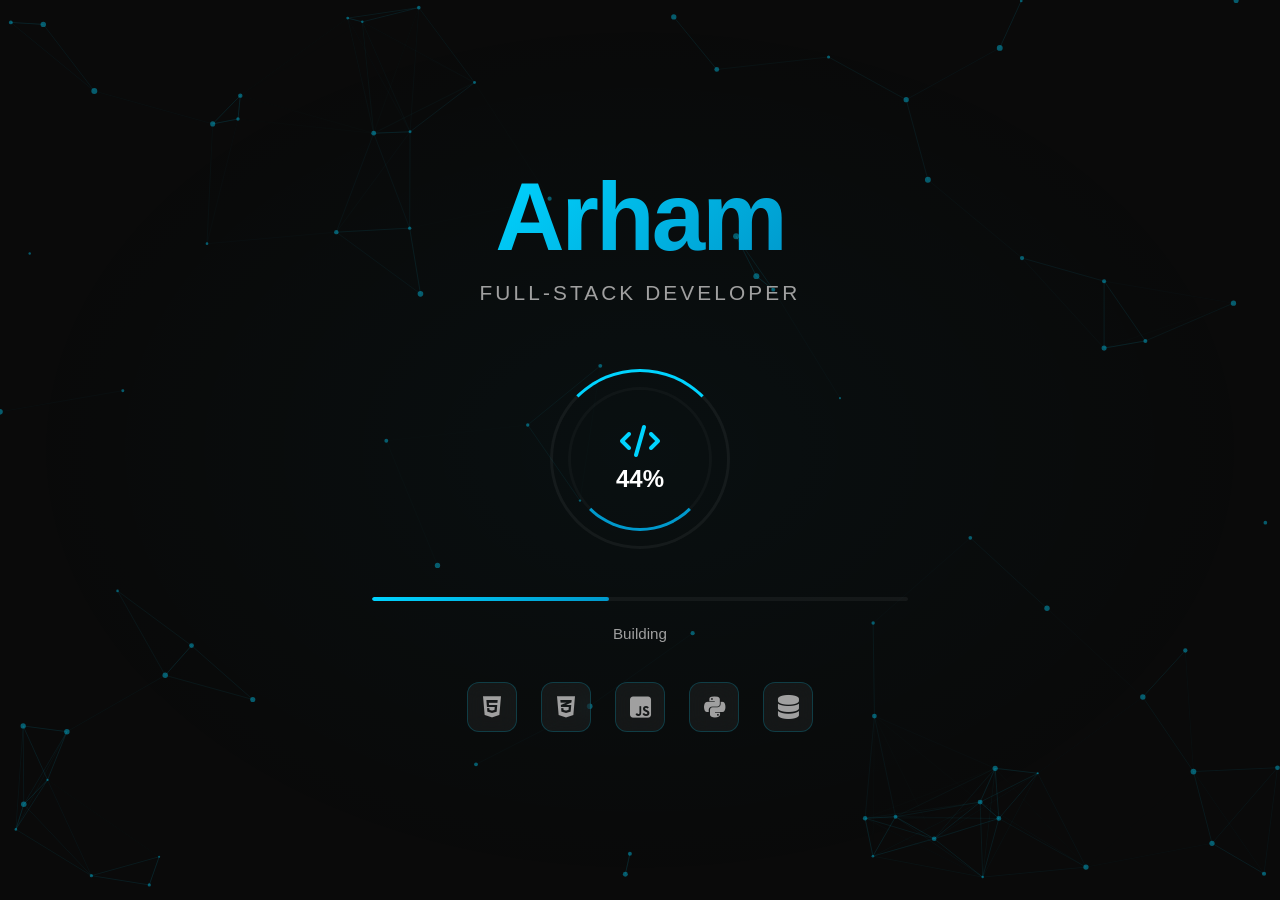
==== commit 9238582f: "Add files via upload" ====
--- a/index.html
+++ b/index.html
@@ -1,627 +1,524 @@
 <!DOCTYPE html>
 <html lang="en">
-
 <head>
     <meta charset="UTF-8">
     <meta name="viewport" content="width=device-width, initial-scale=1.0">
-    <title>Arham Topiwala</title>
-    <link rel="stylesheet"
-        href="https://fonts.googleapis.com/css2?family=Inter:wght@300;400;500;600;700;900&display=swap">
+    <title>Arham Topiwala - Portfolio</title>
     <link rel="stylesheet" href="https://cdnjs.cloudflare.com/ajax/libs/font-awesome/6.4.0/css/all.min.css">
-    <link rel="stylesheet" href="style.css">
+    <style>
+        * {
+            margin: 0;
+            padding: 0;
+            box-sizing: border-box;
+        }
+
+        :root {
+            --bg-primary: #0a0a0a;
+            --text-primary: #ffffff;
+            --text-secondary: #a0a0a0;
+            --accent-primary: #00d4ff;
+            --accent-secondary: #0099cc;
+            --accent-gradient: linear-gradient(135deg, #00d4ff 0%, #0099cc 100%);
+        }
+
+        body {
+            font-family: 'Inter', -apple-system, BlinkMacSystemFont, 'Segoe UI', sans-serif;
+            background: var(--bg-primary);
+            color: var(--text-primary);
+            overflow: hidden;
+            margin: 0;
+            padding: 0;
+            display: flex;
+            align-items: center;
+            justify-content: center;
+            min-height: 100vh;
+        }
+
+        /* Canvas Background */
+        #canvas {
+            position: fixed;
+            top: 0;
+            left: 0;
+            width: 100%;
+            height: 100%;
+            z-index: 0;
+        }
+
+        /* Subtle Background Overlay */
+        .bg-gradient {
+            position: fixed;
+            top: 0;
+            left: 0;
+            width: 100%;
+            height: 100%;
+            background: radial-gradient(ellipse at center, rgba(0, 212, 255, 0.03) 0%, transparent 70%);
+            z-index: 1;
+        }
+
+        /* Main Container */
+        .loader-container {
+            position: relative;
+            z-index: 10;
+            display: flex;
+            flex-direction: column;
+            align-items: center;
+            justify-content: center;
+            padding: 2rem;
+            text-align: center;
+            max-width: 600px;
+            width: 100%;
+        }
+
+        /* Brand Section */
+        .brand-section {
+            margin-bottom: 4rem;
+            opacity: 0;
+            animation: fadeInUp 0.8s ease forwards;
+        }
+
+        .brand-name {
+            font-size: clamp(3.5rem, 8vw, 6rem);
+            font-weight: 900;
+            letter-spacing: -0.03em;
+            margin-bottom: 0.5rem;
+            line-height: 1;
+        }
+
+        .name-gradient {
+            background: var(--accent-gradient);
+            -webkit-background-clip: text;
+            -webkit-text-fill-color: transparent;
+            background-clip: text;
+        }
+
+        .brand-role {
+            font-size: clamp(1rem, 2vw, 1.3rem);
+            color: var(--text-secondary);
+            font-weight: 400;
+            letter-spacing: 0.15em;
+            text-transform: uppercase;
+            margin-top: 1rem;
+        }
+
+        /* Simple Loader */
+        .loader-wrapper {
+            position: relative;
+            width: 180px;
+            height: 180px;
+            margin-bottom: 3rem;
+            opacity: 0;
+            animation: fadeIn 0.8s ease 0.3s forwards;
+        }
+
+        /* Clean Circle Loader */
+        .circle-loader {
+            position: absolute;
+            width: 100%;
+            height: 100%;
+            border: 3px solid rgba(255, 255, 255, 0.05);
+            border-radius: 50%;
+            border-top-color: var(--accent-primary);
+            animation: rotate 1.5s linear infinite;
+        }
+
+        .circle-loader-inner {
+            position: absolute;
+            top: 15px;
+            left: 15px;
+            width: calc(100% - 30px);
+            height: calc(100% - 30px);
+            border: 3px solid rgba(255, 255, 255, 0.03);
+            border-radius: 50%;
+            border-bottom-color: var(--accent-secondary);
+            animation: rotate 2s linear infinite reverse;
+        }
+
+        @keyframes rotate {
+            100% { transform: rotate(360deg); }
+        }
+
+        /* Center Content */
+        .loader-center {
+            position: absolute;
+            top: 50%;
+            left: 50%;
+            transform: translate(-50%, -50%);
+            display: flex;
+            flex-direction: column;
+            align-items: center;
+            gap: 0.5rem;
+        }
+
+        .loader-icon {
+            font-size: 2rem;
+            color: var(--accent-primary);
+        }
+
+        .loader-percentage {
+            font-size: 1.5rem;
+            font-weight: 700;
+            color: var(--text-primary);
+        }
+
+        /* Progress Bar */
+        .progress-container {
+            width: 100%;
+            opacity: 0;
+            animation: fadeInUp 0.8s ease 0.6s forwards;
+            margin-bottom: 2.5rem;
+        }
+
+        .progress-bar {
+            width: 100%;
+            height: 4px;
+            background: rgba(255, 255, 255, 0.05);
+            border-radius: 4px;
+            overflow: hidden;
+            margin-bottom: 1.5rem;
+        }
+
+        .progress-fill {
+            height: 100%;
+            background: var(--accent-gradient);
+            width: 0%;
+            border-radius: 4px;
+            transition: width 0.3s ease;
+        }
+
+        .progress-text {
+            font-size: 0.95rem;
+            color: var(--text-secondary);
+            font-weight: 500;
+        }
+
+        /* Simple Dots Animation */
+        .loading-dots::after {
+            content: '';
+            animation: dots 1.5s steps(4, end) infinite;
+        }
+
+        @keyframes dots {
+            0%, 20% { content: ''; }
+            40% { content: '.'; }
+            60% { content: '..'; }
+            80%, 100% { content: '...'; }
+        }
+
+        /* Tech Stack Icons */
+        .tech-stack {
+            display: flex;
+            gap: 1.5rem;
+            flex-wrap: wrap;
+            justify-content: center;
+            opacity: 0;
+            animation: fadeInUp 0.8s ease 0.9s forwards;
+        }
+
+        .tech-icon {
+            width: 50px;
+            height: 50px;
+            display: flex;
+            align-items: center;
+            justify-content: center;
+            background: rgba(255, 255, 255, 0.05);
+            border: 1px solid rgba(0, 212, 255, 0.2);
+            border-radius: 12px;
+            font-size: 1.5rem;
+            color: var(--text-secondary);
+            transition: all 0.3s ease;
+            backdrop-filter: blur(10px);
+        }
+
+        .tech-icon:hover {
+            transform: translateY(-5px);
+            border-color: var(--accent-primary);
+            color: var(--accent-primary);
+            box-shadow: 0 10px 25px rgba(0, 212, 255, 0.2);
+        }
+
+        /* Fade Animations */
+        @keyframes fadeIn {
+            from {
+                opacity: 0;
+            }
+            to {
+                opacity: 1;
+            }
+        }
+
+        @keyframes fadeInUp {
+            from {
+                opacity: 0;
+                transform: translateY(20px);
+            }
+            to {
+                opacity: 1;
+                transform: translateY(0);
+            }
+        }
+
+        /* Complete Fade Out */
+        .fade-out {
+            animation: fadeOut 0.6s ease forwards;
+        }
+
+        @keyframes fadeOut {
+            to {
+                opacity: 0;
+            }
+        }
+
+        /* Responsive */
+        @media (max-width: 768px) {
+            .brand-name {
+                font-size: clamp(2.5rem, 10vw, 4rem);
+            }
+
+            .brand-role {
+                font-size: clamp(0.85rem, 2.5vw, 1rem);
+                letter-spacing: 0.1em;
+            }
+
+            .loader-wrapper {
+                width: 150px;
+                height: 150px;
+                margin-bottom: 2.5rem;
+            }
+
+            .loader-icon {
+                font-size: 1.5rem;
+            }
+
+            .loader-percentage {
+                font-size: 1.2rem;
+            }
+
+            .brand-section {
+                margin-bottom: 3rem;
+            }
+
+            .tech-stack {
+                gap: 1rem;
+            }
+
+            .tech-icon {
+                width: 45px;
+                height: 45px;
+                font-size: 1.3rem;
+            }
+        }
+
+        @media (max-width: 480px) {
+            .loader-container {
+                padding: 1.5rem;
+            }
+
+            .brand-section {
+                margin-bottom: 2.5rem;
+            }
+
+            .loader-wrapper {
+                width: 130px;
+                height: 130px;
+                margin-bottom: 2rem;
+            }
+
+            .progress-container {
+                margin-bottom: 2rem;
+            }
+
+            .tech-icon {
+                width: 40px;
+                height: 40px;
+                font-size: 1.2rem;
+            }
+        }
+    </style>
 </head>
-
 <body>
-    <header>
-        <nav class="navbar">
-            <div class="nav-brand">Dev<span class="brand-dot">eloper.</span></div>
-            <ul class="nav-menu">
-                <li><a href="#home" class="nav-link active">Home</a></li>
-                <li><a href="#about" class="nav-link">About</a></li>
-                <li><a href="#skills" class="nav-link">Skills</a></li>
-                <li><a href="#service" class="nav-link">Services</a></li>
-                <li><a href="#project" class="nav-link">Projects</a></li>
-                <li><a href="#contact" class="nav-link">Contact</a></li>
-            </ul>
-            <div class="nav-cta">
-                <a href="#contact" class="cta-btn">Let's Talk</a>
-            </div>
-            <div class="hamburger">
-                <span></span>
-                <span></span>
-                <span></span>
-            </div>
-        </nav>
-    </header>
-
-    <main>
-        <section id="home" class="section home">
-            <div class="container">
-                <div class="home-content">
-                    <div class="home-text">
-                        <div class="greeting">👋 Hello there!</div>
-                        <h1 class="hero-title">I'm <span class="accent">Arham</span></h1>
-                        <h2 class="hero-subtitle" id="rotating-profession">Web Developer</h2>
-                        <p class="hero-desc">I am a motivated individual with a strong interest in technology,
-                            problem-solving, and exploring innovative
-                            digital solutions.
-                            I enjoy taking on challenges and finding simple, effective ways to make tasks easier and
-                            more efficient.
-                        </p>
-
-                        <div class="hero-stats">
-                            <div class="stat">
-                                <span class="stat-number">15+</span>
-                                <span class="stat-label">Projects Completed</span>
-                            </div>
-                            <div class="stat">
-                                <span class="stat-number">3+</span>
-                                <span class="stat-label">Years Experience</span>
-                            </div>
-                            <div class="stat">
-                                <span class="stat-number">10+</span>
-                                <span class="stat-label">Happy Clients</span>
-                            </div>
-                        </div>
-
-                        <div class="hero-actions">
-                            <button class="hire-btn primary" href = "#contact">
-                                <span>Hire Me</span>
-                                <i class="fas fa-arrow-right"></i>
-                            </button>
-                            <a href="#" class="hire-btn secondary" id="downloadCvBtn">
-                                <i class="fas fa-download"></i>
-                                <span>Download CV</span>
-                            </a>
-                        </div>
-
-                        <div class="social-links">
-                            <a href="https://wa.me/9512959909" aria-label="WhatsApp" class="social-icon whatsapp" target="_blank">
-                                <i class="fab fa-whatsapp"></i>
-                            </a>
-                            <a href="https://www.linkedin.com/in/arham-topiwala" aria-label="LinkedIn" class="social-icon linkedin" target="_blank">
-                                <i class="fab fa-linkedin-in"></i>
-                            </a>
-                            <a href="https://github.com/Arham43-ops" aria-label="GitHub" class="social-icon github" target="_blank">
-                                <i class="fab fa-github"></i>
-                            </a>
-                            <a href="https://www.instagram.com/ofc.not_arham" aria-label="Instagram" class="social-icon instagram" target="_blank">
-                                <i class="fab fa-instagram"></i>
-                            </a>
-                        </div>
-                    </div>
-
-                    <div class="home-image">
-                        <div class="image-container">
-                            <img src="images/img.jpg" alt="Profile photo of Asep" class="profile-image">
-                            <div class="floating-card card-1">
-                                <i class="fas fa-code"></i>
-                                <span>Clean Code</span>
-                            </div>
-                            <div class="floating-card card-2">
-                                <i class="fas fa-mobile-alt"></i>
-                                <span>Responsive</span>
-                            </div>
-                            <div class="floating-card card-3">
-                                <i class="fas fa-rocket"></i>
-                                <span>Low Cost</span>
-                            </div>
-                        </div>
-                    </div>
-                </div>
-            </div>
-        </section>
-
-        <section id="about" class="section about">
-            <div class="container">
-                <div class="about-content">
-                    <div class="about-image">
-                        <div class="image-wrapper">
-                            <img src="images/img.jpg" alt="About Asep" class="about-img">
-                            <div class="experience-badge">
-                                <span class="badge-number">3+</span>
-                                <span class="badge-text">Years<br>Experience</span>
-                            </div>
-                        </div>
-                    </div>
-
-                    <div class="about-text">
-                        <h2 class="section-title">About Me</h2>
-                        <div class="about-description">
-                            <p>
-                                I am a dedicated and passionate individual who thrives on learning and applying new
-                                skills. My focus is on creating practical and meaningful results, whether through
-                                learning new
-                                skills, applying knowledge to real-world scenarios, or contributing value to projects
-                                and teams. I believe in continuous growth
-                                and strive to combine
-                                creativity with
-                                functionality in everything I do.
-                            </p>
-                        </div>
-
-                        <div class="about-highlights">
-                            <div class="highlight">
-                                <i class="fas fa-graduation-cap"></i>
-                                <div>
-                                    <h4>Education</h4>
-                                    <p>Computer Science</p>
-                                </div>
-                            </div>
-                            <div class="highlight">
-                                <i class="fas fa-map-marker-alt"></i>
-                                <div>
-                                    <h4>Location</h4>
-                                    <p>Ahmedabad, Gujarat, India</p>
-                                </div>
-                            </div>
-                            <div class="highlight">
-                                <i class="fas fa-briefcase"></i>
-                                <div>
-                                    <h4>Experience</h4>
-                                    <p>3+ Years</p>
-                                </div>
-                            </div>
-                        </div>
-
-                        <div class="about-actions">
-                            <a href="Resume/Arham Resume.pdf" class="about-btn" download>
-                                <span>Download CV</span>
-                                <i class="fas fa-download"></i>
-                            </a>
-                        </div>
-                    </div>
-                </div>
-            </div>
-        </section>
-
-        <!-- Skills Section -->
-        <section id="skills" class="section skills">
-            <div class="container">
-                <h2 class="section-title">Skills & Expertise</h2>
-                <div class="skills-content">
-                    <div class="skills-grid">
-                        <div class="skill-category">
-                            <h3>Frontend Development</h3>
-                            <div class="skill-items">
-                                <div class="skill-item">
-                                    <i class="fab fa-html5"></i>
-                                    <span>HTML5</span>
-                                    <div class="skill-bar">
-                                        <div class="skill-fill" style="width: 95%"></div>
-                                    </div>
-                                </div>
-                                <div class="skill-item">
-                                    <i class="fab fa-css3-alt"></i>
-                                    <span>CSS3</span>
-                                    <div class="skill-bar">
-                                        <div class="skill-fill" style="width: 90%"></div>
-                                    </div>
-                                </div>
-                                <div class="skill-item">
-                                    <i class="fab fa-js-square"></i>
-                                    <span>JavaScript</span>
-                                    <div class="skill-bar">
-                                        <div class="skill-fill" style="width: 85%"></div>
-                                    </div>
-                                </div>
-                            </div>
-                        </div>
-                        <div class="skill-category">
-                            <h3>Backend Development</h3>
-                            <div class="skill-items">
-                                <div class="skill-item">
-                                    <i class="fab fa-php"></i>
-                                    <span>PHP</span>
-                                    <div class="skill-bar">
-                                        <div class="skill-fill" style="width: 85%"></div>
-                                    </div>
-                                </div>
-                                <div class="skill-item">
-                                    <i class="fab fa-python"></i>
-                                    <span>Python</span>
-                                    <div class="skill-bar">
-                                        <div class="skill-fill" style="width: 80%"></div>
-                                    </div>
-                                </div>
-                                <div class="skill-item">
-                                    <i class="fas fa-plus"></i>
-                                    <span>C++</span>
-                                    <div class="skill-bar">
-                                        <div class="skill-fill" style="width: 80%"></div>
-                                    </div>
-                                </div>
-                            </div>
-                        </div>
-                        <div class="skill-category">
-                            <h3>Database Management</h3>
-                            <div class="skill-items">
-                                <div class="skill-item">
-                                    <i class="fas fa-database"></i>
-                                    <span>SQLite3</span>
-                                    <div class="skill-bar">
-                                        <div class="skill-fill" style="width: 75%"></div>
-                                    </div>
-                                </div>
-                                <div class="skill-item">
-                                    <i class="fas fa-database"></i>
-                                    <span>MySQL</span>
-                                    <div class="skill-bar">
-                                        <div class="skill-fill" style="width: 80%"></div>
-                                    </div>
-                                </div>
-                                <div class="skill-item">
-                                    <i class="fas fa-database"></i>
-                                    <span>Oracle</span>
-                                    <div class="skill-bar">
-                                        <div class="skill-fill" style="width: 70%"></div>
-                                    </div>
-                                </div>
-                            </div>
-                        </div>
-                        <div class="skill-category">
-                            <h3>Frameworks</h3>
-                            <div class="skill-items">
-                                <div class="skill-item">
-                                    <i class="fab fa-python"></i>
-                                    <span>Django</span>
-                                    <div class="skill-bar">
-                                        <div class="skill-fill" style="width: 85%"></div>
-                                    </div>
-                                </div>
-                                <div class="skill-item">
-                                    <i class="fab fa-windows"></i>
-                                    <span>.NET</span>
-                                    <div class="skill-bar">
-                                        <div class="skill-fill" style="width: 80%"></div>
-                                    </div>
-                                </div>
-                                <div class="skill-item">
-                                    <i class="fab fa-laravel"></i>
-                                    <span>Laravel</span>
-                                    <div class="skill-bar">
-                                        <div class="skill-fill" style="width: 75%"></div>
-                                    </div>
-                                </div>
-                            </div>
-                        </div>
-                    </div>
-                </div>
-            </div>
-        </section>
-
-        <!-- Services Section -->
-        <section id="service" class="section services">
-            <div class="container">
-                <h2 class="section-title">What I Do</h2>
-                <div class="services-content">
-                    <div class="services-grid">
-                        <div class="service-card">
-                            <div class="service-icon">
-                                <i class="fas fa-code"></i>
-                            </div>
-                            <h3>Web Development</h3>
-                            <p>I create responsive, modern websites using the latest technologies and best practices.
-                                From concept to deployment, I ensure your website looks great and performs perfectly.
-                            </p>
-                            <div class="service-features">
-                                <span>Responsive Design</span>
-                                <span>Performance Optimized</span>
-                                <span>SEO Friendly</span>
-                            </div>
-                        </div>
-                        <div class="service-card">
-                            <div class="service-icon">
-                                <i class="fas fa-mobile-alt"></i>
-                            </div>
-                            <h3>Mobile Development</h3>
-                            <p>Building cross-platform mobile applications that work seamlessly on both iOS and Android
-                                devices using modern frameworks and tools.</p>
-                            <div class="service-features">
-                                <span>Cross-Platform</span>
-                                <span>Native Performance</span>
-                                <span>User-Friendly</span>
-                            </div>
-                        </div>
-                        <div class="service-card">
-                            <div class="service-icon">
-                                <i class="fas fa-shopping-cart"></i>
-                            </div>
-                            <h3>E-commerce Solutions</h3>
-                            <p>Building secure and efficient e-commerce platforms that drive sales and provide excellent
-                                shopping experiences for your customers.</p>
-                            <div class="service-features">
-                                <span>Secure Payments</span>
-                                <span>Inventory Management</span>
-                                <span>Analytics</span>
-                            </div>
-                        </div>
-                    </div>
-                </div>
-            </div>
-        </section>
-
-        <!-- Projects Section -->
-        <section id="project" class="section projects">
-            <div class="container">
-                <h2 class="section-title">Featured Projects</h2>
-                <div class="projects-content">
-                    <div class="projects-grid">
-                        <div class="project-card">
-                            <div class="project-image">
-                                <img src="images/AIVA.png" alt="Project 1">
-                                <div class="project-overlay">
-                                    <div class="project-links">
-                                        <a href="#" class="project-link">
-                                            <i class="fas fa-external-link-alt"></i>
-                                        </a>
-                                        <a href="http://github.com/Arham43-ops/aiva_chatbot" class="project-link">
-                                            <i class="fab fa-github"></i>
-                                        </a>
-                                    </div>
-                                </div>
-                            </div>
-                            <div class="project-info">
-                                <h3>A.I.V.A Chatbot</h3>
-                                <p>A sophisticated Django-based chatbot application with user authentication, chat
-                                    session management, admin dashboard, and knowledge base functionality.</p>
-                                <div class="project-tech">
-                                    <span>Django</span>
-                                    <span>Python</span>
-                                    <span>MySQL</span>
-                                </div>
-                            </div>
-                        </div>
-                        <div class="project-card">
-                            <div class="project-image">
-                                <img src="images/flipkart.png" alt="Project 2">
-                                <div class="project-overlay">
-                                    <div class="project-links">
-                                        <a href="#" class="project-link">
-                                            <i class="fas fa-external-link-alt"></i>
-                                        </a>
-                                        <a href="https://github.com/Arham43-ops/Flipkart_Clone" class="project-link">
-                                            <i class="fab fa-github"></i>
-                                        </a>
-                                    </div>
-                                </div>
-                            </div>
-                            <div class="project-info">
-                                <h3>Flipkart Clone</h3>
-                                <p>A comprehensive e-commerce platform clone with product listings, shopping cart
-                                    functionality, and user authentication.</p>
-                                <div class="project-tech">
-                                    <span>Django</span>
-                                    <span>Python</span>
-                                    <span>SQLite3</span>
-                                </div>
-                            </div>
-                        </div>
-                        <div class="project-card">
-                            <div class="project-image">
-                                <img src="images/StockEasy.jpg" alt="Project 3">
-                                <div class="project-overlay">
-                                    <div class="project-links">
-                                        <a href="#" class="project-link">
-                                            <i class="fas fa-external-link-alt"></i>
-                                        </a>
-                                        <a href="#" class="project-link">
-                                            <i class="fab fa-github"></i>
-                                        </a>
-                                    </div>
-                                </div>
-                            </div>
-                            <div class="project-info">
-                                <h3>StockEasy: Online Stock Trading Platform</h3>
-                                <p>A comprehensive online stock trading platform with real-time market data through
-                                    APIs, portfolio management, and trading features, admin dashboard and Stock - Sector
-                                    Analysis through Streamlit app.</p>
-                                <div class="project-tech">
-                                    <span>JavaScript</span>
-                                    <span>Django</span>
-                                    <span>Yfinance API</span>
-                                    <span>Streamlit</span>
-                                </div>
-                            </div>
-                        </div>
-                        <div class="project-card">
-                            <div class="project-image">
-                                <img src="images/QR-Generator.png" alt="Project 4">
-                                <div class="project-overlay">
-                                    <div class="project-links">
-                                        <a href="#" class="project-link">
-                                            <i class="fas fa-external-link-alt"></i>
-                                        </a>
-                                        <a href="https://github.com/Arham43-ops/Qr_Code-Generator" class="project-link">
-                                            <i class="fab fa-github"></i>
-                                        </a>
-                                    </div>
-                                </div>
-                            </div>
-                            <div class="project-info">
-                                <h3>Streamlit Qr Code Generator</h3>
-                                <p>A modern, responsive QR code generator built with Streamlit, allowing users to create
-                                    and customize QR codes easily.</p>
-                                <div class="project-tech">
-                                    <span>Streamlit</span>
-                                    <span>Python</span>
-                                    <span>SQLite3</span>
-                                </div>
-                            </div>
-                        </div>
-                        <div class="project-card">
-                            <div class="project-image">
-                                <img src="images/NVIDIA.png" alt="Project 5">
-                                <div class="project-overlay">
-                                    <div class="project-links">
-                                        <a href="#" class="project-link">
-                                            <i class="fas fa-external-link-alt"></i>
-                                        </a>
-                                        <a href="https://github.com/Arham43-ops/NVIDIA_Clone" class="project-link">
-                                            <i class="fab fa-github"></i>
-                                        </a>
-                                    </div>
-                                </div>
-                            </div>
-                            <div class="project-info">
-                                <h3>NVIDIA Clone</h3>
-                                <p>A full-stack NVIDIA website clone built using Django, Python, and SQLite.
-                                    It replicates NVIDIA’s homepage, product pages, and dynamic content with responsive
-                                    design.
-                                    Includes admin panel, clean routing, and database-driven product management.</p>
-                                <div class="project-tech">
-                                    <span>Django</span>
-                                    <span>SQLite3</span>
-                                    <span>Python</span>
-                                </div>
-                            </div>
-                        </div>
-                        <div class="project-card">
-                            <div class="project-image">
-                                <img src="images/Portfolio Analyzer.png" alt="Project 6">
-                                <div class="project-overlay">
-                                    <div class="project-links">
-                                        <a href="#" class="project-link">
-                                            <i class="fas fa-external-link-alt"></i>
-                                        </a>
-                                        <a href="#" class="project-link">
-                                            <i class="fab fa-github"></i>
-                                        </a>
-                                    </div>
-                                </div>
-                            </div>
-                            <div class="project-info">
-                                <h3>Profile Analyzer</h3>
-                                <p>A Mini Project that takes user inputs of their education, skills, and experience to
-                                    analyze and suggest improvements for their professional profiles across various
-                                    platforms for better visibility and ranks them from F to S rank.</p>
-                                <div class="project-tech">
-                                    <span>Django</span>
-                                    <span>Python</span>
-                                    <span>SQLite3</span>
-                                </div>
-                            </div>
-                        </div>
-                    </div>
-                </div>
-            </div>
-        </section>
-
-        <!-- Contact Section -->
-        <section id="contact" class="section contact">
-            <div class="container">
-                <h2 class="section-title">Get In Touch</h2>
-                <div class="contact-content">
-                    <div class="contact-info">
-                        <div class="contact-item">
-                            <div class="contact-icon">
-                                <i class="fas fa-envelope"></i>
-                            </div>
-                            <div class="contact-details">
-                                <h3>Email</h3>
-                                <p>topiwalaarham@gmail.com</p>
-                                <a href="mailto:topiwalaarham@gmail.com">Send Email</a>
-                            </div>
-                        </div>
-                        <div class="contact-item">
-                            <div class="contact-icon">
-                                <i class="fas fa-phone"></i>
-                            </div>
-                            <div class="contact-details">
-                                <h3>Phone</h3>
-                                <p>+91 95129 59099</p>
-                                <a href="tel:+91 9512959099">Call Now</a>
-                            </div>
-                        </div>
-                        <div class="contact-item">
-                            <div class="contact-icon">
-                                <i class="fas fa-map-marker-alt"></i>
-                            </div>
-                            <div class="contact-details">
-                                <h3>Location</h3>
-                                <p>Ahmedabad, Gujarat, India</p>
-                                <a href="#" target="_blank">View on Map</a>
-                            </div>
-                        </div>
-                    </div>
-                    <div class="contact-form">
-                        <form id="contactForm">
-                            <div class="form-group">
-                                <input type="text" id="name" name="name" required>
-                                <label for="name">Your Name</label>
-                            </div>
-                            <div class="form-group">
-                                <input type="email" id="email" name="email" required>
-                                <label for="email">Your Email</label>
-                            </div>
-                            <div class="form-group">
-                                <input type="text" id="subject" name="subject" required>
-                                <label for="subject">Your Subject</label>
-                            </div>
-                            <div class="form-group">
-                                <textarea id="message" name="message" rows="3" required></textarea>
-                                <label for="message">Your Message</label>
-                            </div>
-                            <button type="submit" class="submit-btn">
-                                <span>Send Message</span>
-                                <i class="fas fa-paper-plane"></i>
-                            </button>
-                        </form>
-                    </div>
-                </div>
-            </div>
-        </section>
-    </main>
-
-    <style>
-        .hero-actions .secondary {
-            text-decoration: none !important;
-        }
-        .about-btn{
-            text-decoration: none !important;
-        }
-    </style>
-    <script src="script.js"></script>
+    <!-- Animated Canvas Background -->
+    <canvas id="canvas"></canvas>
+
+    <!-- Subtle Background Overlay -->
+    <div class="bg-gradient"></div>
+
+    <!-- Main Container -->
+    <div class="loader-container" id="loaderContainer">
+        <!-- Brand Section -->
+        <div class="brand-section">
+            <h1 class="brand-name">
+                <span class="name-gradient">Arham</span>
+            </h1>
+            <p class="brand-role">Full-Stack Developer</p>
+        </div>
+
+        <!-- Loader -->
+        <div class="loader-wrapper">
+            <div class="circle-loader">
+                <div class="circle-loader-inner"></div>
+            </div>
+            <div class="loader-center">
+                <i class="fas fa-code loader-icon"></i>
+                <span class="loader-percentage" id="percentage">0%</span>
+            </div>
+        </div>
+
+        <!-- Progress Section -->
+        <div class="progress-container">
+            <div class="progress-bar">
+                <div class="progress-fill" id="progressFill"></div>
+            </div>
+            <p class="progress-text">
+                <span id="statusText">Loading</span><span class="loading-dots"></span>
+            </p>
+        </div>
+
+        <!-- Tech Stack Icons -->
+        <div class="tech-stack">
+            <div class="tech-icon" title="HTML5">
+                <i class="fab fa-html5"></i>
+            </div>
+            <div class="tech-icon" title="CSS3">
+                <i class="fab fa-css3-alt"></i>
+            </div>
+            <div class="tech-icon" title="JavaScript">
+                <i class="fab fa-js-square"></i>
+            </div>
+            <div class="tech-icon" title="Python">
+                <i class="fab fa-python"></i>
+            </div>
+            <div class="tech-icon" title="Database">
+                <i class="fas fa-database"></i>
+            </div>
+        </div>
+    </div>
+
     <script>
-        document.addEventListener('DOMContentLoaded', function() {
-            const downloadBtn = document.getElementById('downloadCvBtn');
-            if (downloadBtn) {
-                downloadBtn.addEventListener('click', function(e) {
-                    e.preventDefault();
-                    // Show a notification
-                    const notification = document.createElement('div');
-                    notification.textContent = 'Starting download...';
-                    notification.style.position = 'fixed';
-                    notification.style.bottom = '20px';
-                    notification.style.right = '20px';
-                    notification.style.background = '#4CAF50';
-                    notification.style.color = 'white';
-                    notification.style.padding = '15px 25px';
-                    notification.style.borderRadius = '4px';
-                    notification.style.zIndex = '1000';
-                    notification.style.boxShadow = '0 2px 10px rgba(0,0,0,0.2)';
-                    document.body.appendChild(notification);
-
-                    // Start download
-                    const link = document.createElement('a');
-                    link.href = 'Resume/Arham Resume.pdf';
-                    link.download = 'Arham_Topiwala_Resume.pdf';
-                    document.body.appendChild(link);
-                    link.click();
-                    document.body.removeChild(link);
-
-                    // Remove notification after 3 seconds
+        // Canvas Background Animation with Particles
+        const canvas = document.getElementById('canvas');
+        const ctx = canvas.getContext('2d');
+        let particles = [];
+
+        function resizeCanvas() {
+            canvas.width = window.innerWidth;
+            canvas.height = window.innerHeight;
+        }
+        resizeCanvas();
+        window.addEventListener('resize', resizeCanvas);
+
+        class Particle {
+            constructor() {
+                this.x = Math.random() * canvas.width;
+                this.y = Math.random() * canvas.height;
+                this.vx = (Math.random() - 0.5) * 0.5;
+                this.vy = (Math.random() - 0.5) * 0.5;
+                this.radius = Math.random() * 2 + 1;
+            }
+
+            update() {
+                this.x += this.vx;
+                this.y += this.vy;
+
+                if (this.x < 0 || this.x > canvas.width) this.vx *= -1;
+                if (this.y < 0 || this.y > canvas.height) this.vy *= -1;
+            }
+
+            draw() {
+                ctx.beginPath();
+                ctx.arc(this.x, this.y, this.radius, 0, Math.PI * 2);
+                ctx.fillStyle = 'rgba(0, 212, 255, 0.4)';
+                ctx.fill();
+            }
+        }
+
+        // Create particles
+        for (let i = 0; i < 80; i++) {
+            particles.push(new Particle());
+        }
+
+        function animate() {
+            ctx.clearRect(0, 0, canvas.width, canvas.height);
+
+            particles.forEach(particle => {
+                particle.update();
+                particle.draw();
+            });
+
+            // Draw connections between nearby particles
+            for (let i = 0; i < particles.length; i++) {
+                for (let j = i + 1; j < particles.length; j++) {
+                    const dx = particles[i].x - particles[j].x;
+                    const dy = particles[i].y - particles[j].y;
+                    const distance = Math.sqrt(dx * dx + dy * dy);
+
+                    if (distance < 150) {
+                        ctx.beginPath();
+                        ctx.moveTo(particles[i].x, particles[i].y);
+                        ctx.lineTo(particles[j].x, particles[j].y);
+                        ctx.strokeStyle = `rgba(0, 212, 255, ${0.15 * (1 - distance / 150)})`;
+                        ctx.lineWidth = 1;
+                        ctx.stroke();
+                    }
+                }
+            }
+
+            requestAnimationFrame(animate);
+        }
+        animate();
+
+        // Loading simulation
+        let progress = 0;
+        const progressFill = document.getElementById('progressFill');
+        const percentage = document.getElementById('percentage');
+        const statusText = document.getElementById('statusText');
+
+        const statuses = [
+            'Loading',
+            'Initializing',
+            'Building',
+            'Preparing',
+            'Almost there',
+            'Ready'
+        ];
+
+        let statusIndex = 0;
+
+        const interval = setInterval(() => {
+            progress += Math.random() * 15;
+
+            if (progress >= 100) {
+                progress = 100;
+                clearInterval(interval);
+
+                progressFill.style.width = '100%';
+                percentage.textContent = '100%';
+                statusText.textContent = 'Ready';
+
+                // Fade out and redirect
+                setTimeout(() => {
+                    document.getElementById('loaderContainer').classList.add('fade-out');
+                    
+                    // Redirect to portfolio home page
                     setTimeout(() => {
-                        notification.style.transition = 'opacity 0.5s';
-                        notification.style.opacity = '0';
-                        setTimeout(() => {
-                            document.body.removeChild(notification);
-                        }, 500);
-                    }, 1000);
-                });
-            }
-        });
+                        window.location.href = 'home.html';
+                    }, 600);
+                }, 500);
+            } else {
+                progressFill.style.width = progress + '%';
+                percentage.textContent = Math.floor(progress) + '%';
+
+                // Update status text
+                const newStatusIndex = Math.min(
+                    Math.floor((progress / 100) * (statuses.length - 1)),
+                    statuses.length - 2
+                );
+
+                if (newStatusIndex > statusIndex) {
+                    statusIndex = newStatusIndex;
+                    statusText.textContent = statuses[statusIndex];
+                }
+            }
+        }, 200);
     </script>
 </body>
-
 </html>
